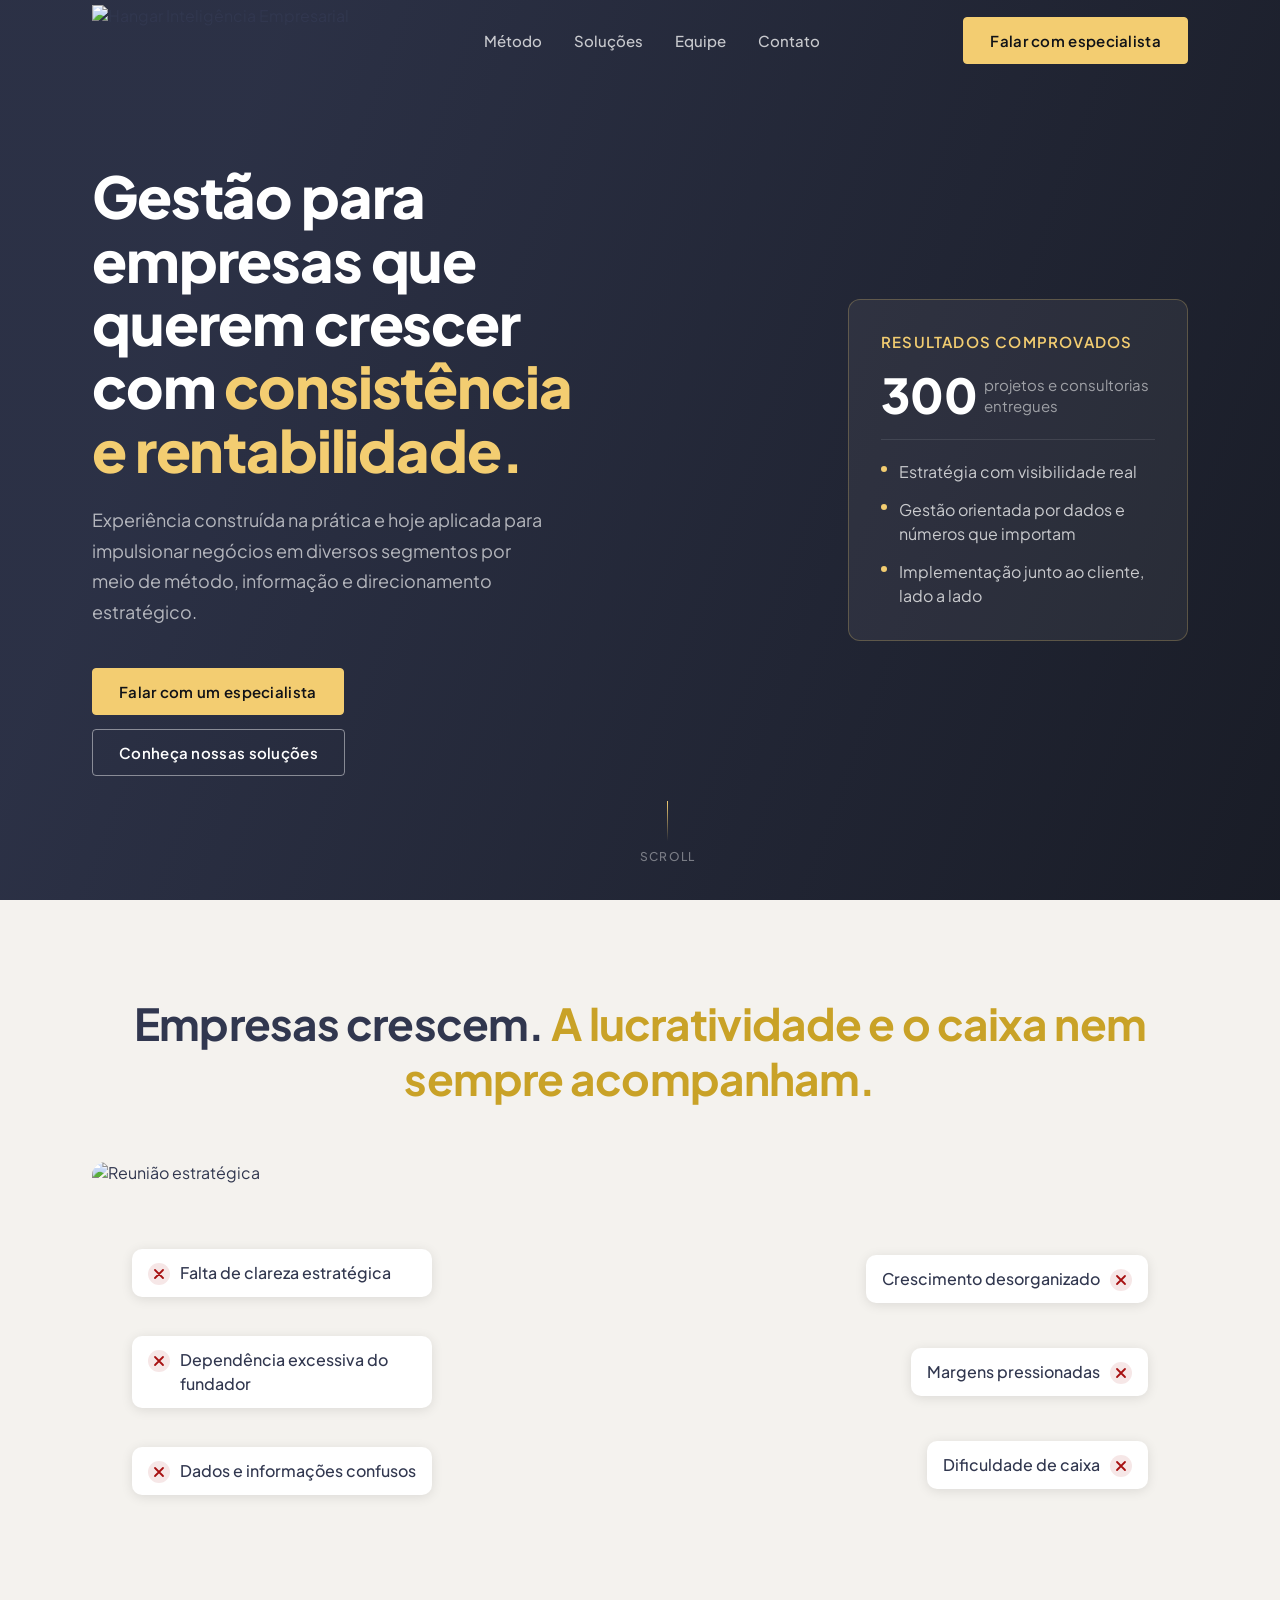
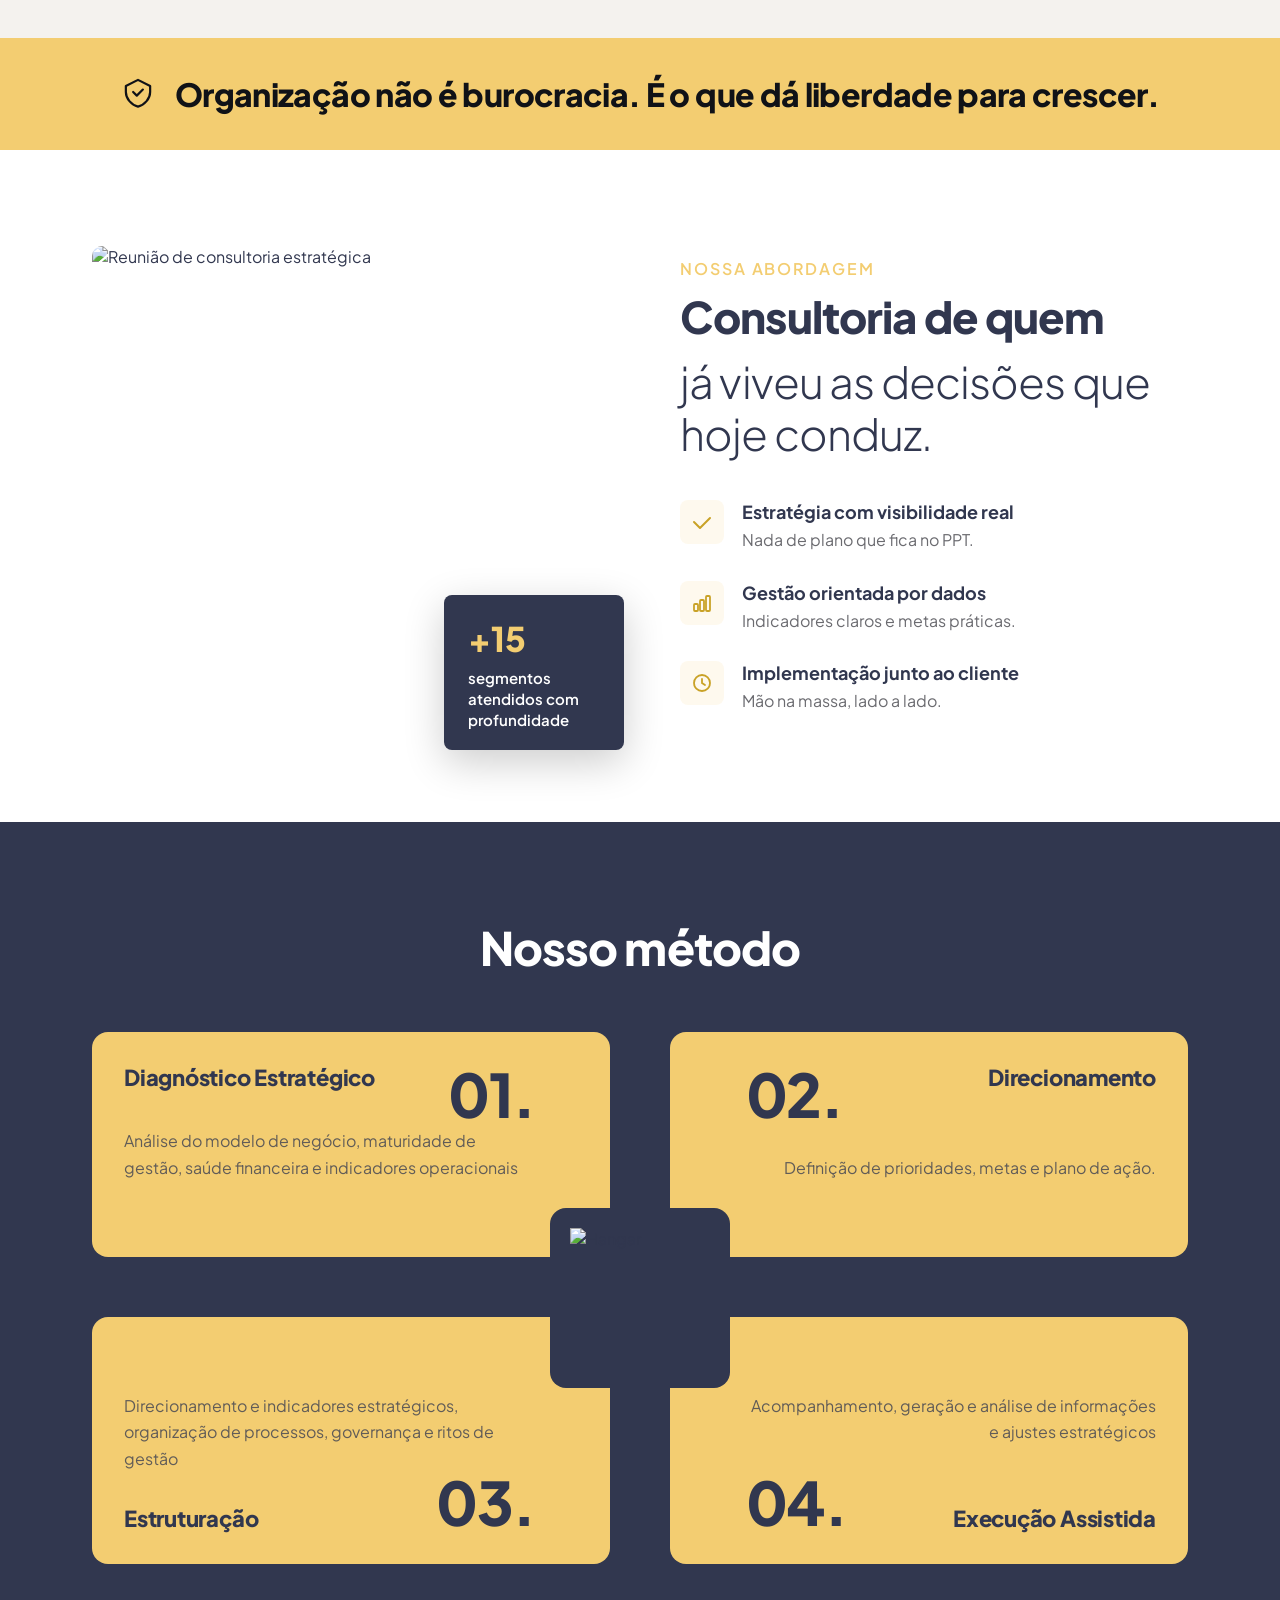
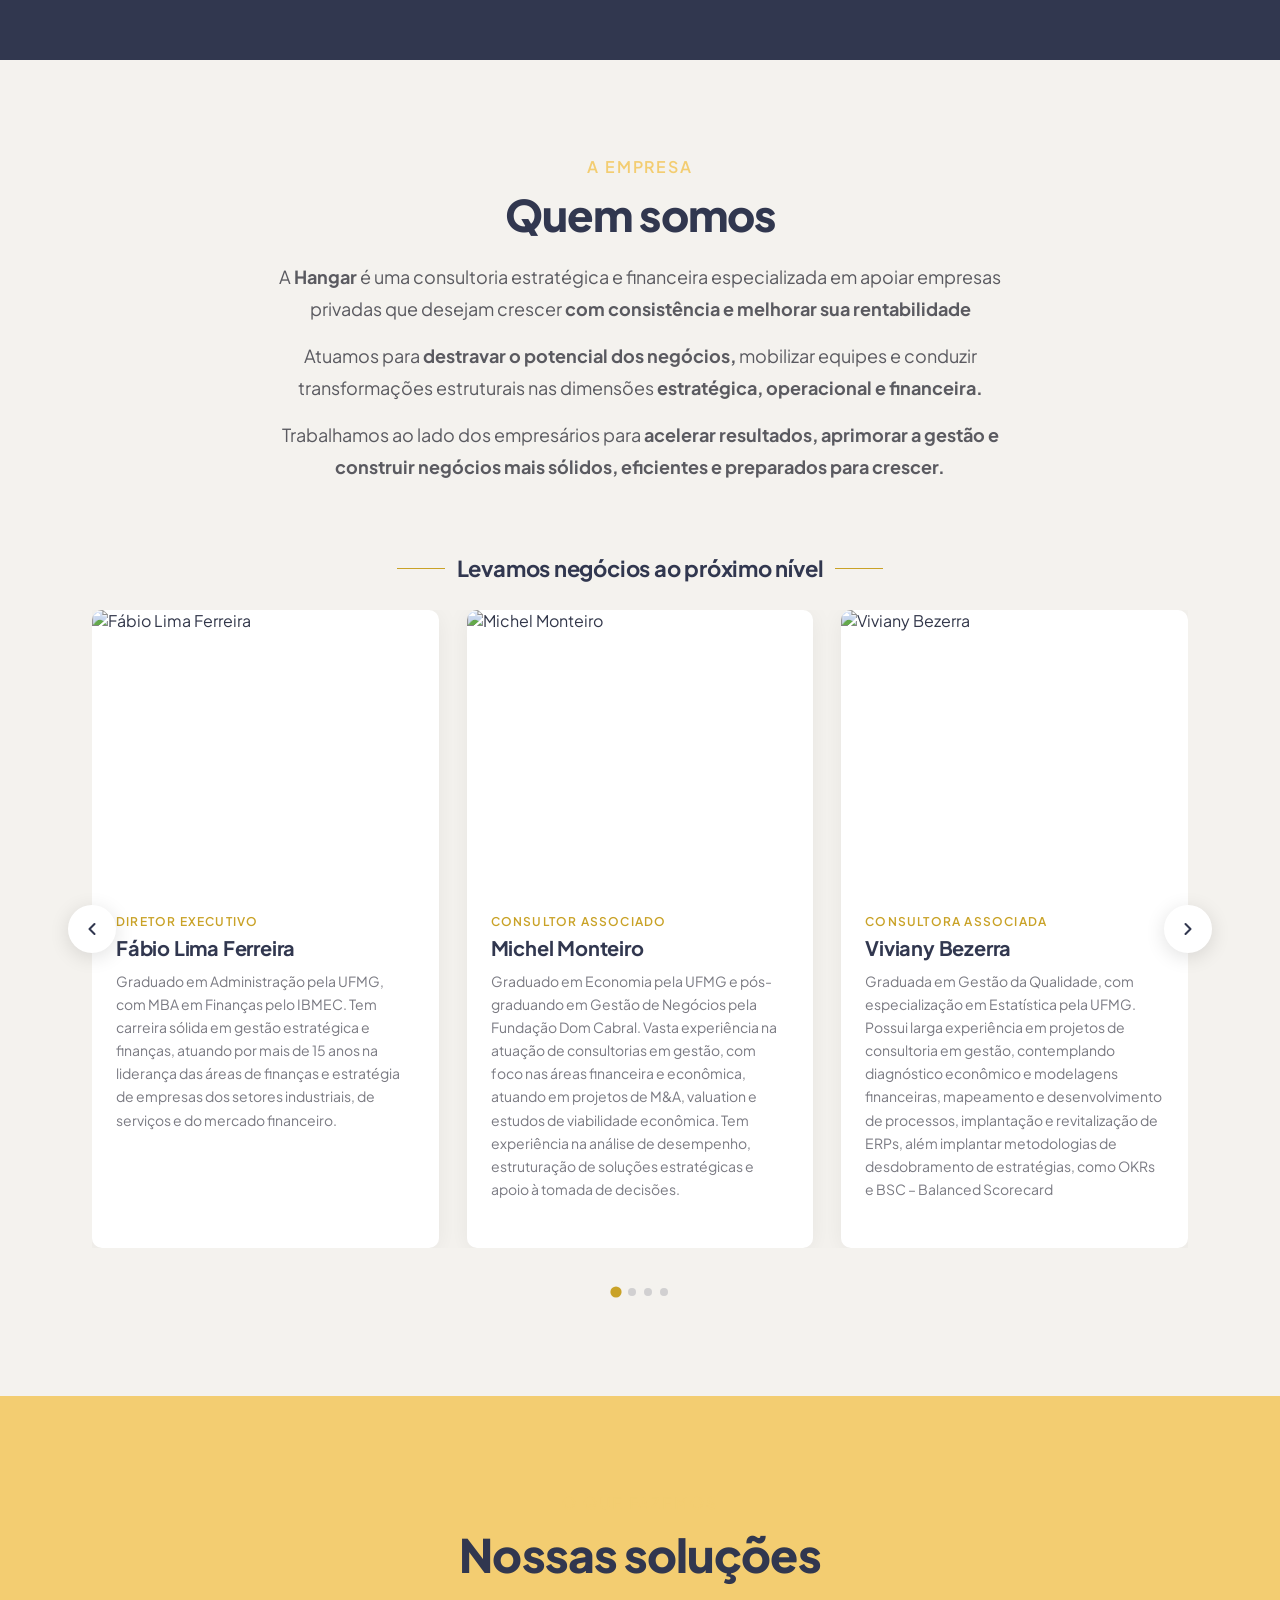
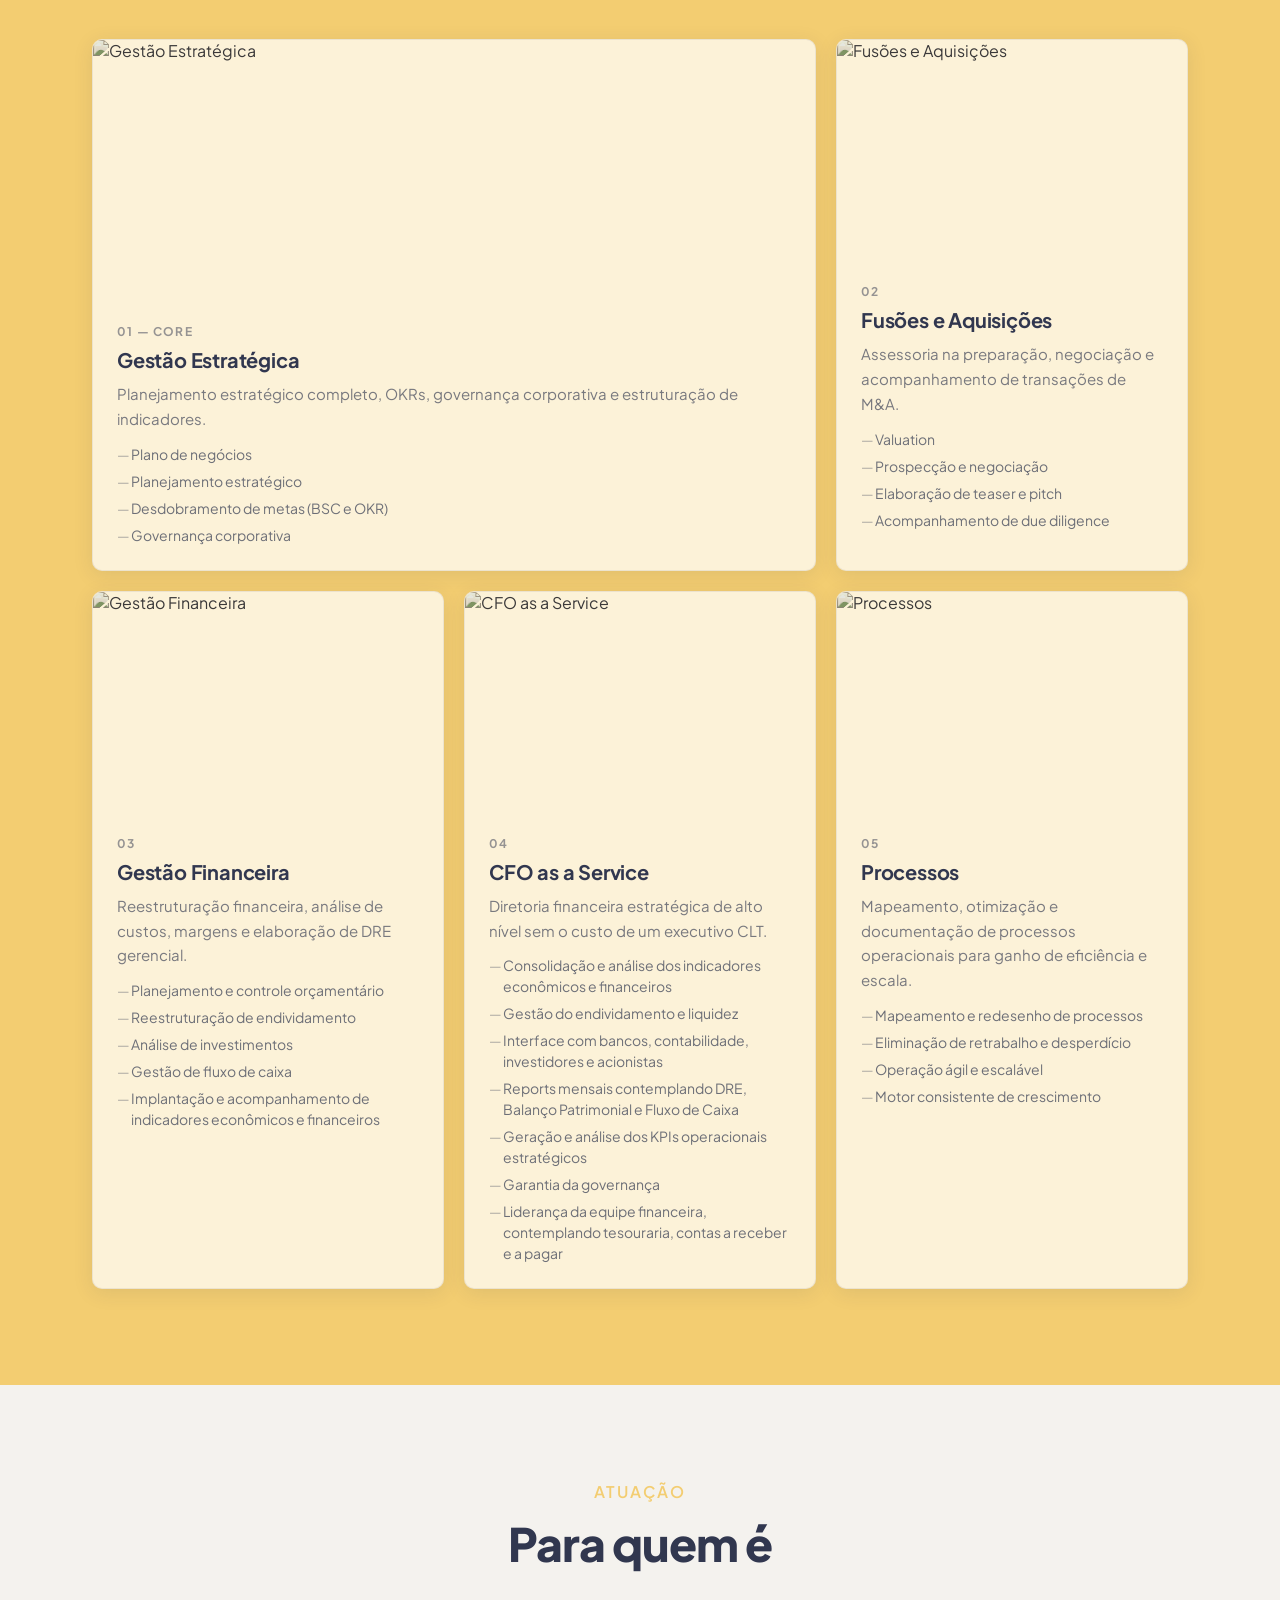
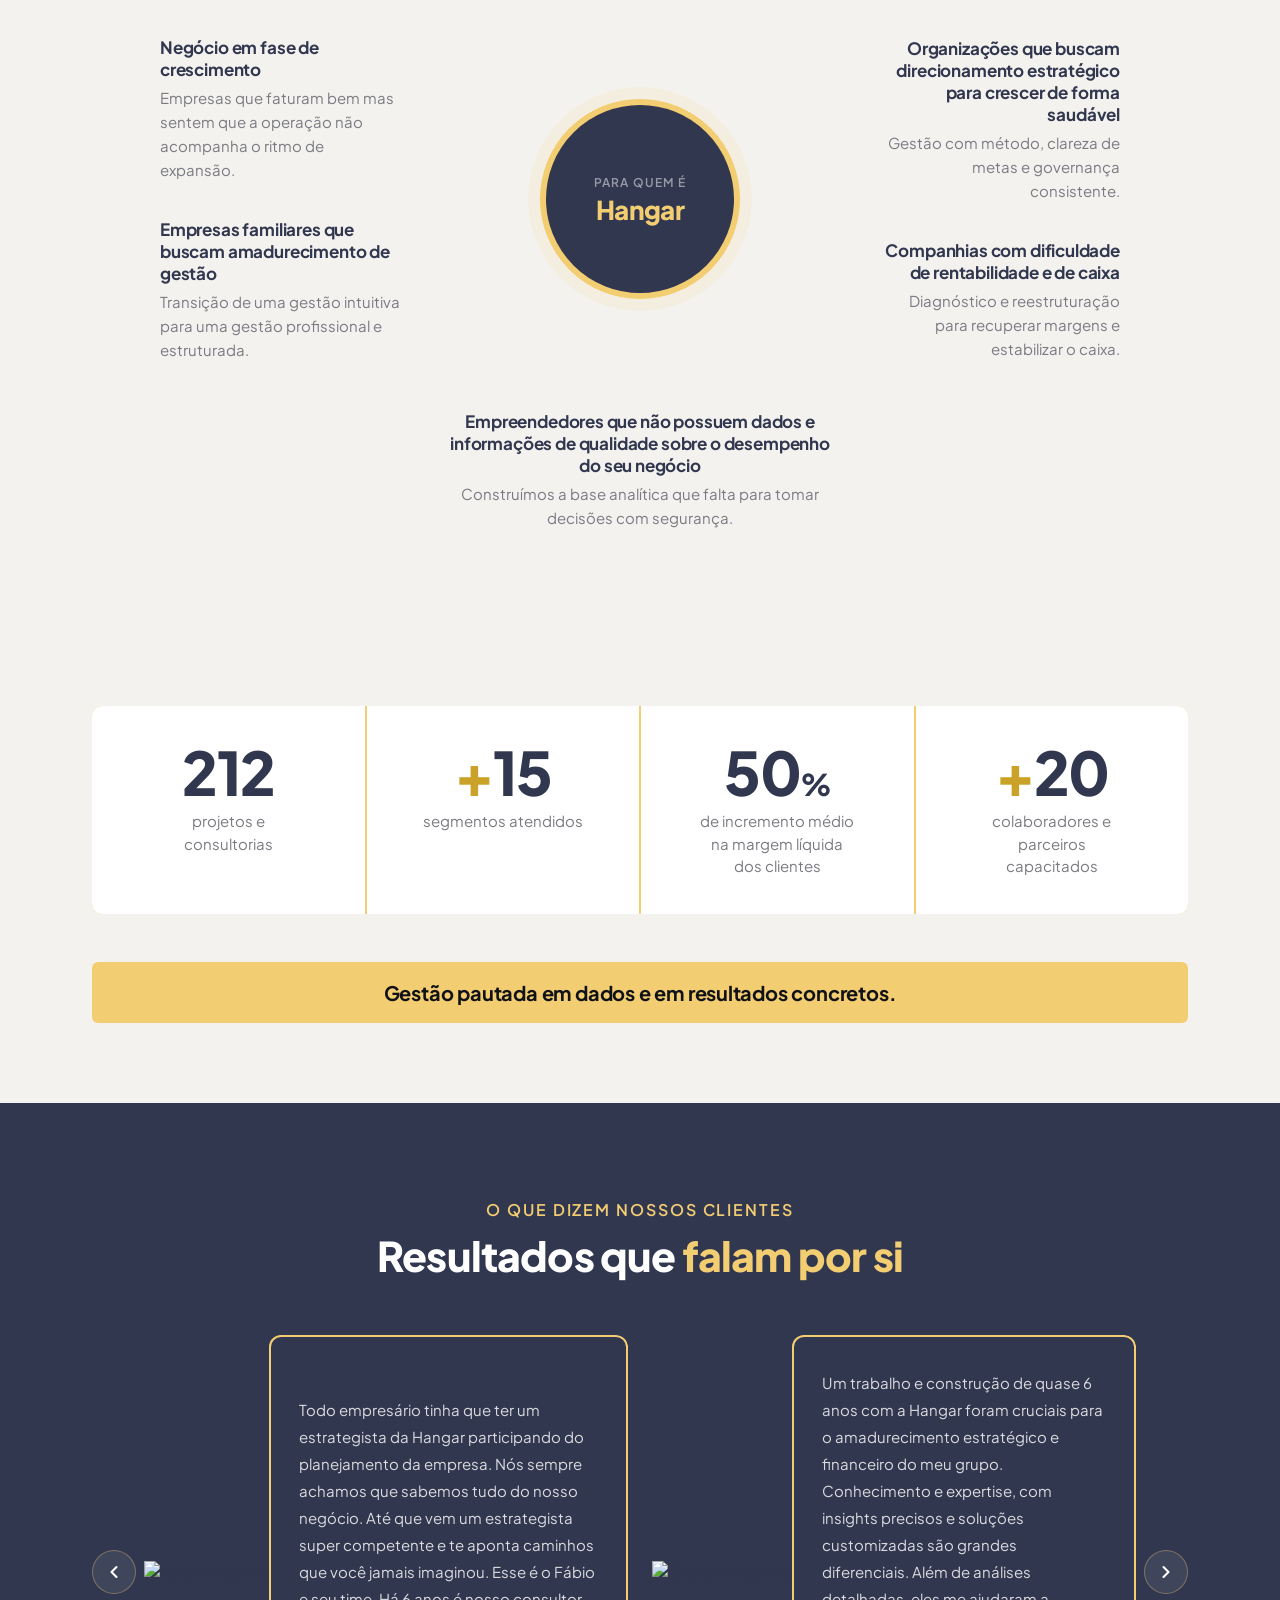
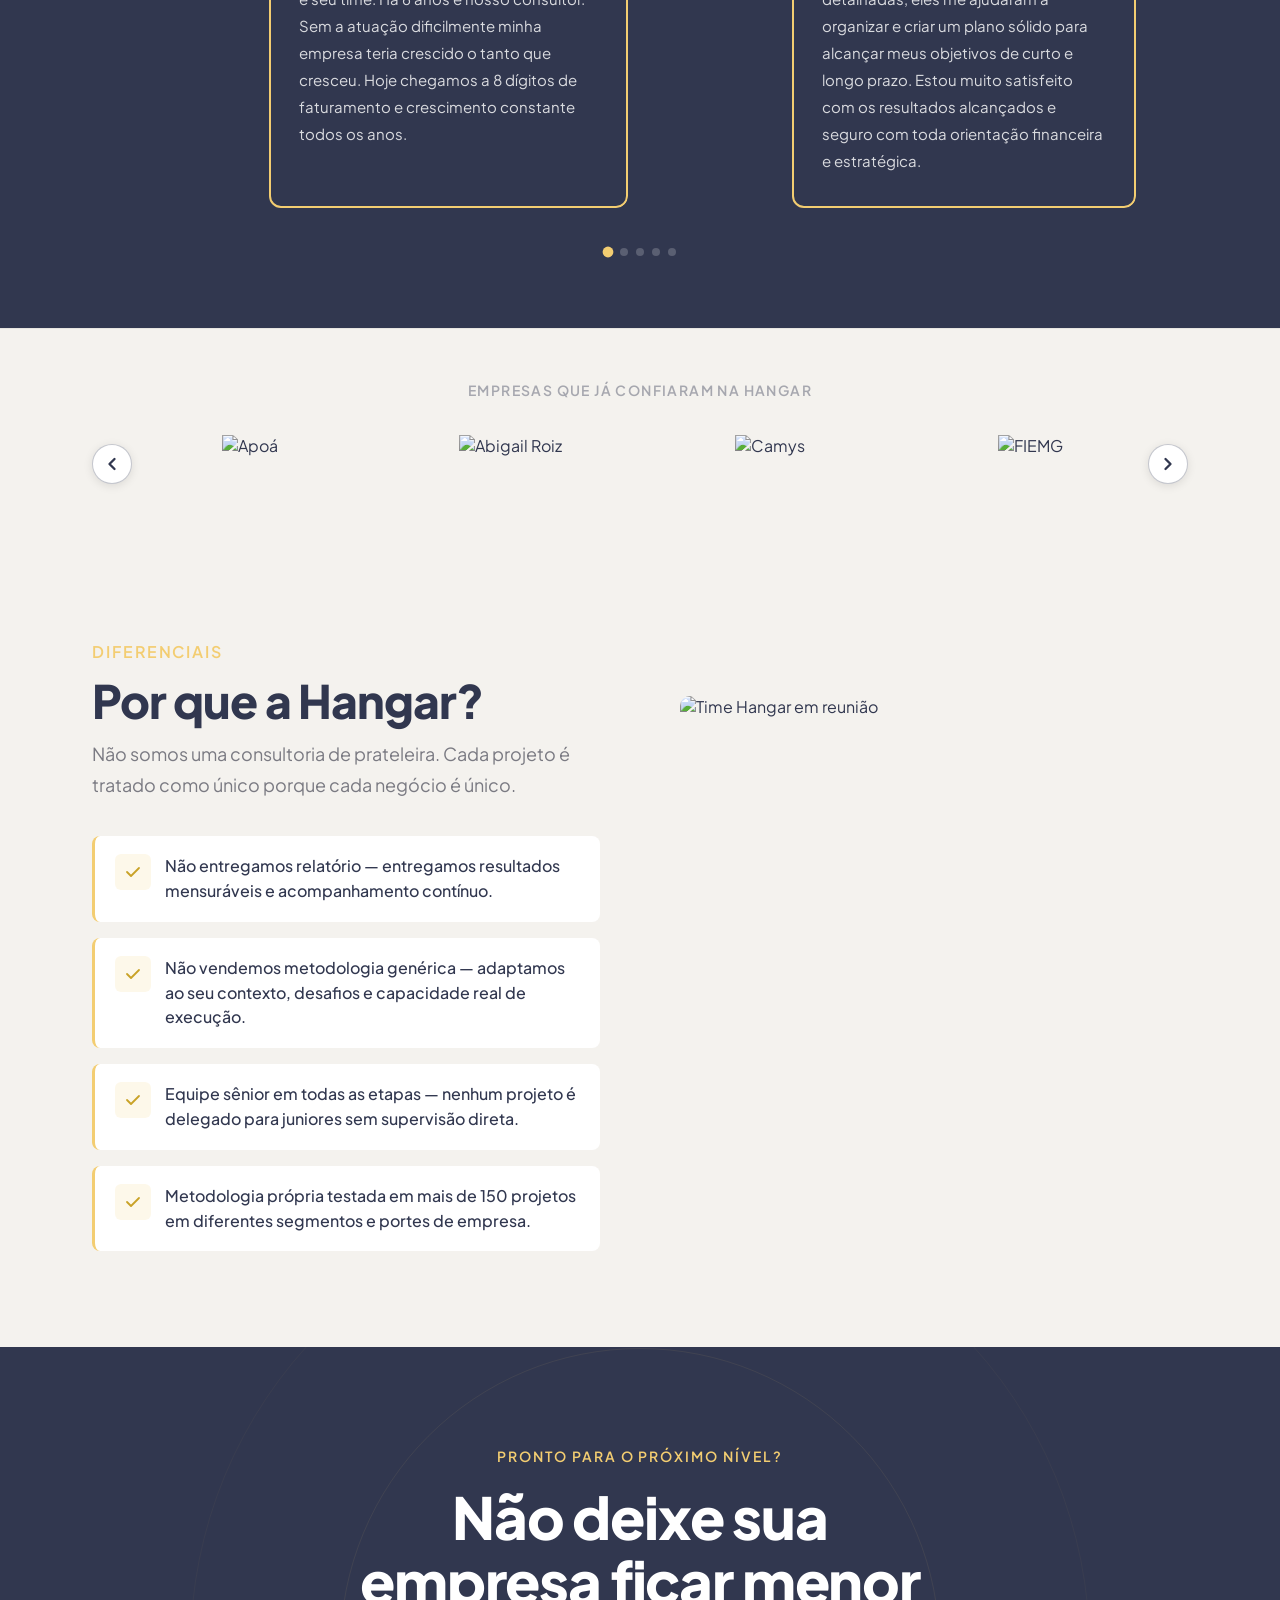
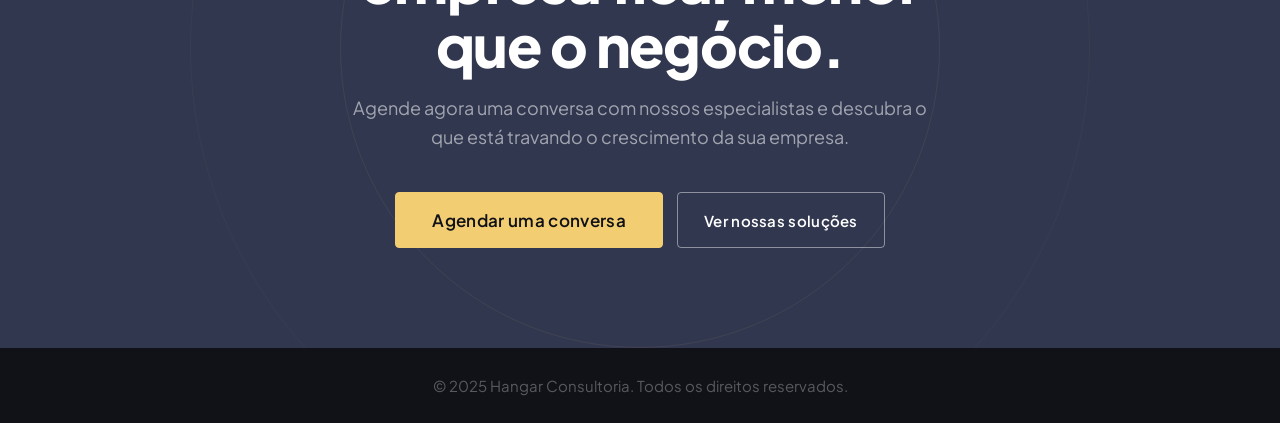
==== index.html @ 540a7f46 "navbar logo update + style tweaks - Swap logo to HANGAR_inteligenciaV3 (index + php) - Logo height 1" ====
<!DOCTYPE html>
<html lang="pt-BR">
<head>
<meta charset="UTF-8">
<meta name="viewport" content="width=device-width, initial-scale=1.0">
<title>Hangar — Gestão Estratégica</title>
<link rel="preconnect" href="https://fonts.googleapis.com">
<link rel="preconnect" href="https://fonts.gstatic.com" crossorigin>
<link href="https://fonts.googleapis.com/css2?family=Plus+Jakarta+Sans:ital,wght@0,300;0,400;0,500;0,600;0,700;0,800;1,400&display=swap" rel="stylesheet">
<link rel="stylesheet" href="assets/css/style.css">
<link rel="stylesheet" href="assets/css/responsive-a.css">
</head>
<body>

<!-- ─── NAVBAR ──────────────────────────────────────────── -->
<nav class="navbar" id="navbar">
  <div class="navbar__inner">
    <a href="#" class="navbar__logo">
      <img src="https://hangarinteligencia.com.br/wp-content/uploads/2026/05/HANGAR_inteligenciaV3-e1778284721662.png"
           alt="Hangar Inteligência Empresarial"
           class="navbar__logo-img">
    </a>
    <nav class="navbar__nav">
      <a href="#metodo">Método</a>
      <a href="#solucoes">Soluções</a>
      <a href="#equipe">Equipe</a>
      <a href="#contato">Contato</a>
    </nav>
    <a href="#contato" class="btn btn-gold navbar__cta">Falar com especialista</a>
    <button class="navbar__hamburger" id="navHamburger" aria-label="Abrir menu">
      <span></span><span></span><span></span>
    </button>
  </div>
</nav>

<!-- ─── HERO ────────────────────────────────────────────── -->
<section class="hero" id="inicio">
  <div class="hero__bg"></div>
  <div class="hero__overlay"></div>
  <div class="hero__content">
    <div class="hero__text">
      <h1 class="hero__h1">Gestão para empresas que querem crescer com <em>consistência e rentabilidade.</em></h1>
      <p class="hero__sub">Experiência construída na prática e hoje aplicada para impulsionar negócios em diversos segmentos por meio de método, informação e direcionamento estratégico.</p>
      <div class="hero__actions">
        <a href="#contato" class="btn btn-gold">Falar com um especialista</a>
        <a href="#solucoes" class="btn btn-outline">Conheça nossas soluções</a>
      </div>
    </div>
    <div class="hero__right">
      <div class="hero__card">
        <div class="hero__card-title">Resultados comprovados</div>
        <div class="hero__stat">
          <span class="hero__stat-num">300</span>
          <span class="hero__stat-label">projetos e consultorias entregues</span>
        </div>
        <div class="hero__divider"></div>
        <div class="hero__items">
          <div class="hero__item"><div class="hero__item-dot"></div>Estratégia com visibilidade real</div>
          <div class="hero__item"><div class="hero__item-dot"></div>Gestão orientada por dados e números que importam</div>
          <div class="hero__item"><div class="hero__item-dot"></div>Implementação junto ao cliente, lado a lado</div>
        </div>
      </div>
    </div>
  </div>
  <div class="hero__scroll" onclick="document.getElementById('problemas').scrollIntoView({behavior:'smooth'})">
    <div class="hero__scroll-line"></div>
    <span>Scroll</span>
  </div>
</section>

<!-- ─── PROBLEMAS ───────────────────────────────────────── -->
<section class="problemas" id="problemas">
  <div class="container">
    <div class="problemas__header reveal">
      <h2 class="problemas__title">Empresas crescem. <em>A lucratividade e o caixa nem sempre acompanham.</em></h2>
    </div>
    <div class="problemas__grid">
      <img class="problemas__bg-img" src="https://hangarinteligencia.com.br/wp-content/uploads/2026/05/Rectangle-23.png" alt="Reunião estratégica">
      <div class="problemas__col reveal reveal-left">
        <div class="problema-item">
          <div class="problema-icon"><svg viewBox="0 0 12 12" fill="none"><path d="M2 2L10 10M10 2L2 10" stroke="#A71011" stroke-width="1.8" stroke-linecap="round"/></svg></div>
          <span class="problema-text">Falta de clareza estratégica</span>
        </div>
        <div class="problema-item">
          <div class="problema-icon"><svg viewBox="0 0 12 12" fill="none"><path d="M2 2L10 10M10 2L2 10" stroke="#A71011" stroke-width="1.8" stroke-linecap="round"/></svg></div>
          <span class="problema-text">Dependência excessiva do fundador</span>
        </div>
        <div class="problema-item">
          <div class="problema-icon"><svg viewBox="0 0 12 12" fill="none"><path d="M2 2L10 10M10 2L2 10" stroke="#A71011" stroke-width="1.8" stroke-linecap="round"/></svg></div>
          <span class="problema-text">Dados e informações confusos</span>
        </div>
      </div>
      <div class="problemas__col problemas__col--right reveal reveal-right">
        <div class="problema-item problema-item--right">
          <div class="problema-icon"><svg viewBox="0 0 12 12" fill="none"><path d="M2 2L10 10M10 2L2 10" stroke="#A71011" stroke-width="1.8" stroke-linecap="round"/></svg></div>
          <span class="problema-text">Crescimento desorganizado</span>
        </div>
        <div class="problema-item problema-item--right">
          <div class="problema-icon"><svg viewBox="0 0 12 12" fill="none"><path d="M2 2L10 10M10 2L2 10" stroke="#A71011" stroke-width="1.8" stroke-linecap="round"/></svg></div>
          <span class="problema-text">Margens pressionadas</span>
        </div>
        <div class="problema-item problema-item--right">
          <div class="problema-icon"><svg viewBox="0 0 12 12" fill="none"><path d="M2 2L10 10M10 2L2 10" stroke="#A71011" stroke-width="1.8" stroke-linecap="round"/></svg></div>
          <span class="problema-text">Dificuldade de caixa</span>
        </div>
      </div>
    </div>
  </div>
  <div class="problemas__banner reveal">
    <div class="problemas__banner-icon">
      <svg viewBox="0 0 28 28" fill="none"><path d="M14 4L4 9V14C4 19.5 8.5 24.6 14 26C19.5 24.6 24 19.5 24 14V9L14 4Z" stroke="#101217" stroke-width="1.8" stroke-linejoin="round"/><path d="M10 14L13 17L18 12" stroke="#101217" stroke-width="1.8" stroke-linecap="round" stroke-linejoin="round"/></svg>
    </div>
    <span class="problemas__banner-text">Organização não é burocracia. É o que dá liberdade para crescer.</span>
  </div>
</section>

<!-- ─── CONSULTORIA ──────────────────────────────────────── -->
<section class="consultoria" id="consultoria">
  <div class="container">
    <div class="consultoria__inner">
      <div class="consultoria__img-wrap reveal reveal-left">
        <img class="consultoria__img" src="https://hangarinteligencia.com.br/wp-content/uploads/2026/05/imagem.png" alt="Reunião de consultoria estratégica">
        <div class="consultoria__img-badge">
          <strong>+15</strong>
          segmentos atendidos com profundidade
        </div>
      </div>
      <div class="consultoria__text reveal reveal-right">
        <span class="section-label">Nossa abordagem</span>
        <h2 class="consultoria__title">Consultoria de quem</h2>
        <p class="consultoria__subtitle">já viveu as decisões que hoje conduz.</p>
        <div class="diferenciais">
          <div class="diferencial delay-1 reveal">
            <div class="diferencial__icon">
              <svg viewBox="0 0 22 22" fill="none"><path d="M3 11L9 17L19 7" stroke="currentColor" stroke-width="2" stroke-linecap="round" stroke-linejoin="round"/></svg>
            </div>
            <div>
              <p class="diferencial__title">Estratégia com visibilidade real</p>
              <p class="diferencial__desc">Nada de plano que fica no PPT.</p>
            </div>
          </div>
          <div class="diferencial delay-2 reveal">
            <div class="diferencial__icon">
              <svg viewBox="0 0 22 22" fill="none"><rect x="3" y="12" width="4" height="7" stroke="currentColor" stroke-width="1.8" rx="1"/><rect x="9" y="8" width="4" height="11" stroke="currentColor" stroke-width="1.8" rx="1"/><rect x="15" y="4" width="4" height="15" stroke="currentColor" stroke-width="1.8" rx="1"/></svg>
            </div>
            <div>
              <p class="diferencial__title">Gestão orientada por dados</p>
              <p class="diferencial__desc">Indicadores claros e metas práticas.</p>
            </div>
          </div>
          <div class="diferencial delay-3 reveal">
            <div class="diferencial__icon">
              <svg viewBox="0 0 22 22" fill="none"><circle cx="11" cy="11" r="8" stroke="currentColor" stroke-width="1.8"/><path d="M11 7V11L14 13" stroke="currentColor" stroke-width="1.8" stroke-linecap="round"/></svg>
            </div>
            <div>
              <p class="diferencial__title">Implementação junto ao cliente</p>
              <p class="diferencial__desc">Mão na massa, lado a lado.</p>
            </div>
          </div>
        </div>
      </div>
    </div>
  </div>
</section>

<!-- ─── MÉTODO ───────────────────────────────────────────── -->
<section class="metodo" id="metodo">
  <div class="container">
    <div class="metodo__header reveal">
      <h2 class="metodo__title">Nosso método</h2>
    </div>
    <div class="metodo__grid">

      <!-- 01 — topo esquerdo: título esq · num dir · desc abaixo -->
      <div class="metodo-step reveal delay-1">
        <div class="metodo-step__row">
          <div class="metodo-step__title">Diagnóstico Estratégico</div>
          <div class="metodo-step__num">01.</div>
        </div>
        <div class="metodo-step__desc">Análise do modelo de negócio, maturidade de gestão, saúde financeira e indicadores operacionais</div>
      </div>

      <!-- 02 — topo direito: num esq · título dir · desc abaixo à direita -->
      <div class="metodo-step reveal delay-2">
        <div class="metodo-step__row">
          <div class="metodo-step__num">02.</div>
          <div class="metodo-step__title metodo-step__title--right">Direcionamento</div>
        </div>
        <div class="metodo-step__desc metodo-step__desc--right">Definição de prioridades, metas e plano de ação.</div>
      </div>

      <!-- 03 — baixo esquerdo: desc acima · título esq · num dir -->
      <div class="metodo-step reveal delay-3">
        <div class="metodo-step__desc">Direcionamento e indicadores estratégicos, organização de processos, governança e ritos de gestão</div>
        <div class="metodo-step__row" style="align-items: flex-end;">
          <div class="metodo-step__title">Estruturação</div>
          <div class="metodo-step__num">03.</div>
        </div>
      </div>

      <!-- 04 — baixo direito: desc acima à direita · num esq · título dir -->
      <div class="metodo-step reveal delay-4">
        <div class="metodo-step__desc metodo-step__desc--right">Acompanhamento, geração e análise de informações e ajustes estratégicos</div>
        <div class="metodo-step__row" style="align-items: flex-end;">
          <div class="metodo-step__num">04.</div>
          <div class="metodo-step__title metodo-step__title--right">Execução Assistida</div>
        </div>
      </div>

      <!-- ícone central Hangar -->
      <div class="metodo__logo-center">
        <img src="https://hangarinteligencia.com.br/wp-content/uploads/2026/05/Hangar-IE.png"
             alt="Hangar" class="metodo__logo-img">
      </div>

    </div>
  </div>
</section>

<!-- ─── QUEM SOMOS ───────────────────────────────────────── -->
<section class="quem-somos" id="equipe">
  <div class="container">
    <div class="quem-somos__intro reveal">
      <span class="section-label" style="text-align:center;display:block;">A empresa</span>
      <h2 class="quem-somos__title">Quem somos</h2>
      <p class="quem-somos__desc">A <strong>Hangar</strong> é uma consultoria estratégica e financeira especializada em apoiar empresas privadas que desejam crescer <strong>com consistência e melhorar sua rentabilidade</strong></p>
      <p class="quem-somos__desc">Atuamos para <strong>destravar o potencial dos negócios,</strong> mobilizar equipes e conduzir transformações estruturais nas dimensões <strong>estratégica, operacional e financeira.</strong></p>
      <p class="quem-somos__desc">Trabalhamos ao lado dos empresários para <strong>acelerar resultados, aprimorar a gestão e construir negócios mais sólidos, eficientes e preparados para crescer.</strong></p>
    </div>
    <div class="quem-somos__tagline reveal">Levamos negócios ao próximo nível</div>
    <div class="team-carousel" id="teamCarousel">
      <div class="team-carousel__track-wrapper">
        <div class="team-carousel__track">
          <div class="team-card">
            <img class="team-card__img" src="https://hangarinteligencia.com.br/wp-content/uploads/2026/05/time-hangar-3.jpg" alt="Fábio Lima Ferreira">
            <div class="team-card__body">
              <div class="team-card__role">DIRETOR EXECUTIVO</div>
              <div class="team-card__name">Fábio Lima Ferreira</div>
              <p class="team-card__bio">Graduado em Administração pela UFMG, com MBA em Finanças pelo IBMEC. Tem carreira sólida em gestão estratégica e finanças, atuando por mais de 15 anos na liderança das áreas de finanças e estratégia de empresas dos setores industriais, de serviços e do mercado financeiro.</p>
            </div>
          </div>
          <div class="team-card">
            <img class="team-card__img" src="https://hangarinteligencia.com.br/wp-content/uploads/2026/05/time-hangar-2-scaled.jpg" alt="Michel Monteiro">
            <div class="team-card__body">
              <div class="team-card__role">CONSULTOR ASSOCIADO</div>
              <div class="team-card__name">Michel Monteiro</div>
              <p class="team-card__bio">Graduado em Economia pela UFMG e pós-graduando em Gestão de Negócios pela Fundação Dom Cabral. Vasta experiência na atuação de consultorias em gestão, com foco nas áreas financeira e econômica, atuando em projetos de M&A, valuation e estudos de viabilidade econômica. Tem experiência na análise de desempenho, estruturação de soluções estratégicas e apoio à tomada de decisões.</p>
            </div>
          </div>
          <div class="team-card">
            <img class="team-card__img" src="https://hangarinteligencia.com.br/wp-content/uploads/2026/05/time-hangar-1.jpg" alt="Viviany Bezerra">
            <div class="team-card__body">
              <div class="team-card__role">CONSULTORA ASSOCIADA</div>
              <div class="team-card__name">Viviany Bezerra</div>
              <p class="team-card__bio">Graduada em Gestão da Qualidade, com especialização em Estatística pela UFMG. Possui larga experiência em projetos de consultoria em gestão, contemplando diagnóstico econômico e modelagens financeiras, mapeamento e desenvolvimento de processos, implantação e revitalização de ERPs, além implantar metodologias de desdobramento de estratégias, como OKRs e BSC – Balanced Scorecard</p>
            </div>
          </div>
          <div class="team-card">
            <img class="team-card__img" src="https://hangarinteligencia.com.br/wp-content/uploads/2026/05/time-hangar-4.jpg" alt="Julia Porto">
            <div class="team-card__body">
              <div class="team-card__role">HEAD COMERCIAL</div>
              <div class="team-card__name">Julia Porto</div>
              <p class="team-card__bio">Head Comercial no Grupo Hangar, Julia Porto é graduada em Administração pela UFMG e Relações Internacionais pela PUC-MG. Com perfil analítico e multidisciplinar, tem sólida experiência em análise de mercado, negociação e projeções econômicas. Especialista no desenho de jornadas de venda e processos Lead-to-Cash, foca na otimização do funil para garantir previsibilidade e alta performance comercial. Fluente em inglês e espanhol.</p>
            </div>
          </div>
        </div>
      </div>
      <button class="team-carousel__btn team-carousel__btn--prev" aria-label="Anterior">
        <svg width="20" height="20" viewBox="0 0 24 24" fill="none" stroke="currentColor" stroke-width="2.5" stroke-linecap="round" stroke-linejoin="round"><polyline points="15 18 9 12 15 6"/></svg>
      </button>
      <button class="team-carousel__btn team-carousel__btn--next" aria-label="Próximo">
        <svg width="20" height="20" viewBox="0 0 24 24" fill="none" stroke="currentColor" stroke-width="2.5" stroke-linecap="round" stroke-linejoin="round"><polyline points="9 18 15 12 9 6"/></svg>
      </button>
      <div class="team-carousel__dots" id="teamDots"></div>
    </div>
  </div>
</section>

<!-- ─── SOLUÇÕES ─────────────────────────────────────────── -->
<section class="solucoes" id="solucoes">
  <div class="container">
    <div class="solucoes__header reveal">
      <span class="section-label" style="text-align:center;display:block;">O que fazemos</span>
      <h2 class="solucoes__title">Nossas soluções</h2>
    </div>
    <div class="solucoes__grid">
      <div class="solucao-card solucao-card--large reveal delay-1">
        <img class="solucao-card__img" src="https://hangarinteligencia.com.br/wp-content/uploads/2026/05/hangar-solucoes-5.png" alt="Gestão Estratégica">
        <div class="solucao-card__body">
          <div class="solucao-card__tag">01 — Core</div>
          <div class="solucao-card__title">Gestão Estratégica</div>
          <div class="solucao-card__desc">Planejamento estratégico completo, OKRs, governança corporativa e estruturação de indicadores.</div>
          <ul class="solucao-card__list">
            <li>Plano de negócios</li>
            <li>Planejamento estratégico</li>
            <li>Desdobramento de metas (BSC e OKR)</li>
            <li>Governança corporativa</li>
          </ul>
        </div>
      </div>
      <div class="solucao-card reveal delay-2">
        <img class="solucao-card__img" src="https://hangarinteligencia.com.br/wp-content/uploads/2026/05/hangar-solucoes-2.png" alt="Fusões e Aquisições">
        <div class="solucao-card__body">
          <div class="solucao-card__tag">02</div>
          <div class="solucao-card__title">Fusões e Aquisições</div>
          <div class="solucao-card__desc">Assessoria na preparação, negociação e acompanhamento de transações de M&A.</div>
          <ul class="solucao-card__list">
            <li>Valuation</li>
            <li>Prospecção e negociação</li>
            <li>Elaboração de teaser e pitch</li>
            <li>Acompanhamento de due diligence</li>
          </ul>
        </div>
      </div>
      <div class="solucao-card reveal delay-3">
        <img class="solucao-card__img" src="https://hangarinteligencia.com.br/wp-content/uploads/2026/05/hangar-solucoes-1.png" alt="Gestão Financeira">
        <div class="solucao-card__body">
          <div class="solucao-card__tag">03</div>
          <div class="solucao-card__title">Gestão Financeira</div>
          <div class="solucao-card__desc">Reestruturação financeira, análise de custos, margens e elaboração de DRE gerencial.</div>
          <ul class="solucao-card__list">
            <li>Planejamento e controle orçamentário</li>
            <li>Reestruturação de endividamento</li>
            <li>Análise de investimentos</li>
            <li>Gestão de fluxo de caixa</li>
            <li>Implantação e acompanhamento de indicadores econômicos e financeiros</li>
          </ul>
        </div>
      </div>
      <div class="solucao-card reveal delay-2">
        <img class="solucao-card__img" src="https://hangarinteligencia.com.br/wp-content/uploads/2026/05/hangar-solucoes-3.png" alt="CFO as a Service">
        <div class="solucao-card__body">
          <div class="solucao-card__tag">04</div>
          <div class="solucao-card__title">CFO as a Service</div>
          <div class="solucao-card__desc">Diretoria financeira estratégica de alto nível sem o custo de um executivo CLT.</div>
          <ul class="solucao-card__list">
            <li>Consolidação e análise dos indicadores econômicos e financeiros</li>
            <li>Gestão do endividamento e liquidez</li>
            <li>Interface com bancos, contabilidade, investidores e acionistas</li>
            <li>Reports mensais contemplando DRE, Balanço Patrimonial e Fluxo de Caixa</li>
            <li>Geração e análise dos KPIs operacionais estratégicos</li>
            <li>Garantia da governança</li>
            <li>Liderança da equipe financeira, contemplando tesouraria, contas a receber e a pagar</li>
          </ul>
        </div>
      </div>
      <div class="solucao-card reveal delay-3">
        <img class="solucao-card__img" src="https://hangarinteligencia.com.br/wp-content/uploads/2026/05/hangar-solucoes-4.png" alt="Processos">
        <div class="solucao-card__body">
          <div class="solucao-card__tag">05</div>
          <div class="solucao-card__title">Processos</div>
          <div class="solucao-card__desc">Mapeamento, otimização e documentação de processos operacionais para ganho de eficiência e escala.</div>
          <ul class="solucao-card__list">
            <li>Mapeamento e redesenho de processos</li>
            <li>Eliminação de retrabalho e desperdício</li>
            <li>Operação ágil e escalável</li>
            <li>Motor consistente de crescimento</li>
          </ul>
        </div>
      </div>
    </div>
  </div>
</section>

<!-- ─── PARA QUEM ────────────────────────────────────────── -->
<section class="para-quem">
  <div class="container">
    <div class="para-quem__header reveal">
      <span class="section-label" style="text-align:center;display:block;">Atuação</span>
      <h2 class="para-quem__title">Para quem é</h2>
    </div>
    <div class="para-quem__layout">
      <div class="para-quem__col reveal reveal-left">
        <div class="publico-item">
          <div class="publico-item__title">Negócio em fase de crescimento</div>
          <p class="publico-item__desc">Empresas que faturam bem mas sentem que a operação não acompanha o ritmo de expansão.</p>
        </div>
        <div class="publico-item">
          <div class="publico-item__title">Empresas familiares que buscam amadurecimento de gestão</div>
          <p class="publico-item__desc">Transição de uma gestão intuitiva para uma gestão profissional e estruturada.</p>
        </div>
      </div>
      <div class="para-quem__center reveal">
        <div class="para-quem__circle">
          <span class="para-quem__circle-label">Para quem é</span>
          <span class="para-quem__circle-title">Hangar</span>
        </div>
      </div>
      <div class="para-quem__col para-quem__col--right reveal reveal-right">
        <div class="publico-item" style="text-align:right;">
          <div class="publico-item__title">Organizações que buscam direcionamento estratégico para crescer de forma saudável</div>
          <p class="publico-item__desc">Gestão com método, clareza de metas e governança consistente.</p>
        </div>
        <div class="publico-item" style="text-align:right;">
          <div class="publico-item__title">Companhias com dificuldade de rentabilidade e de caixa</div>
          <p class="publico-item__desc">Diagnóstico e reestruturação para recuperar margens e estabilizar o caixa.</p>
        </div>
      </div>
    </div>
    <div class="para-quem__bottom reveal">
      <div class="publico-item">
        <div class="publico-item__title">Empreendedores que não possuem dados e informações de qualidade sobre o desempenho do seu negócio</div>
        <p class="publico-item__desc">Construímos a base analítica que falta para tomar decisões com segurança.</p>
      </div>
    </div>
  </div>
</section>

<!-- ─── NÚMEROS ──────────────────────────────────────────── -->
<section class="numeros">
  <div class="container">
    <div class="numeros__grid reveal">
      <div class="numero-item">
        <div class="numero-item__num">300</div>
        <div class="numero-item__label">projetos e consultorias</div>
      </div>
      <div class="numero-item">
        <div class="numero-item__num"><span class="numero-item__plus">+</span>15</div>
        <div class="numero-item__label">segmentos atendidos</div>
      </div>
      <div class="numero-item">
        <div class="numero-item__num">50<span style="font-size:30px">%</span></div>
        <div class="numero-item__label">de incremento médio na margem líquida dos clientes</div>
      </div>
      <div class="numero-item">
        <div class="numero-item__num"><span class="numero-item__plus">+</span>20</div>
        <div class="numero-item__label">colaboradores e parceiros capacitados</div>
      </div>
    </div>
    <div class="numeros__banner reveal">Gestão pautada em dados e em resultados concretos.</div>
  </div>
</section>

<!-- ─── DEPOIMENTOS ──────────────────────────────────────── -->
<section class="depoimentos" id="depoimentos">
  <div class="container">
    <div class="depoimentos__header reveal">
      <span class="section-label">O que dizem nossos clientes</span>
      <h2 class="depoimentos__title">Resultados que <span class="gold">falam por si</span></h2>
    </div>
  </div>
  <div class="depo-carousel" id="depoCarousel">
    <div class="container">
      <div class="depo-carousel__inner">
        <div class="depo-carousel__track-wrapper">
          <div class="depo-carousel__track">

            <!-- Depoimento 1 -->
            <div class="depo-card">
              <div class="depo-card__left">
                <img class="depo-card__photo" src="https://hangarinteligencia.com.br/wp-content/uploads/2026/05/Rafael-Mayrink.png" alt="Rafael Mayrink">
              </div>
              <div class="depo-card__right">
                <p class="depo-card__text">Todo empresário tinha que ter um estrategista da Hangar participando do planejamento da empresa. Nós sempre achamos que sabemos tudo do nosso negócio. Até que vem um estrategista super competente e te aponta caminhos que você jamais imaginou. Esse é o Fábio e seu time. Há 6 anos é nosso consultor. Sem a atuação dificilmente minha empresa teria crescido o tanto que cresceu. Hoje chegamos a 8 dígitos de faturamento e crescimento constante todos os anos.</p>
              </div>
            </div>

            <!-- Depoimento 2 -->
            <div class="depo-card">
              <div class="depo-card__left">
                <img class="depo-card__photo" src="https://hangarinteligencia.com.br/wp-content/uploads/2026/05/gustavo-rabello.png" alt="Gustavo Rabello">
              </div>
              <div class="depo-card__right">
                <p class="depo-card__text">Um trabalho e construção de quase 6 anos com a Hangar foram cruciais para o amadurecimento estratégico e financeiro do meu grupo. Conhecimento e expertise, com insights precisos e soluções customizadas são grandes diferenciais. Além de análises detalhadas, eles me ajudaram a organizar e criar um plano sólido para alcançar meus objetivos de curto e longo prazo. Estou muito satisfeito com os resultados alcançados e seguro com toda orientação financeira e estratégica.</p>
              </div>
            </div>

            <!-- Depoimento 3 -->
            <div class="depo-card">
              <div class="depo-card__left">
                <img class="depo-card__photo" src="https://hangarinteligencia.com.br/wp-content/uploads/2026/05/Chris-Biagioni.png" alt="Chris Biagioni">
              </div>
              <div class="depo-card__right">
                <p class="depo-card__text">É com grande satisfação que compartilho minha experiência de parceria profissional com a Hangar. Essa relação se tornou um alicerce crucial para nossas decisões estratégicas e financeiras na empresa. Uma característica que merece destaque é o profundo engajamento da consultoria em relação a todas as nossas demandas, mesmo aquelas que estavam fora do escopo inicialmente estabelecido. Isso reflete o compromisso da Hangar em ir além, garantindo que todas as áreas sejam atendidas de forma integral.</p>
              </div>
            </div>

            <!-- Depoimento 4 -->
            <div class="depo-card">
              <div class="depo-card__left">
                <img class="depo-card__photo" src="https://hangarinteligencia.com.br/wp-content/uploads/2026/05/Andre-Albergaria.png" alt="André Albergaria">
              </div>
              <div class="depo-card__right">
                <p class="depo-card__text">O trabalho da Hangar fez toda a diferença para nós do Grupo Escalar. Nos ajudou a profissionalizar a parte financeira e criar seriedade na parte estratégica do negócio. Mentorados por eles, criamos um conselho consultivo que trouxe ótimas decisões para a empresa. Eles também nos apresentaram a metodologia OKRs, e outras métricas que realmente impulsionaram o nosso desempenho. Graças às orientações e mentorias semanais, seguimos um caminho claro e dobramos de tamanho em um curto intervalo de tempo.</p>
              </div>
            </div>

            <!-- Depoimento 5 -->
            <div class="depo-card">
              <div class="depo-card__left">
                <img class="depo-card__photo" src="https://hangarinteligencia.com.br/wp-content/uploads/2026/05/Getulio-Santos.png" alt="Getúlio Santos">
              </div>
              <div class="depo-card__right">
                <p class="depo-card__text">Desde nossa parceria com a Hangar, a ZapSign experimentou uma transformação na gestão financeira. Sua expertise em modelagem financeira e estratégia, aliada à implementação eficaz de OKRs, permitiu um acompanhamento correto do nosso desempenho, de acordo com as melhores práticas de mercado, e solidificou a nossa estrutura financeira. Com sua abordagem personalizada e orientações consistentes, a Hangar se tornou uma peça-chave em nossa trajetória de crescimento.</p>
              </div>
            </div>

          </div><!-- /.depo-carousel__track -->
        </div><!-- /.depo-carousel__track-wrapper -->

        <button class="depo-carousel__btn depo-carousel__btn--prev" aria-label="Anterior">
          <svg width="20" height="20" viewBox="0 0 24 24" fill="none" stroke="currentColor" stroke-width="2.5" stroke-linecap="round" stroke-linejoin="round"><polyline points="15 18 9 12 15 6"/></svg>
        </button>
        <button class="depo-carousel__btn depo-carousel__btn--next" aria-label="Próximo">
          <svg width="20" height="20" viewBox="0 0 24 24" fill="none" stroke="currentColor" stroke-width="2.5" stroke-linecap="round" stroke-linejoin="round"><polyline points="9 6 15 12 9 18"/></svg>
        </button>
      </div><!-- /.depo-carousel__inner -->
    </div><!-- /.container -->
    <div class="depo-carousel__dots"></div>
  </div><!-- /#depoCarousel -->
</section>

<!-- ─── LOGOS ────────────────────────────────────────────── -->
<section class="logos-section">
  <div class="container">
    <p class="logos-section__label">Empresas que já confiaram na Hangar</p>
    <div class="logos-carousel" id="logosCarousel">
      <div class="logos-carousel__track-wrapper">
        <div class="logos-carousel__track">
          <div class="logos-carousel__item"><img class="logo-item" src="https://hangarinteligencia.com.br/wp-content/uploads/2026/05/Alphorria.png" alt="Alphorria"></div>
          <div class="logos-carousel__item"><img class="logo-item" src="https://hangarinteligencia.com.br/wp-content/uploads/2026/05/Apoa.png" alt="Apoá"></div>
          <div class="logos-carousel__item"><img class="logo-item" src="https://hangarinteligencia.com.br/wp-content/uploads/2026/05/Abigail-Roiz.png" alt="Abigail Roiz"></div>
          <div class="logos-carousel__item"><img class="logo-item" src="https://hangarinteligencia.com.br/wp-content/uploads/2026/05/Camys.png" alt="Camys"></div>
          <div class="logos-carousel__item"><img class="logo-item" src="https://hangarinteligencia.com.br/wp-content/uploads/2026/05/FIEMG.png" alt="FIEMG"></div>
        </div>
      </div>
      <button class="logos-carousel__btn logos-carousel__btn--prev" aria-label="Anterior">
        <svg width="20" height="20" viewBox="0 0 24 24" fill="none" stroke="currentColor" stroke-width="2.8" stroke-linecap="round" stroke-linejoin="round"><polyline points="15 18 9 12 15 6"/></svg>
      </button>
      <button class="logos-carousel__btn logos-carousel__btn--next" aria-label="Próximo">
        <svg width="20" height="20" viewBox="0 0 24 24" fill="none" stroke="currentColor" stroke-width="2.8" stroke-linecap="round" stroke-linejoin="round"><polyline points="9 6 15 12 9 18"/></svg>
      </button>
    </div>
  </div>
</section>

<!-- ─── POR QUE HANGAR ───────────────────────────────────── -->
<section class="porque" id="sobre">
  <div class="container">
    <div class="porque__inner">
      <div class="reveal reveal-left">
        <span class="section-label">Diferenciais</span>
        <h2 class="porque__title">Por que a Hangar?</h2>
        <p class="porque__subtitle">Não somos uma consultoria de prateleira. Cada projeto é tratado como único porque cada negócio é único.</p>
        <div class="porque__items">
          <div class="porque-item reveal delay-1">
            <div class="porque-item__icon"><svg viewBox="0 0 18 18" fill="none"><path d="M3 9L7 13L15 5" stroke="currentColor" stroke-width="1.8" stroke-linecap="round" stroke-linejoin="round"/></svg></div>
            <span class="porque-item__text">Não entregamos relatório — entregamos resultados mensuráveis e acompanhamento contínuo.</span>
          </div>
          <div class="porque-item reveal delay-2">
            <div class="porque-item__icon"><svg viewBox="0 0 18 18" fill="none"><path d="M3 9L7 13L15 5" stroke="currentColor" stroke-width="1.8" stroke-linecap="round" stroke-linejoin="round"/></svg></div>
            <span class="porque-item__text">Não vendemos metodologia genérica — adaptamos ao seu contexto, desafios e capacidade real de execução.</span>
          </div>
          <div class="porque-item reveal delay-3">
            <div class="porque-item__icon"><svg viewBox="0 0 18 18" fill="none"><path d="M3 9L7 13L15 5" stroke="currentColor" stroke-width="1.8" stroke-linecap="round" stroke-linejoin="round"/></svg></div>
            <span class="porque-item__text">Equipe sênior em todas as etapas — nenhum projeto é delegado para juniores sem supervisão direta.</span>
          </div>
          <div class="porque-item reveal delay-4">
            <div class="porque-item__icon"><svg viewBox="0 0 18 18" fill="none"><path d="M3 9L7 13L15 5" stroke="currentColor" stroke-width="1.8" stroke-linecap="round" stroke-linejoin="round"/></svg></div>
            <span class="porque-item__text">Metodologia própria testada em mais de 150 projetos em diferentes segmentos e portes de empresa.</span>
          </div>
        </div>
      </div>
      <div class="reveal reveal-right">
        <img class="porque__img" src="https://images.unsplash.com/photo-1542744173-8e7e53415bb0?w=800&q=80" alt="Time Hangar em reunião">
      </div>
    </div>
  </div>
</section>

<!-- ─── CTA FINAL ────────────────────────────────────────── -->
<section class="cta-final" id="contato">
  <div class="cta-final__inner">
    <span class="cta-final__eyebrow">Pronto para o próximo nível?</span>
    <h2 class="cta-final__title">Não deixe sua empresa ficar menor que o negócio.</h2>
    <p class="cta-final__sub">Agende agora uma conversa com nossos especialistas e descubra o que está travando o crescimento da sua empresa.</p>
    <div class="cta-final__actions">
      <a href="#" class="btn btn-gold-lg">Agendar uma conversa</a>
      <a href="#" class="btn btn-outline">Ver nossas soluções</a>
    </div>
  </div>
</section>

<!-- ─── FOOTER ───────────────────────────────────────────── -->
<footer class="footer">
  <p class="footer__text">© 2025 Hangar Consultoria. Todos os direitos reservados.</p>
</footer>

<script src="assets/js/main.js"></script>
</body>
</html>
---- assets/css/style.css ----
/* ─── TOKENS ─────────────────────────────────────────────── */
:root {
  /* ── Paleta oficial Hangar (brand v1) ── */
  --preto-hero:   #101217;        /* hero background — mantido */
  --navy-dark:    #31374f;        /* azul brand: #31374f */
  --gold:         #f3cd71;        /* amarelo brand: #f3cd71 */
  --gold-dark:    #c9a227;        /* amarelo escuro para hover/accents */
  --off-white:    #f4f2ee;        /* off-white brand: #f4f2ee */
  --cream:        #f4f2ee;        /* unificado com off-white brand */
  --carvao:       #31374f;        /* texto escuro → usa o navy brand */
  --vermelho:     #A71011;        /* vermelho — seção problemas */
  --branco:       #FFFFFF;
  --font:         'Plus Jakarta Sans', sans-serif;
  --ease:         cubic-bezier(.22,.61,.36,1);
}

/* ─── RESET ───────────────────────────────────────────────── */
*, *::before, *::after { box-sizing: border-box; margin: 0; padding: 0; }
html { scroll-behavior: smooth; }
body { font-family: var(--font); color: var(--carvao); background: var(--branco); overflow-x: hidden; }
img { display: block; max-width: 100%; }
a { text-decoration: none; color: inherit; }

/* ─── UTILITY ─────────────────────────────────────────────── */
.container { max-width: 1160px; margin: 0 auto; padding: 0 32px; }
.gold { color: var(--gold); }
.section-label {
  font-size: 16px;
  font-weight: 600;
  letter-spacing: .12em;
  text-transform: uppercase;
  color: var(--gold);
  margin-bottom: 12px;
  display: block;
}

/* ─── SCROLL REVEAL ───────────────────────────────────────── */
.reveal {
  opacity: 0;
  transform: translateY(28px);
  transition: opacity .7s var(--ease), transform .7s var(--ease);
}
.reveal.visible { opacity: 1; transform: translateY(0); }
.reveal-left { opacity: 0; transform: translateX(-32px); transition: opacity .7s var(--ease), transform .7s var(--ease); }
.reveal-left.visible { opacity: 1; transform: translateX(0); }
.reveal-right { opacity: 0; transform: translateX(32px); transition: opacity .7s var(--ease), transform .7s var(--ease); }
.reveal-right.visible { opacity: 1; transform: translateX(0); }
.delay-1 { transition-delay: .1s; }
.delay-2 { transition-delay: .2s; }
.delay-3 { transition-delay: .3s; }
.delay-4 { transition-delay: .4s; }
.delay-5 { transition-delay: .5s; }

/* ─── BOTÕES ──────────────────────────────────────────────── */
.btn {
  display: inline-flex;
  align-items: center;
  gap: 8px;
  font-family: var(--font);
  font-size: 15px;
  font-weight: 600;
  padding: 13px 26px;
  border-radius: 4px;
  cursor: pointer;
  border: 1.5px solid transparent;
  transition: all .22s var(--ease);
  letter-spacing: .02em;
}
.btn-gold { background: var(--gold); color: var(--preto-hero); border-color: var(--gold); }
.btn-gold:hover { background: #e8be52; border-color: #e8be52; transform: translateY(-1px); box-shadow: 0 8px 24px rgba(241,205,113,.3); }
.btn-outline { background: transparent; color: var(--branco); border-color: rgba(255,255,255,.45); }
.btn-outline:hover { border-color: var(--gold); color: var(--gold); transform: translateY(-1px); }
.btn-outline-dark { background: transparent; color: var(--carvao); border-color: var(--carvao); }
.btn-outline-dark:hover { background: var(--carvao); color: var(--branco); }
.btn-gold-lg { background: var(--gold); color: var(--preto-hero); border-color: var(--gold); font-size: 17px; padding: 16px 36px; }
.btn-gold-lg:hover { background: #e8be52; transform: translateY(-2px); box-shadow: 0 12px 32px rgba(241,205,113,.35); }

/* ══════════════════════════════════════════════════════════ */
/*  01. NAVBAR                                               */
/* ══════════════════════════════════════════════════════════ */
.navbar {
  position: fixed;
  top: 0; left: 0; right: 0;
  z-index: 100;
  padding: 0;
  transition: background .3s, box-shadow .3s;
}
.navbar.scrolled {
  background: var(--navy-dark);
  backdrop-filter: blur(12px);
  box-shadow: 0 2px 24px rgba(0,0,0,.3);
}
.navbar__inner {
  display: flex;
  align-items: center;
  justify-content: space-between;
  height: 80px;
  max-width: 1160px;
  margin: 0 auto;
  padding: 0 32px;
}
.navbar__logo {
  display: flex;
  align-items: center;
}
.navbar__logo-img {
  height: 70px;
  width: auto;
  display: block;
  object-fit: contain;
}
.navbar__nav { display: flex; align-items: center; gap: 32px; }
.navbar__nav a { font-size: 15px; font-weight: 500; color: rgba(255,255,255,.75); transition: color .2s; }
.navbar__nav a:hover { color: var(--gold); }
.navbar__cta { margin-left: 8px; }

/* ══════════════════════════════════════════════════════════ */
/*  02. HERO                                                 */
/* ══════════════════════════════════════════════════════════ */
.hero {
  position: relative;
  min-height: 100vh;
  display: flex;
  align-items: center;
  background: var(--preto-hero);
  overflow: hidden;
}
.hero__bg {
  position: absolute;
  inset: 0;
  background-image: url('https://hangarinteligencia.com.br/wp-content/uploads/2026/05/hero-hangar.png');
  background-size: cover;
  background-position: center 30%;
  opacity: .18;
  transform: scale(1.04);
  animation: heroZoom 12s ease-out forwards;
}
@keyframes heroZoom { to { transform: scale(1); opacity: .22; } }
.hero__overlay {
  position: absolute;
  inset: 0;
    background: linear-gradient(110deg, #31374fd4 18%, #31374f47 100%);
}
.hero__content {
  position: relative;
  z-index: 2;
  max-width: 1160px;
  margin: 0 auto;
  padding: 120px 32px 80px;
  display: grid;
  grid-template-columns: 1fr 1fr;
  gap: 64px;
  align-items: center;
}
.hero__eyebrow {
  display: inline-flex;
  align-items: center;
  gap: 8px;
  font-size: 14px;
  font-weight: 600;
  letter-spacing: .14em;
  text-transform: uppercase;
  color: var(--gold);
  margin-bottom: 28px;
  opacity: 0;
  animation: fadeUp .7s var(--ease) .2s forwards;
}
.hero__eyebrow::before {
  content: '';
  width: 28px;
  height: 1.5px;
  background: var(--gold);
}
.hero__h1 {
  font-size: clamp(36px, 4.5vw, 58px);
  font-weight: 800;
  line-height: 1.1;
  color: var(--branco);
  letter-spacing: -.02em;
  margin-bottom: 24px;
  opacity: 0;
  animation: fadeUp .8s var(--ease) .4s forwards;
}
.hero__h1 em { font-style: normal; color: var(--gold); }
.hero__sub {
  font-size: 18px;
  line-height: 1.7;
  color: rgba(255,255,255,.65);
  max-width: 460px;
  margin-bottom: 40px;
  opacity: 0;
  animation: fadeUp .8s var(--ease) .6s forwards;
}
.hero__actions {
  display: flex;
  gap: 14px;
  flex-wrap: wrap;
  opacity: 0;
  animation: fadeUp .8s var(--ease) .8s forwards;
}
.hero__right {
  display: flex;
  justify-content: flex-end;
  opacity: 0;
  animation: fadeUp .9s var(--ease) .7s forwards;
}
.hero__card {
  background: rgba(255,255,255,.06);
  border: 1px solid rgba(241,205,113,.25);
  border-radius: 12px;
  padding: 32px;
  backdrop-filter: blur(8px);
  max-width: 340px;
  width: 100%;
}
.hero__card-title {
  font-size: 15px;
  font-weight: 600;
  letter-spacing: .08em;
  text-transform: uppercase;
  color: var(--gold);
  margin-bottom: 20px;
}
.hero__stat { display: flex;align-items: center;gap: 6px;margin-bottom: 20px; }
.hero__stat-num { font-size: 48px; font-weight: 800; color: var(--branco); line-height: 1; }
.hero__stat-label { font-size: 15px; color: rgba(255,255,255,.55);  line-height: 1.4; }
.hero__divider { height: 1px; background: rgba(255,255,255,.1); margin: 20px 0; }
.hero__items { display: flex; flex-direction: column; gap: 14px; }
.hero__item {
  display: flex;
  align-items: flex-start;
  gap: 12px;
  font-size: 16px;
  color: rgba(255,255,255,.75);
  line-height: 1.5;
}
.hero__item-dot {
  width: 6px; height: 6px; min-width: 6px;
  border-radius: 50%;
  background: var(--gold);
  margin-top: 6px;
}
.hero__scroll {
  position: absolute;
  bottom: 36px;
  left: 50%;
  transform: translateX(-50%);
  display: flex;
  flex-direction: column;
  align-items: center;
  gap: 8px;
  opacity: 0;
  animation: fadeUp .6s var(--ease) 1.2s forwards;
  cursor: pointer;
}
.hero__scroll span { font-size: 12px; font-weight: 500; letter-spacing: .1em; text-transform: uppercase; color: rgba(255,255,255,.4); }
.hero__scroll-line {
  width: 1.5px;
  height: 40px;
  background: linear-gradient(to bottom, var(--gold), transparent);
  animation: scrollLine 2s ease-in-out infinite;
}
@keyframes scrollLine {
  0%   { transform: scaleY(0); transform-origin: top; opacity: 1; }
  50%  { transform: scaleY(1); transform-origin: top; opacity: 1; }
  100% { transform: scaleY(1); transform-origin: bottom; opacity: 0; }
}
@keyframes fadeUp {
  from { opacity: 0; transform: translateY(20px); }
  to   { opacity: 1; transform: translateY(0); }
}

/* ══════════════════════════════════════════════════════════ */
/*  03. PROBLEMAS                                            */
/* ══════════════════════════════════════════════════════════ */
.problemas { background: var(--off-white); padding: 96px 0 0; }
.problemas__header { text-align: center; margin-bottom: 56px; }
.problemas__title { font-size: clamp(30px, 3.5vw, 44px); font-weight: 700; color: var(--carvao); line-height: 1.25; letter-spacing: -.02em; }
.problemas__title em { font-style: normal; color: var(--gold-dark); }
.problemas__grid { display: grid; grid-template-columns: 1fr 1fr; position: relative; margin-bottom: 56px; border-radius: 14px; overflow: hidden; min-height: 420px; }
.problemas__bg-img { position: absolute; inset: 0; width: 100%; height: 100%; object-fit: cover; object-position: center; }
.problemas__col { position: relative; z-index: 1; display: flex; flex-direction: column; justify-content: space-evenly; padding: 48px 40px; background: transparent; }
.problemas__col--right { align-items: flex-end; }
.problema-item { display: flex; align-items: flex-start; gap: 10px; max-width: 300px; background: var(--branco); border-radius: 10px; padding: 12px 16px; box-shadow: 0 2px 12px rgba(0,0,0,.1); }
.problema-item--right { flex-direction: row-reverse; text-align: right; }
.problema-icon { width: 22px; height: 22px; min-width: 22px; border-radius: 50%; background: rgba(167,16,17,.1); display: flex; align-items: center; justify-content: center; margin-top: 2px; }
.problema-icon svg { width: 12px; height: 12px; }
.problema-text { font-size: 16px; font-weight: 500; color: var(--carvao); line-height: 1.5; }
.problemas__banner { background: var(--gold); padding: 36px 48px; display: flex; align-items: center; justify-content: center; gap: 20px; position: relative; overflow: hidden; }
.problemas__banner::after { content: ''; position: absolute; top: 0; left: -60%; width: 50%; height: 100%; background: linear-gradient(90deg, transparent, rgba(255,255,255,.3), transparent); animation: bannerShine 3.5s ease-in-out infinite; pointer-events: none; }
@keyframes bannerShine { 0% { left: -60%; } 100% { left: 160%; } }
.problemas__banner-icon svg { width: 34px; height: 34px; color: var(--preto-hero); }
.problemas__banner-text { font-size: clamp(22px, 2.7vw, 32px); font-weight: 800; color: var(--preto-hero); letter-spacing: -.02em; }

/* ══════════════════════════════════════════════════════════ */
/*  04. CONSULTORIA                                          */
/* ══════════════════════════════════════════════════════════ */
.consultoria { padding: 96px 0; background: var(--branco); }
.consultoria__inner { display: grid; grid-template-columns: 1fr 1fr; gap: 80px; align-items: center; }
.consultoria__img-wrap { position: relative; }
.consultoria__img { width: 100%; height: 480px; object-fit: cover; border-radius: 10px; }
.consultoria__img-badge {
  position: absolute;
  bottom: -24px; right: -24px;
  background: var(--navy-dark);
  color: var(--branco);
  padding: 20px 24px;
  border-radius: 8px;
  font-size: 15px;
  font-weight: 600;
  line-height: 1.4;
  max-width: 180px;
  box-shadow: 0 12px 40px rgba(0,0,0,.2);
}
.consultoria__img-badge strong { display: block; font-size: 34px; font-weight: 800; color: var(--gold); margin-bottom: 4px; }
.consultoria__title { font-size: clamp(32px, 3.4vw, 46px); font-weight: 800; color: var(--carvao); line-height: 1.2; letter-spacing: -.02em; margin-bottom: 12px; }
.consultoria__subtitle { font-size: clamp(32px, 3.4vw, 46px); font-weight: 300; color: var(--carvao); line-height: 1.2; letter-spacing: -.02em; margin-bottom: 40px; }
.diferenciais { display: flex; flex-direction: column; gap: 28px; }
.diferencial { display: flex; gap: 18px; align-items: flex-start; }
.diferencial__icon { width: 44px; height: 44px; min-width: 44px; background: rgba(241,205,113,.12); border-radius: 8px; display: flex; align-items: center; justify-content: center; }
.diferencial__icon svg { width: 22px; height: 22px; color: var(--gold-dark); }
.diferencial__title { font-size: 18px; font-weight: 700; color: var(--carvao); margin-bottom: 4px; }
.diferencial__desc { font-size: 16px; color: #6b6b70; line-height: 1.6; }

/* ══════════════════════════════════════════════════════════ */
/*  05. MÉTODO                                               */
/* ══════════════════════════════════════════════════════════ */
.metodo { background: var(--navy-dark); padding: 96px 0; }
.metodo__header { text-align: center; margin-bottom: 56px; }
.metodo__title { font-size: clamp(34px, 3.6vw, 50px); font-weight: 800; color: var(--branco); letter-spacing: -.02em; }
.metodo__grid { display: grid; grid-template-columns: 1fr 1fr; gap: 60px; position: relative; }
.metodo__logo-center { position: absolute; top: 50%; left: 50%; transform: translate(-50%, -50%); width: 180px; height: 180px; background: var(--navy-dark); border-radius: 16px; z-index: 2; display: flex; align-items: center; justify-content: center; padding: 20px; }
.metodo__logo-img { width: 100%; height: 100%; object-fit: contain; display: block; }
.metodo-step { background: var(--gold); border-radius: 16px; padding: 32px; display: flex; flex-direction: column; justify-content: space-between; min-height: 225px; cursor: default; }
.metodo-step:nth-child(1) { padding-right: 76px; padding-bottom: 76px; }
.metodo-step:nth-child(2) { padding-left:  76px; padding-bottom: 76px; }
.metodo-step:nth-child(3) { padding-right: 76px; padding-top:    76px; }
.metodo-step:nth-child(4) { padding-left:  76px; padding-top:    76px; }
.metodo-step__row { display: flex; justify-content: space-between; align-items: flex-start; gap: 8px; }
.metodo-step__num { font-size: 60px; font-weight: 800; color: var(--navy-dark); line-height: 1; letter-spacing: -.03em; white-space: nowrap; }
.metodo-step__title { font-size: 22px; font-weight: 800; color: var(--navy-dark); line-height: 1.25; letter-spacing: -.01em; }
.metodo-step__title--right { text-align: right; }
.metodo-step__desc { font-size: 16px; color: var(--navy-dark); line-height: 1.65; opacity: .75; }
.metodo-step__desc--right { text-align: right; }

/* ══════════════════════════════════════════════════════════ */
/*  06. QUEM SOMOS                                           */
/* ══════════════════════════════════════════════════════════ */
.quem-somos { padding: 96px 0; background: var(--off-white); }
.quem-somos__intro { max-width: 760px; margin: 0 auto 72px; text-align: center; }
.quem-somos__title { font-size: clamp(32px, 3.4vw, 46px); font-weight: 800; color: var(--carvao); letter-spacing: -.02em; line-height: 1.2; margin-bottom: 20px; }
.quem-somos__desc { font-size: 18px; line-height: 1.75; color: #5a5a60; margin-bottom: 16px; }
.quem-somos__desc:last-of-type { margin-bottom: 0; }
.quem-somos__tagline { margin: 28px auto; text-align: center; font-size: 22px; font-weight: 700; color: var(--carvao); letter-spacing: -.01em; display: flex; align-items: center; justify-content: center; gap: 12px; }
.quem-somos__tagline::before, .quem-somos__tagline::after { content: ''; height: 1.5px; width: 48px; background: var(--gold-dark); }
/* ─── TEAM CAROUSEL ─────────────────────────────────────── */
.team-carousel { position: relative; padding-bottom: 52px; }
.team-carousel__track-wrapper { overflow: hidden; }
.team-carousel__track { display: flex; gap: 28px; will-change: transform; }

.team-carousel__btn {
  position: absolute;
  top: 50%;
  transform: translateY(calc(-50% - 26px));
  width: 48px !important; height: 48px !important;
  border-radius: 50% !important;
  background: #ffffff !important;
  border: none !important;
  box-shadow: 0 4px 20px rgba(0,0,0,.12);
  cursor: pointer;
  display: flex !important; align-items: center !important; justify-content: center !important;
  color: var(--carvao) !important;
  transition: background .2s var(--ease), box-shadow .2s var(--ease);
  z-index: 10;
  appearance: none; -webkit-appearance: none; -webkit-tap-highlight-color: transparent; outline: none !important;
  padding: 0 !important;
}
.team-carousel__btn:hover { background: var(--gold) !important; box-shadow: 0 8px 28px rgba(0,0,0,.18); }
.team-carousel__btn--prev { left: -24px; }
.team-carousel__btn--next { right: -24px; }

.team-carousel__dots { position: absolute; bottom: 0; left: 0; right: 0; display: flex; justify-content: center; gap: 8px; padding: 4px 0; }
.team-carousel__dot { width: 8px; height: 8px; border-radius: 50%; background: rgba(49,55,79,.18); border: none; cursor: pointer; padding: 0; transition: background .25s, transform .25s; }
.team-carousel__dot--active { background: var(--gold-dark); transform: scale(1.4); }
.team-card { background: var(--branco); border-radius: 10px; overflow: hidden; box-shadow: 0 4px 24px rgba(0,0,0,.06); transition: transform .3s var(--ease), box-shadow .3s var(--ease); }
.team-card:hover { transform: translateY(-6px); box-shadow: 0 16px 48px rgba(0,0,0,.12); }
.team-card__img { width: 100%; height: 280px; object-fit: cover; object-position: center top; filter: grayscale(20%); transition: filter .4s; }
.team-card:hover .team-card__img { filter: grayscale(0%); }
.team-card__body { padding: 24px; }
.team-card__role { font-size: 12px; font-weight: 600; letter-spacing: .1em; text-transform: uppercase; color: var(--gold-dark); margin-bottom: 6px; }
.team-card__name { font-size: 20px; font-weight: 700; color: var(--carvao); margin-bottom: 10px; letter-spacing: -.01em; }
.team-card__bio { font-size: 14px; color: #7a7a82; line-height: 1.65; }

/* ══════════════════════════════════════════════════════════ */
/*  07. SOLUÇÕES                                             */
/* ══════════════════════════════════════════════════════════ */
.solucoes { background: var(--gold); padding: 96px 0; }
.solucoes__header { text-align: center; margin-bottom: 56px; }
.solucoes__title { font-size: clamp(34px, 3.6vw, 50px); font-weight: 800; color: var(--navy-dark); letter-spacing: -.02em; }
.solucoes__grid { display: grid; grid-template-columns: repeat(3, 1fr); gap: 20px; }
.solucao-card { position: relative; border-radius: 10px; overflow: hidden;background: #ffffffba; border: 1px solid rgba(49,55,79,.08); box-shadow: 0 4px 20px rgba(49,55,79,.10); transition: box-shadow .3s, transform .3s var(--ease); cursor: default; }
.solucao-card:hover { box-shadow: 0 12px 40px rgba(49,55,79,.18); transform: translateY(-4px); }
.solucao-card--large { grid-column: span 2; }
.solucao-card__img { width: 100%; height: 220px; object-fit: cover; filter: sepia(60%) saturate(80%) hue-rotate(5deg) brightness(.9); transition: filter .4s; }
.solucao-card--large .solucao-card__img { height: 260px; }
.solucao-card:hover .solucao-card__img { filter: sepia(30%) saturate(90%) hue-rotate(5deg) brightness(.95); }
.solucao-card__body { padding: 24px; }
.solucao-card__tag { font-size: 12px; font-weight: 700; letter-spacing: .1em; text-transform: uppercase; color: var(--navy-dark); margin-bottom: 8px; opacity: .5; }
.solucao-card__title { font-size: 20px; font-weight: 700; color: var(--navy-dark); margin-bottom: 10px; letter-spacing: -.01em; }
.solucao-card__desc { font-size: 15px; color: rgba(49,55,79,.65); line-height: 1.65; }
.solucao-card__list { list-style: none; margin-top: 12px; display: flex; flex-direction: column; gap: 6px; }
.solucao-card__list li { font-size: 14px; color: rgba(49,55,79,.70); padding-left: 14px; position: relative; line-height: 1.5; }
.solucao-card__list li::before { content: '—'; position: absolute; left: 0; color: var(--navy-dark); opacity: .4; }

/* ══════════════════════════════════════════════════════════ */
/*  08. PARA QUEM É                                          */
/* ══════════════════════════════════════════════════════════ */
.para-quem { background: var(--cream); padding: 96px 0; }
.para-quem__header { text-align: center; margin-bottom: 64px; }
.para-quem__title { font-size: clamp(34px, 3.6vw, 50px); font-weight: 800; color: var(--carvao); letter-spacing: -.02em; }
.para-quem__layout { display: grid; grid-template-columns: 1fr auto 1fr; gap: 0 48px; align-items: center; max-width: 960px; margin: 0 auto; }
.para-quem__col { display: flex; flex-direction: column; gap: 36px; }
.para-quem__col--right { align-items: flex-end; text-align: right; }
.publico-item { max-width: 240px; }
.publico-item__title { font-size: 17px; font-weight: 700; color: var(--carvao); margin-bottom: 6px; letter-spacing: -.01em; }
.publico-item__desc { font-size: 15px; color: #7a7a82; line-height: 1.6; }
.para-quem__center { display: flex; flex-direction: column; align-items: center; }
.para-quem__circle {
  width: 200px; height: 200px;
  border-radius: 50%;
  background: var(--navy-dark);
  display: flex; flex-direction: column; align-items: center; justify-content: center;
  border: 6px solid var(--gold);
  box-shadow: 0 0 0 12px rgba(241,205,113,.1);
  text-align: center; padding: 20px;
  position: relative;
  animation: circlePulse 3s ease-in-out infinite;
  cursor: default;
}

/* Anel externo que expande e some */
.para-quem__circle::before,
.para-quem__circle::after {
  content: '';
  position: absolute;
  inset: -6px;
  border-radius: 50%;
  border: 2px solid var(--gold);
  opacity: 0;
  animation: ringExpand 3s ease-out infinite;
}
.para-quem__circle::after {
  animation-delay: 1.5s;
}

@keyframes circlePulse {
  0%, 100% { box-shadow: 0 0 0 12px rgba(241,205,113,.10); }
  50%       { box-shadow: 0 0 0 20px rgba(241,205,113,.18), 0 8px 32px rgba(49,55,79,.25); }
}

@keyframes ringExpand {
  0%   { transform: scale(1);    opacity: .6; }
  100% { transform: scale(1.55); opacity: 0;  }
}
.para-quem__circle-label { font-size: 12px; font-weight: 600; letter-spacing: .1em; text-transform: uppercase; color: rgba(255,255,255,.5); margin-bottom: 6px; }
.para-quem__circle-title { font-size: 26px; font-weight: 800; color: var(--gold); line-height: 1.1; letter-spacing: -.02em; }

/* 5º item — abaixo do círculo, centralizado */
.para-quem__bottom {
  display: flex;
  justify-content: center;
  margin-top: 48px;
}
.para-quem__bottom .publico-item {
  max-width: 380px;
  text-align: center;
}

/* ══════════════════════════════════════════════════════════ */
/*  09. NÚMEROS                                              */
/* ══════════════════════════════════════════════════════════ */
.numeros { background: var(--off-white); padding: 80px 0; }
.numeros__grid { display: grid; grid-template-columns: repeat(4, 1fr); gap: 2px; background: var(--gold); border-radius: 10px; overflow: hidden; margin-bottom: 48px; }
.numero-item { background: var(--branco); padding: 36px 28px; text-align: center; transition: background .25s; }
.numero-item:hover { background: rgba(241,205,113,.06); }
.numero-item__num { font-size: 60px; font-weight: 800; color: var(--navy-dark); letter-spacing: -.03em; line-height: 1; margin-bottom: 8px; }
.numero-item__plus { color: var(--gold-dark); }
.numero-item__label { font-size: 15px; color: #7a7a82; line-height: 1.5; max-width: 160px; margin: 0 auto; }
.numeros__banner {
  padding: 18px 40px;
  border-radius: 6px;
  text-align: center;
  font-size: 20px;
  font-weight: 700;
  letter-spacing: -.01em;
  background: var(--gold);
  color: var(--preto-hero);
  transition: background .6s ease, color .6s ease;
}

.numeros__banner:hover {
  background: var(--navy-dark);
  color: var(--gold);
}

/* ══════════════════════════════════════════════════════════ */
/*  DEPOIMENTOS                                              */
/* ══════════════════════════════════════════════════════════ */
.depoimentos { background: var(--navy-dark); padding: 96px 0 72px; }

.depoimentos__header { text-align: center; margin-bottom: 56px; }
.depoimentos__title  { font-size: clamp(32px, 3.2vw, 48px); font-weight: 800; color: var(--branco); letter-spacing: -.02em; line-height: 1.15; }

/* ── Carousel ── */
.depo-carousel__inner {
  position: relative;
  padding: 0 52px;
}
.depo-carousel__track-wrapper { overflow: hidden; }
.depo-carousel__track { display: flex; gap: 24px; }

/* ── Card (dois painéis lado a lado) ── */
.depo-card {
  display: flex;
  gap: 0;
  flex-shrink: 0;
  align-items: stretch;
  border-radius: 12px;
  overflow: hidden;
}

/* Painel esquerdo — só a foto */
.depo-card__left {
  display: flex;
  flex-direction: row;
  height: auto;
  align-items: center;
  border-radius: 12px;
  overflow: hidden;
}
.depo-card__photo {
  width: 100%;
  object-position: top center;
  display: block;
}

/* Painel direito — texto */
.depo-card__right {
  flex: 1;
  border: 2px solid var(--gold);
  border-radius: 12px;
  padding: 32px 28px;
  display: flex;
  align-items: center;
}
.depo-card__text {
  font-size: 15px;
  line-height: 1.8;
  color: rgba(255,255,255,.82);
}

/* ── Botões nav ── */
.depo-carousel__btn {
  position: absolute;
  top: 50%;
  transform: translateY(-50%);
  width: 44px !important; height: 44px !important;
  border-radius: 50% !important;
  border: 1px solid rgba(241,205,113,.35) !important;
  background: rgba(255,255,255,.07) !important;
  color: #ffffff !important;
  display: flex !important; align-items: center !important; justify-content: center !important;
  cursor: pointer;
  transition: background .25s, border-color .25s, color .25s;
  z-index: 10;
  appearance: none; -webkit-appearance: none; -webkit-tap-highlight-color: transparent; outline: none !important;
  padding: 0 !important;
}
.depo-carousel__btn:hover { background: var(--gold) !important; border-color: var(--gold) !important; color: var(--navy-dark) !important; }
.depo-carousel__btn--prev { left: 0; }
.depo-carousel__btn--next { right: 0; }

/* ── Dots ── */
.depo-carousel__dots { display: flex; justify-content: center; gap: 8px; margin-top: 40px; }
.depo-carousel__dot {
  width: 8px; height: 8px;
  border-radius: 50%;
  border: none;
  background: rgba(255,255,255,.2);
  cursor: pointer;
  transition: background .25s, transform .25s;
}
.depo-carousel__dot--active { background: var(--gold); transform: scale(1.35); }

/* ─── LOGOS ──────────────────────────────────────────────── */
.logos-section { padding: 52px 0; background: var(--off-white); border-top: 1px solid rgba(0,0,0,.06); }
.logos-section__label { text-align: center; font-size: 14px; font-weight: 600; letter-spacing: .1em; text-transform: uppercase; color: rgba(49,55,79,.4); margin-bottom: 36px; }

/* Carousel */
.logos-carousel { position: relative; padding: 0 44px; }
.logos-carousel__track-wrapper { overflow: hidden; }
.logos-carousel__track { display: flex; gap: 32px; align-items: center; }
.logos-carousel__item { flex-shrink: 0; display: flex; align-items: center; justify-content: center; }

/* Logo */
.logo-item {
  height: 58px;
  width: auto;
  max-width: 168px;
  object-fit: contain;
  transition: transform .3s var(--ease);
}
.logo-item:hover { transform: scale(1.1); }

/* Botões — !important necessário para sobrescrever reset global do WP/Elementor
   que define button { color:#c36; border:1px solid #c36; background:transparent } */
.logos-carousel__btn {
  position: absolute;
  top: 50%;
  transform: translateY(-50%);
  width: 40px !important; height: 40px !important;
  border-radius: 50% !important;
  border: 1.5px solid rgba(49,55,79,.28) !important;
  background: #ffffff !important;
  color: var(--navy-dark) !important;
  display: flex !important; align-items: center !important; justify-content: center !important;
  cursor: pointer;
  box-shadow: 0 2px 10px rgba(0,0,0,.1);
  transition: background .2s, border-color .2s, color .2s, box-shadow .2s;
  z-index: 5;
  appearance: none;
  -webkit-appearance: none;
  -webkit-tap-highlight-color: transparent;
  outline: none !important;
  padding: 0 !important;
  font-size: inherit;
  line-height: 1;
}
.logos-carousel__btn:focus-visible { outline: 2px solid var(--gold) !important; outline-offset: 3px; }
.logos-carousel__btn:hover {
  background: var(--navy-dark) !important;
  border-color: var(--navy-dark) !important;
  color: #ffffff !important;
  box-shadow: 0 4px 16px rgba(49,55,79,.25);
}
.logos-carousel__btn--prev { left: 0; }
.logos-carousel__btn--next { right: 0; }
.logos-carousel__btn svg { display: block; flex-shrink: 0; }

/* ══════════════════════════════════════════════════════════ */
/*  10. POR QUE HANGAR                                       */
/* ══════════════════════════════════════════════════════════ */
.porque { background: var(--cream); padding: 96px 0; }
.porque__inner { display: grid; grid-template-columns: 1fr 1fr; gap: 80px; align-items: center; }
.porque__title { font-size: clamp(34px, 3.6vw, 52px); font-weight: 800; color: var(--carvao); letter-spacing: -.02em; margin-bottom: 12px; line-height: 1.15; }
.porque__subtitle { font-size: 18px; color: #7a7a82; line-height: 1.7; margin-bottom: 36px; }
.porque__items { display: flex; flex-direction: column; gap: 16px; }
.porque-item { display: flex; gap: 14px; align-items: flex-start; padding: 18px 20px; background: var(--branco); border-radius: 8px; border-left: 3px solid var(--gold); transition: box-shadow .25s, transform .25s; }
.porque-item:hover { box-shadow: 0 8px 28px rgba(0,0,0,.08); transform: translateX(4px); }
.porque-item__icon { width: 36px; height: 36px; min-width: 36px; background: rgba(241,205,113,.15); border-radius: 6px; display: flex; align-items: center; justify-content: center; }
.porque-item__icon svg { width: 18px; height: 18px; color: var(--gold-dark); }
.porque-item__text { font-size: 16px; font-weight: 500; color: var(--carvao); line-height: 1.55; }
.porque__img-wrap { position: relative; }
.porque__img { width: 100%; height: 500px; object-fit: cover; border-radius: 10px; }

/* ══════════════════════════════════════════════════════════ */
/*  11. CTA FINAL                                            */
/* ══════════════════════════════════════════════════════════ */
.cta-final { background: var(--navy-dark); padding: 100px 32px; text-align: center; position: relative; overflow: hidden; }
.cta-final::before { content: ''; position: absolute; top: 50%; left: 50%; transform: translate(-50%, -50%); width: 600px; height: 600px; border-radius: 50%; border: 1px solid rgba(241,205,113,.08); }
.cta-final::after  { content: ''; position: absolute; top: 50%; left: 50%; transform: translate(-50%, -50%); width: 900px; height: 900px; border-radius: 50%; border: 1px solid rgba(241,205,113,.04); }
.cta-final__inner { position: relative; z-index: 1; max-width: 600px; margin: 0 auto; }
.cta-final__eyebrow { font-size: 14px; font-weight: 600; letter-spacing: .14em; text-transform: uppercase; color: var(--gold); margin-bottom: 20px; display: block; }
.cta-final__title { font-size: clamp(36px, 4.8vw, 58px); font-weight: 800; color: var(--branco); letter-spacing: -.02em; line-height: 1.1; margin-bottom: 16px; }
.cta-final__sub { font-size: 18px; color: rgba(255,255,255,.55); line-height: 1.65; margin-bottom: 40px; }
.cta-final__actions { display: flex; gap: 14px; justify-content: center; flex-wrap: wrap; }

/* ══════════════════════════════════════════════════════════ */
/*  FOOTER                                                   */
/* ══════════════════════════════════════════════════════════ */
.footer { background: var(--preto-hero); padding: 28px 32px; text-align: center; }
.footer__text { font-size: 15px; color: rgba(255,255,255,.3); }
.footer__text a { color: var(--gold); }

/* ══════════════════════════════════════════════════════════ */
/*  FORMULÁRIO ELEMENTOR — CTA FINAL (dark navy)             */
/* ══════════════════════════════════════════════════════════ */

/* Wrapper do form: texto alinhado ao centro */
.cta-final .elementor-form { text-align: left; }

/* Labels */
.cta-final .e-form-label-base,
.cta-final .elementor-field-label {
  color: rgba(255,255,255,.75) !important;
  font-family: var(--font) !important;
  font-size: 13px !important;
  font-weight: 600 !important;
  letter-spacing: .05em !important;
  text-transform: uppercase !important;
  margin-bottom: 6px !important;
}

/* Inputs e Textarea */
.cta-final .e-form-input-base,
.cta-final .e-form-textarea-base,
.cta-final .elementor-field-textual,
.cta-final input[type="text"],
.cta-final input[type="email"],
.cta-final input[type="tel"],
.cta-final textarea {
  background: rgba(255,255,255,.07) !important;
  border: 1px solid rgba(241,205,113,.35) !important;
  border-radius: 6px !important;
  color: #ffffff !important;
  font-family: var(--font) !important;
  font-size: 15px !important;
  padding: 13px 16px !important;
  width: 100% !important;
  transition: border-color .25s, background .25s !important;
  outline: none !important;
}

.cta-final .e-form-input-base::placeholder,
.cta-final .elementor-field-textual::placeholder,
.cta-final input[type="text"]::placeholder,
.cta-final input[type="email"]::placeholder,
.cta-final input[type="tel"]::placeholder,
.cta-final textarea::placeholder {
  color: rgba(255,255,255,.35) !important;
}

.cta-final .e-form-input-base:focus,
.cta-final .elementor-field-textual:focus,
.cta-final input[type="text"]:focus,
.cta-final input[type="email"]:focus,
.cta-final input[type="tel"]:focus,
.cta-final textarea:focus {
  border-color: var(--gold) !important;
  background: rgba(255,255,255,.10) !important;
}

/* Checkbox */
.cta-final .e-form-checkbox-row,
.cta-final .elementor-field-type-checkbox {
  color: rgba(255,255,255,.65) !important;
  font-size: 14px !important;
}

.cta-final input[type="checkbox"] {
  accent-color: var(--gold) !important;
  width: 16px !important;
  height: 16px !important;
}

/* Botão de envio */
.cta-final .e-form-submit-button-base,
.cta-final .elementor-button,
.cta-final button[type="submit"] {
  background: var(--gold) !important;
  color: var(--preto-hero) !important;
  font-family: var(--font) !important;
  font-size: 15px !important;
  font-weight: 700 !important;
  letter-spacing: .03em !important;
  border: none !important;
  border-radius: 6px !important;
  padding: 15px 32px !important;
  width: 100% !important;
  cursor: pointer !important;
  transition: background .25s, transform .2s !important;
  margin-top: 8px !important;
}

.cta-final .e-form-submit-button-base:hover,
.cta-final .elementor-button:hover,
.cta-final button[type="submit"]:hover {
  background: var(--gold-dark) !important;
  transform: translateY(-2px) !important;
}
---- assets/css/responsive-a.css ----
/* ═══════════════════════════════════════════════════════════
   VERSÃO A — Responsividade Conservadora
   Mantém todos os elementos, adapta layout para mobile.
   Mobile: ≤ 768px  |  Tablet: ≤ 1024px
   ═══════════════════════════════════════════════════════════ */

/* ─── HAMBURGER BUTTON ────────────────────────────────────── */
.navbar__hamburger {
  display: none;
  flex-direction: column;
  gap: 5px;
  background: none;
  border: none;
  cursor: pointer;
  padding: 8px;
  z-index: 200;
  position: relative;
}
.navbar__hamburger span {
  display: block;
  width: 24px;
  height: 2px;
  background: #ffffff;
  border-radius: 2px;
  transition: all .3s cubic-bezier(.22,.61,.36,1);
  transform-origin: center;
}

/* ─── OVERLAY quando menu aberto ─────────────────────────── */
body.nav-open { overflow: hidden; }
body.nav-open::after {
  content: '';
  position: fixed;
  inset: 0;
  background: rgba(0,0,0,.55);
  z-index: 140;
}

/* ══════════════════════════════════════════════════════════ */
/*  TABLET — ≤ 1024px                                        */
/* ══════════════════════════════════════════════════════════ */
@media (max-width: 1024px) {
  .container { padding: 0 24px; }

  /* Hero */
  .hero__content { gap: 40px; padding: 110px 24px 70px; }

  /* Consultoria */
  .consultoria__inner { gap: 48px; }
  .consultoria__img { height: 380px; }

  /* Método */
  .metodo__grid { gap: 40px; }
  .metodo-step:nth-child(1) { padding-right: 56px; padding-bottom: 56px; }
  .metodo-step:nth-child(2) { padding-left:  56px; padding-bottom: 56px; }
  .metodo-step:nth-child(3) { padding-right: 56px; padding-top:    56px; }
  .metodo-step:nth-child(4) { padding-left:  56px; padding-top:    56px; }
  .metodo__logo-center { width: 140px; height: 140px; }

  /* Team carousel — tablet mostra 2 cards (controlado via JS) */
  .team-carousel__btn--prev { left: -16px; }
  .team-carousel__btn--next { right: -16px; }

  /* Depo carousel — tablet mostra 2 cards */
  .depo-carousel__btn--prev { left: -16px; }
  .depo-carousel__btn--next { right: -16px; }

  /* Soluções */
  .solucoes__grid { grid-template-columns: repeat(2, 1fr); }
  .solucao-card--large { grid-column: span 2; }

  /* Para Quem */
  .para-quem__circle { width: 160px; height: 160px; }
  .para-quem__circle-title { font-size: 18px; }

  /* Porque */
  .porque__inner { gap: 48px; }
  .porque__img { height: 420px; }
}

/* ══════════════════════════════════════════════════════════ */
/*  MOBILE — ≤ 768px                                         */
/* ══════════════════════════════════════════════════════════ */
@media (max-width: 768px) {

  /* ─── GLOBAL ────────────────────────────────────────────── */
  .container { padding: 0 20px; }

  /* ─── NAVBAR ────────────────────────────────────────────── */
  .navbar__hamburger { display: flex; }
  .navbar__cta { display: none; }

  .navbar__nav {
    position: fixed;
    top: 0;
    right: -100%;
    width: min(300px, 82vw);
    height: 100vh;
    background: #101217;
    flex-direction: column;
    align-items: flex-start;
    padding: 80px 28px 40px;
    gap: 0;
    transition: right .35s cubic-bezier(.22,.61,.36,1);
    z-index: 150;
    border-left: 1px solid rgba(255,255,255,.08);
    box-shadow: -12px 0 40px rgba(0,0,0,.3);
  }
  .navbar__nav a {
    font-size: 18px;
    font-weight: 600;
    padding: 16px 0;
    border-bottom: 1px solid rgba(255,255,255,.07);
    width: 100%;
    color: rgba(255,255,255,.85);
    display: block;
    letter-spacing: -.01em;
  }
  .navbar__nav a:hover { color: #F1CD71; }

  /* CTA no menu mobile */
  .navbar__nav::after {
    content: 'Falar com especialista';
    display: block;
    margin-top: 28px;
    background: #F1CD71;
    color: #101217;
    font-size: 14px;
    font-weight: 700;
    padding: 13px 20px;
    border-radius: 4px;
    text-align: center;
    width: 100%;
    letter-spacing: .02em;
  }

  /* Menu aberto */
  .navbar--open .navbar__nav { right: 0; }

  /* Hamburger → X */
  .navbar--open .navbar__hamburger span:nth-child(1) {
    transform: translateY(7px) rotate(45deg);
  }
  .navbar--open .navbar__hamburger span:nth-child(2) {
    opacity: 0;
    transform: scaleX(0);
  }
  .navbar--open .navbar__hamburger span:nth-child(3) {
    transform: translateY(-7px) rotate(-45deg);
  }

  /* ─── HERO ──────────────────────────────────────────────── */
  .hero { min-height: auto; }
  .hero__content {
    grid-template-columns: 1fr;
    padding: 96px 20px 56px;
    gap: 32px;
  }
  .hero__overlay {
    background: linear-gradient(180deg, rgba(16,18,23,.94) 50%, rgba(16,18,23,.78) 100%);
  }
  .hero__h1 { font-size: clamp(30px, 8vw, 40px); }
  .hero__sub { max-width: 100%; font-size: 15px; }
  .hero__right { justify-content: stretch; }
  .hero__card { max-width: 100%; }
  .hero__actions { flex-direction: column; gap: 10px; }
  .hero__actions .btn { width: 100%; justify-content: center; text-align: center; }
  .hero__scroll { display: none; }

  /* ─── PROBLEMAS ─────────────────────────────────────────── */
  .problemas { padding: 56px 0 0; }
  .problemas__header { margin-bottom: 36px; }

  .problemas__grid {
    grid-template-columns: 1fr;
    min-height: auto;
    margin-bottom: 0;
    border-radius: 12px;
    margin: 0 20px 0;
    overflow: hidden;
  }

  /* Imagem vira header visual da seção */
  .problemas__bg-img {
    position: static;
    width: 100%;
    height: 160px;
    object-fit: cover;
    object-position: center 40%;
    border-radius: 0;
  }

  .problemas__col {
    padding: 20px 20px;
    justify-content: flex-start;
    gap: 10px;
    background: rgba(244,245,250,.97);
  }
  .problemas__col--right { align-items: flex-start; }

  .problema-item {
    max-width: 100%;
    flex-direction: row;
    text-align: left;
  }
  .problema-item--right {
    flex-direction: row;
    text-align: left;
  }

  .problemas__banner {
    padding: 24px 20px;
    flex-direction: column;
    text-align: center;
    gap: 10px;
    margin-top: 20px;
  }
  .problemas__banner-text {
    font-size: clamp(16px, 4.5vw, 22px);
    text-align: center;
  }

  /* ─── CONSULTORIA ───────────────────────────────────────── */
  .consultoria { padding: 56px 0; }
  .consultoria__inner {
    grid-template-columns: 1fr;
    gap: 56px;
  }
  .consultoria__img { height: 260px; }
  .consultoria__img-badge {
    bottom: -18px;
    right: 16px;
    max-width: 152px;
    padding: 12px 16px;
  }
  .consultoria__img-badge strong { font-size: 20px; }

  /* ─── MÉTODO ────────────────────────────────────────────── */
  .metodo { padding: 56px 0; }

  .metodo__grid {
    grid-template-columns: 1fr;
    gap: 14px;
    position: static;
  }

  /* Logo central — oculto em mobile (não cabe no layout de coluna única) */
  .metodo__logo-center { display: none; }

  .metodo-step {
    min-height: auto;
  }
  .metodo-step:nth-child(1),
  .metodo-step:nth-child(2),
  .metodo-step:nth-child(3),
  .metodo-step:nth-child(4) {
    padding: 24px 24px;
  }

  /* Reordenar cards 03 e 04: título/número ANTES da descrição */
  .metodo-step:nth-child(3) .metodo-step__row,
  .metodo-step:nth-child(4) .metodo-step__row {
    order: -1;
    margin-bottom: 12px;
  }
  .metodo-step:nth-child(3) .metodo-step__desc,
  .metodo-step:nth-child(4) .metodo-step__desc { text-align: left; }
  .metodo-step:nth-child(4) .metodo-step__title--right { text-align: left; }
  .metodo-step:nth-child(4) .metodo-step__desc--right { text-align: left; }

  /* ─── QUEM SOMOS ────────────────────────────────────────── */
  .quem-somos { padding: 56px 0; }
  .quem-somos__intro { margin-bottom: 36px; }
  .quem-somos__desc { font-size: 15px; }

  /* Carousel mobile: 1 card visível, botões ocultos → usar swipe + dots */
  .team-carousel__btn { display: none; }
  .team-card__img { height: 220px; }
  .team-card__body { padding: 18px; }
  .team-card__name { font-size: 15px; }

  /* ─── DEPOIMENTOS ───────────────────────────────────────── */
  .depoimentos { padding: 56px 0 48px; }
  .depoimentos__header { margin-bottom: 36px; }
  .depo-carousel__inner { padding: 0 0; }
  .depo-carousel__btn { display: none; }
  .depo-card { padding: 24px 20px 20px; min-height: auto; }
  .depo-card__text { font-size: 14px; }

  /* ─── SOLUÇÕES ──────────────────────────────────────────── */
  .solucoes { padding: 56px 0; }
  .solucoes__grid { grid-template-columns: 1fr; gap: 14px; }
  .solucao-card--large { grid-column: span 1; }
  .solucao-card__img { height: 160px; }
  .solucao-card--large .solucao-card__img { height: 180px; }

  /* ─── PARA QUEM ─────────────────────────────────────────── */
  .para-quem { padding: 56px 0; }
  .para-quem__header { margin-bottom: 40px; }

  .para-quem__layout {
    grid-template-columns: 1fr;
    gap: 32px;
    max-width: 100%;
  }

  /* Círculo aparece primeiro */
  .para-quem__center { order: -1; }

  .para-quem__circle {
    width: 120px;
    height: 120px;
    border-width: 4px;
    box-shadow: 0 0 0 8px rgba(241,205,113,.1);
    padding: 12px;
  }
  .para-quem__circle-label { font-size: 9px; }
  .para-quem__circle-title { font-size: 16px; }

  .para-quem__col--right { align-items: flex-start; }
  .publico-item { max-width: 100%; text-align: left !important; }

  /* ─── NÚMEROS ───────────────────────────────────────────── */
  .numeros { padding: 56px 0; }
  .numeros__grid {
    grid-template-columns: repeat(2, 1fr);
    margin-bottom: 28px;
  }
  .numero-item { padding: 28px 16px; }
  .numero-item__num { font-size: 38px; }
  .numeros__banner { padding: 14px 20px; font-size: 14px; }

  /* ─── LOGOS ─────────────────────────────────────────────── */
  .logos-section { padding: 36px 0; }
  .logos-row { gap: 20px; }
  .logo-item { font-size: 14px; }

  /* ─── POR QUE HANGAR ────────────────────────────────────── */
  .porque { padding: 56px 0; }
  .porque__inner {
    grid-template-columns: 1fr;
    gap: 40px;
  }
  .porque__img { height: 260px; }
  .porque-item:hover { transform: none; }

  /* ─── CTA FINAL ─────────────────────────────────────────── */
  .cta-final { padding: 64px 20px; }
  .cta-final__title { font-size: clamp(26px, 7vw, 42px); }
  .cta-final__sub { font-size: 15px; }
  .cta-final__actions { flex-direction: column; align-items: stretch; gap: 10px; }
  .cta-final__actions .btn,
  .cta-final__actions .btn-gold-lg {
    width: 100%;
    justify-content: center;
    text-align: center;
  }

  /* ─── FOOTER ─────────────────────────────────────────────── */
  .footer { padding: 24px 20px; }
}

/* ─── SMALL MOBILE — ≤ 480px ─────────────────────────────── */
@media (max-width: 480px) {
  .hero__stat-num { font-size: 38px; }
  .metodo-step__num { font-size: 38px; }
}
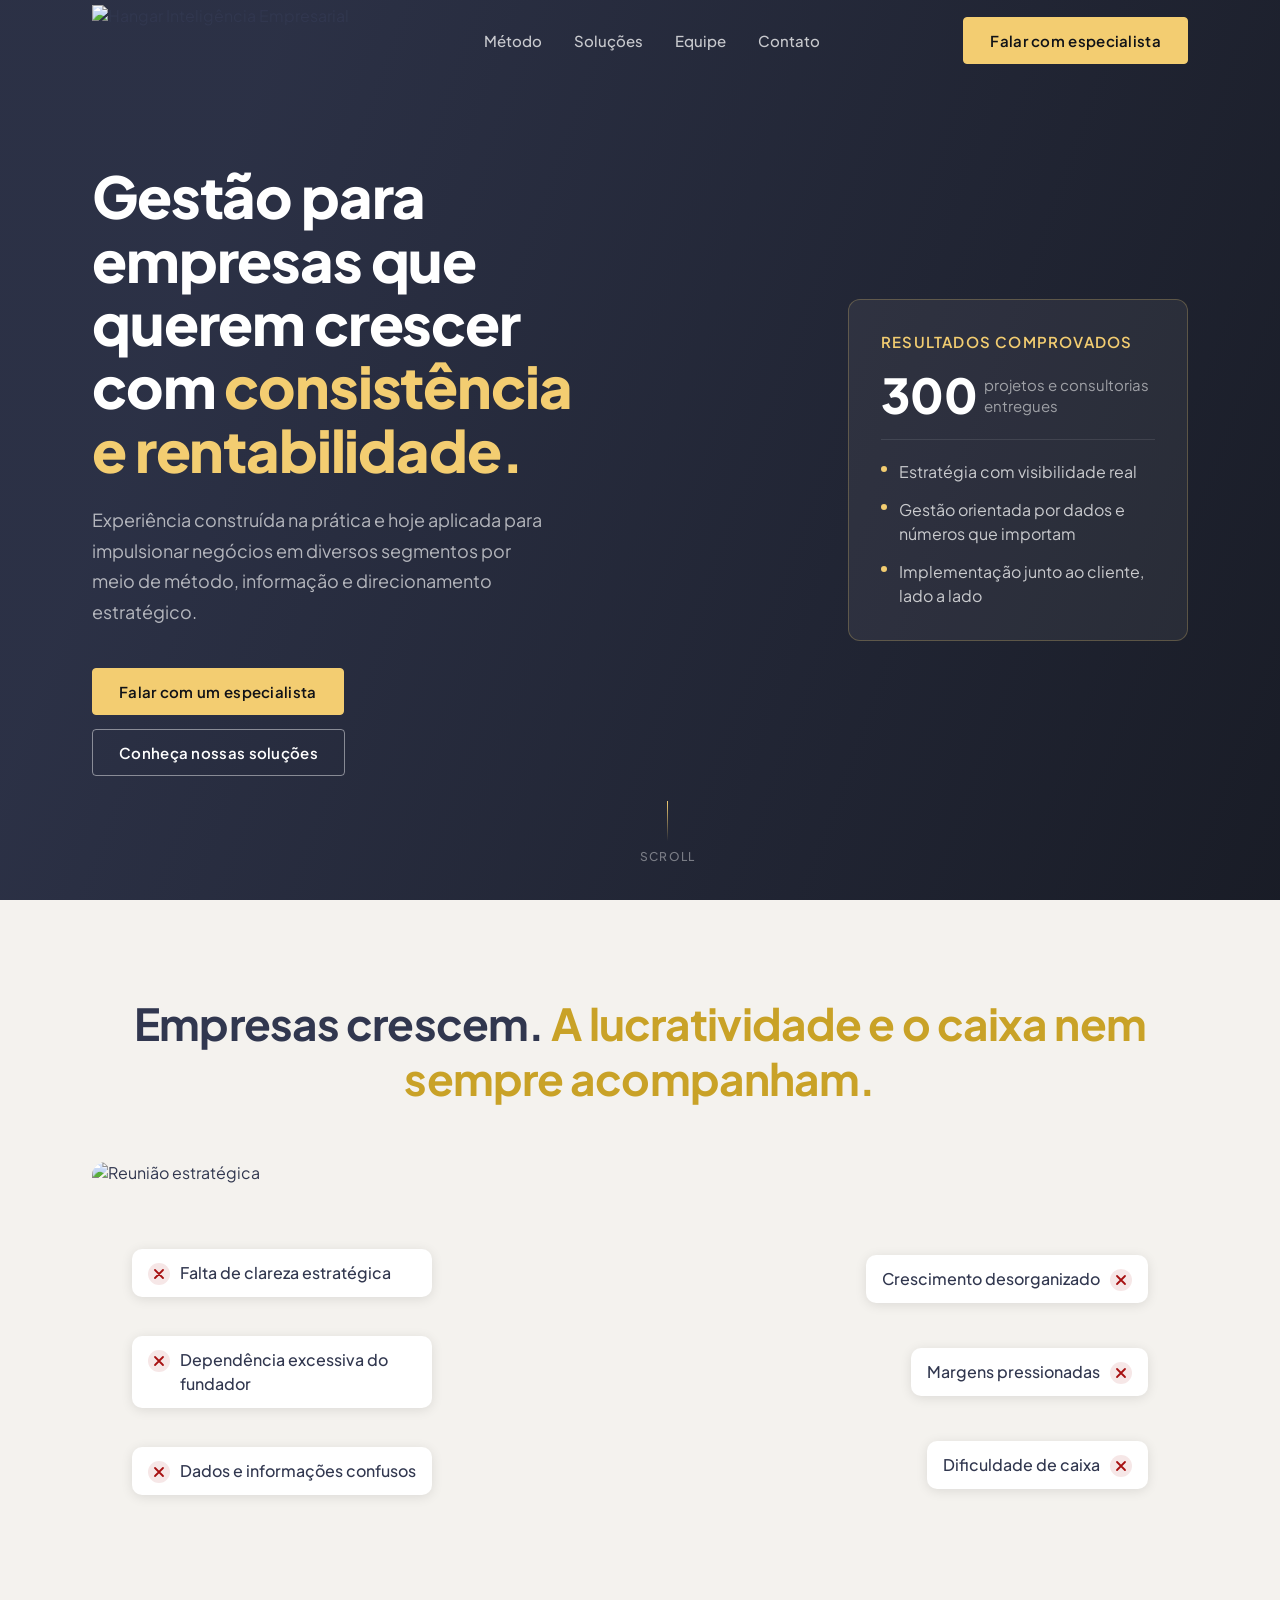
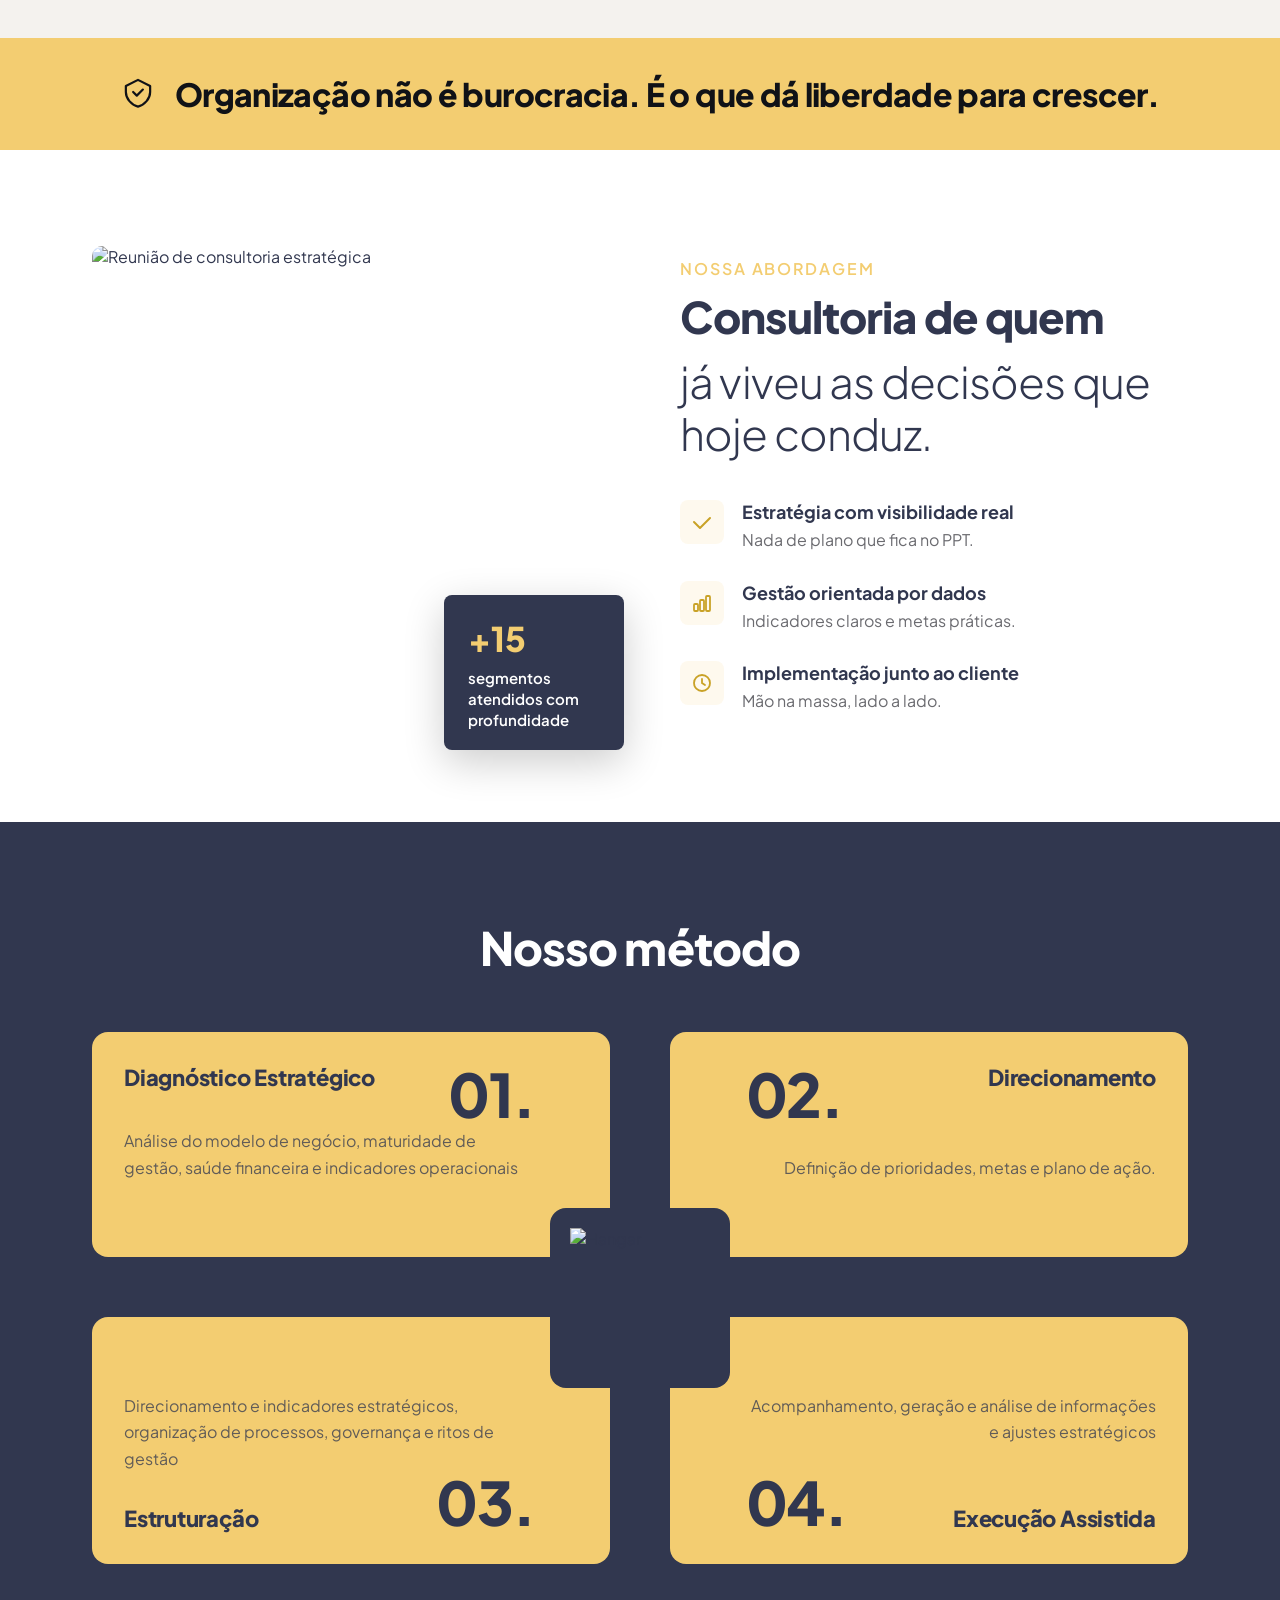
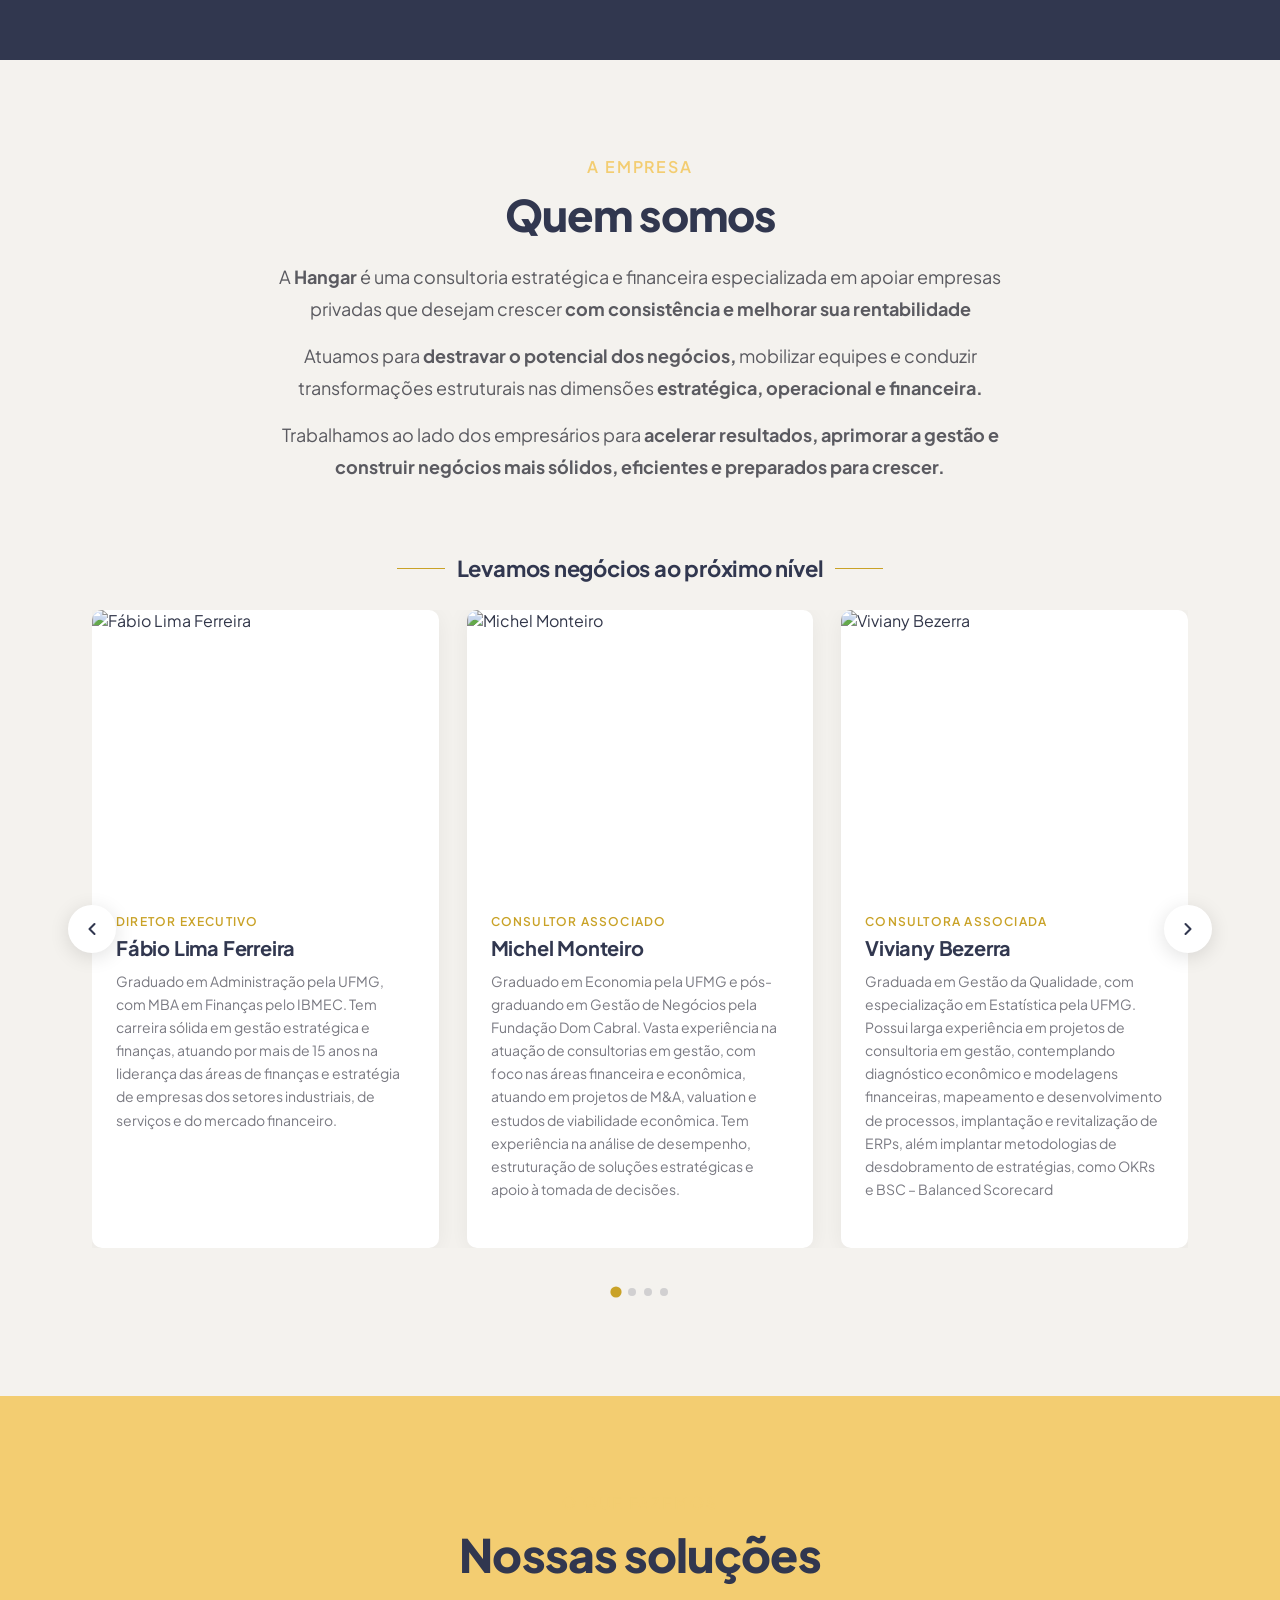
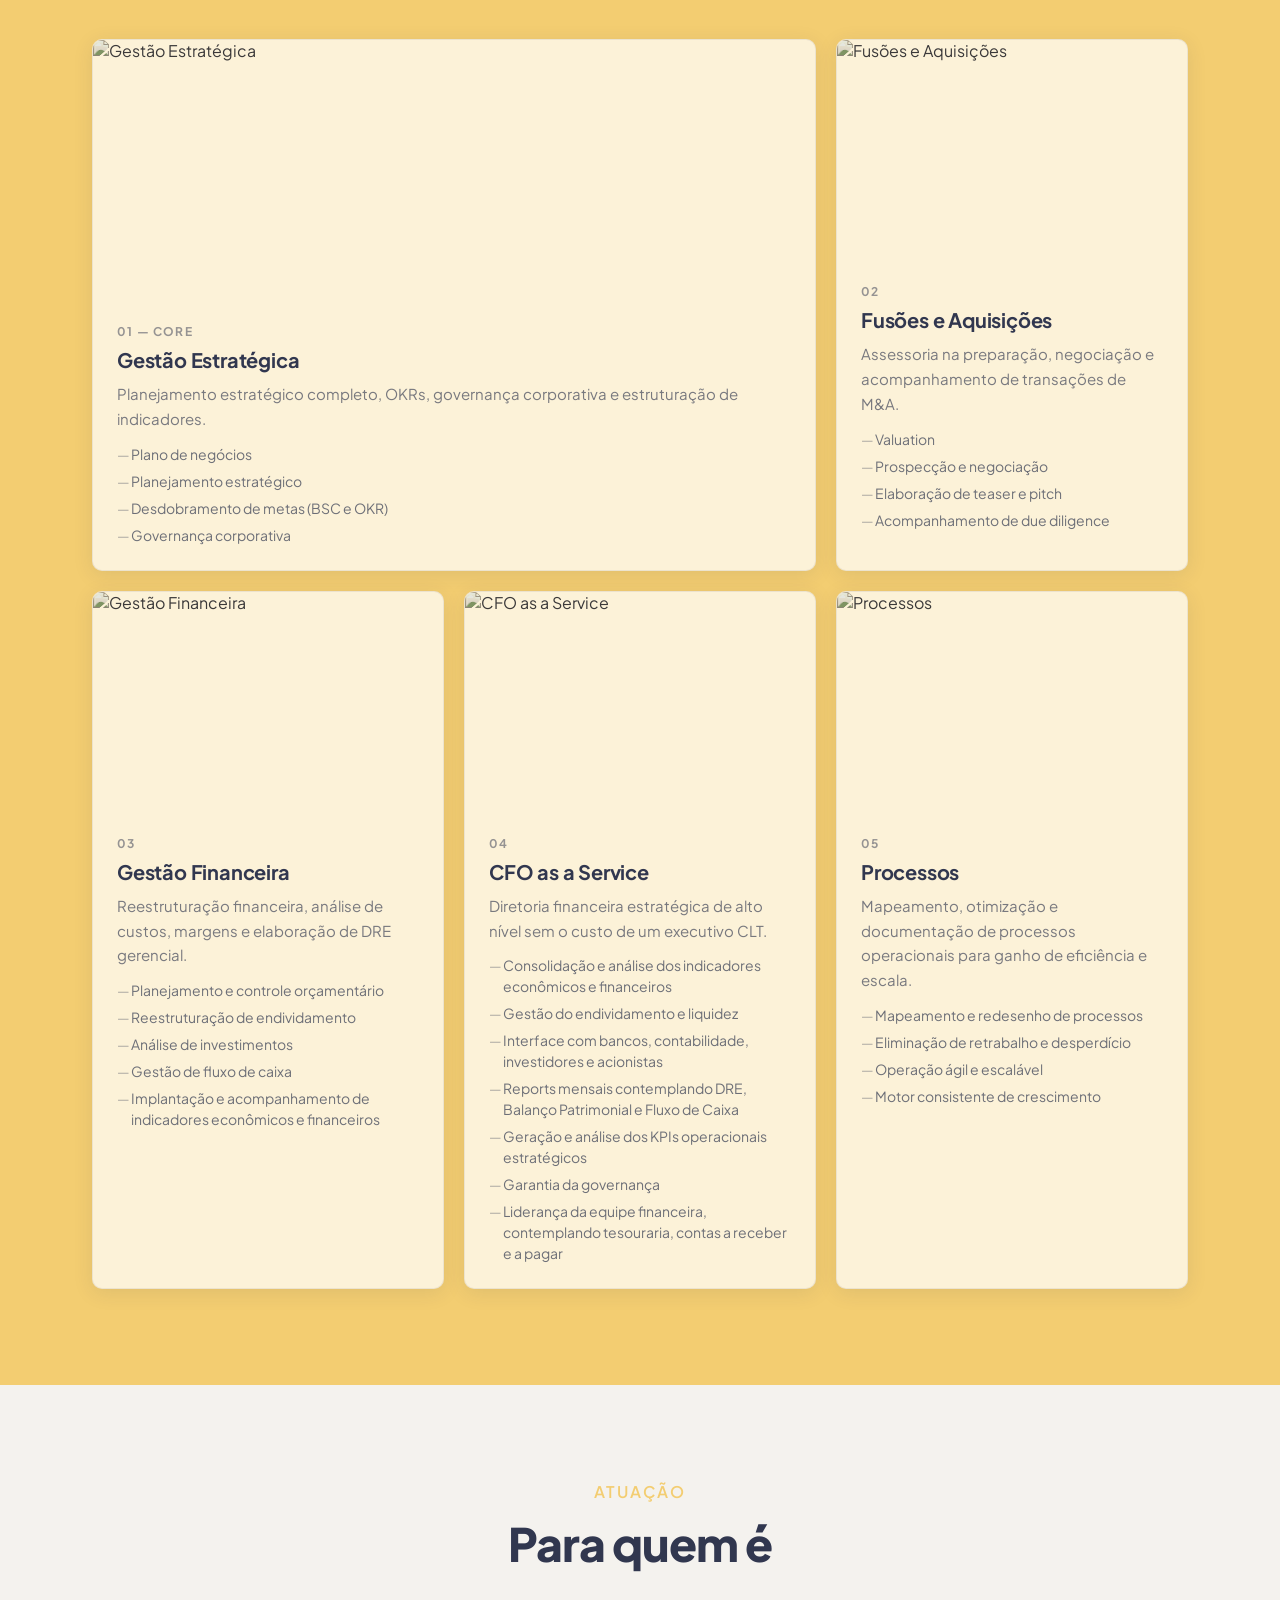
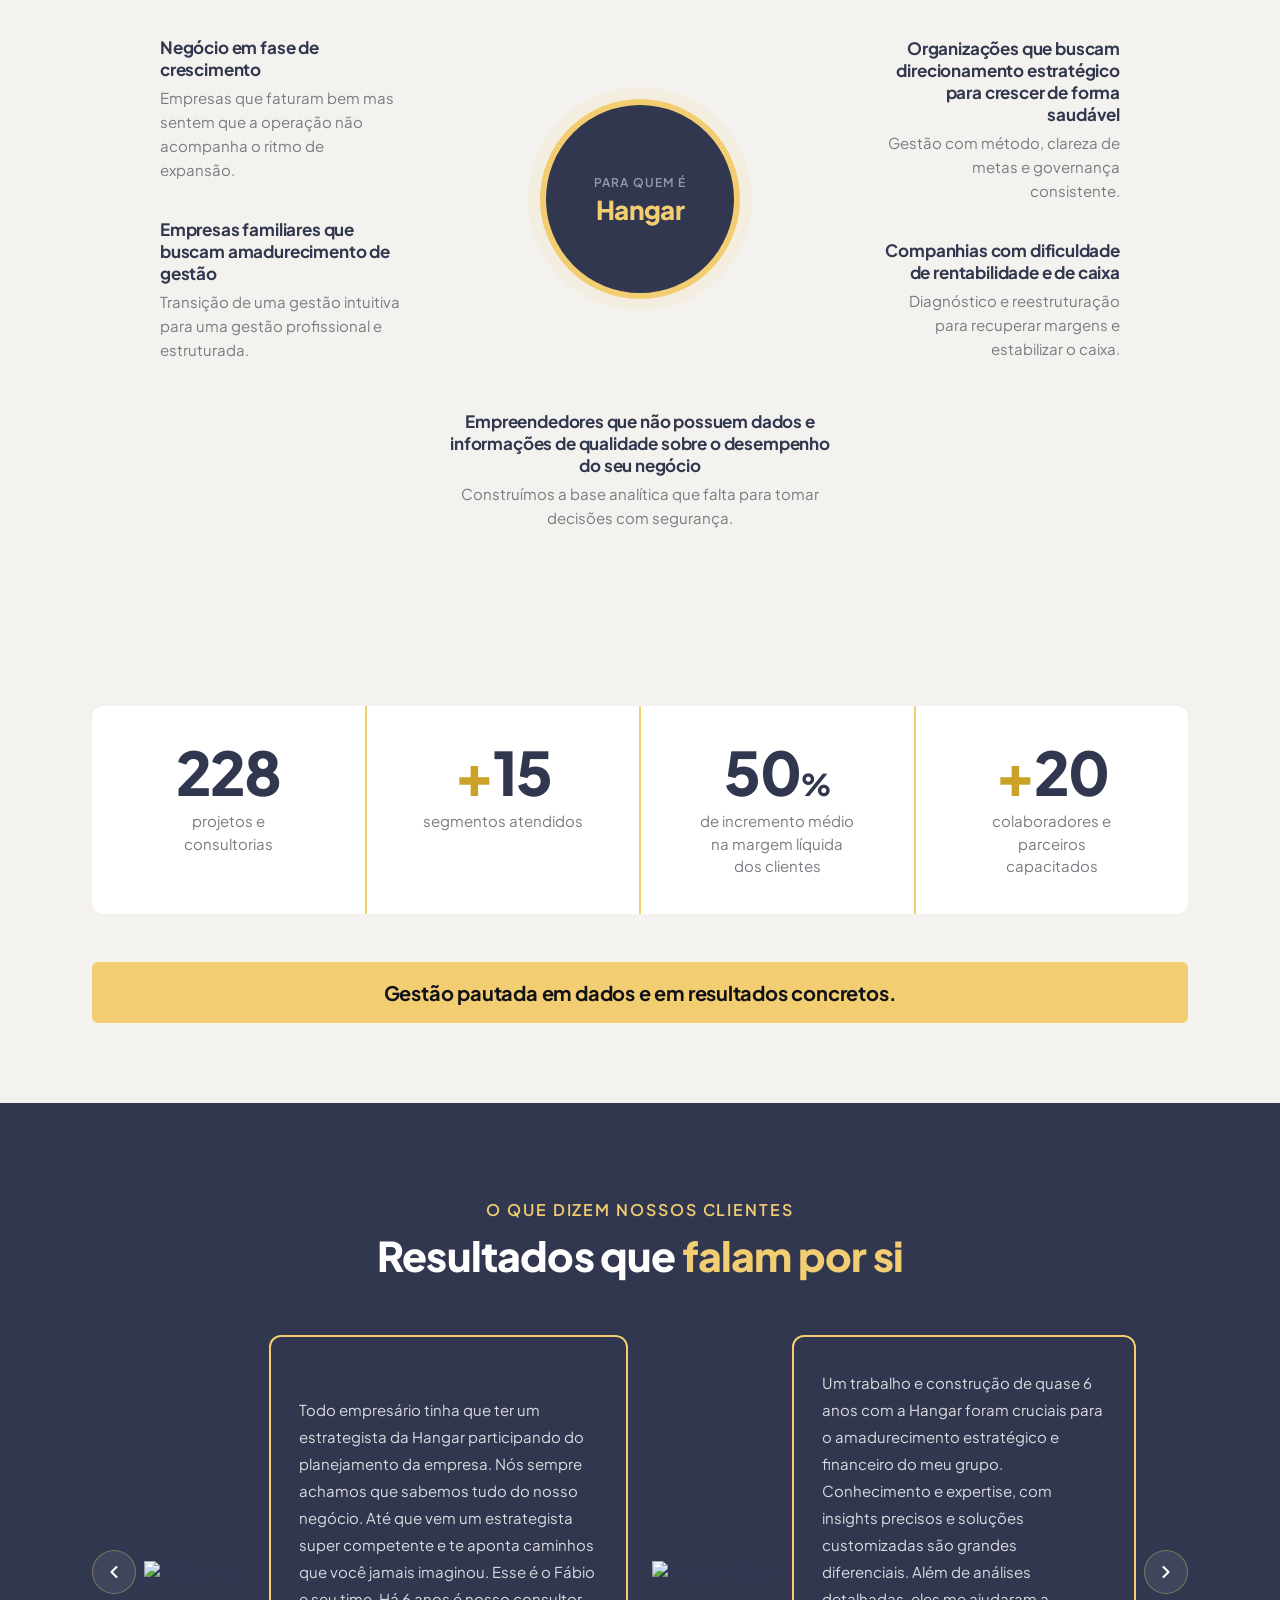
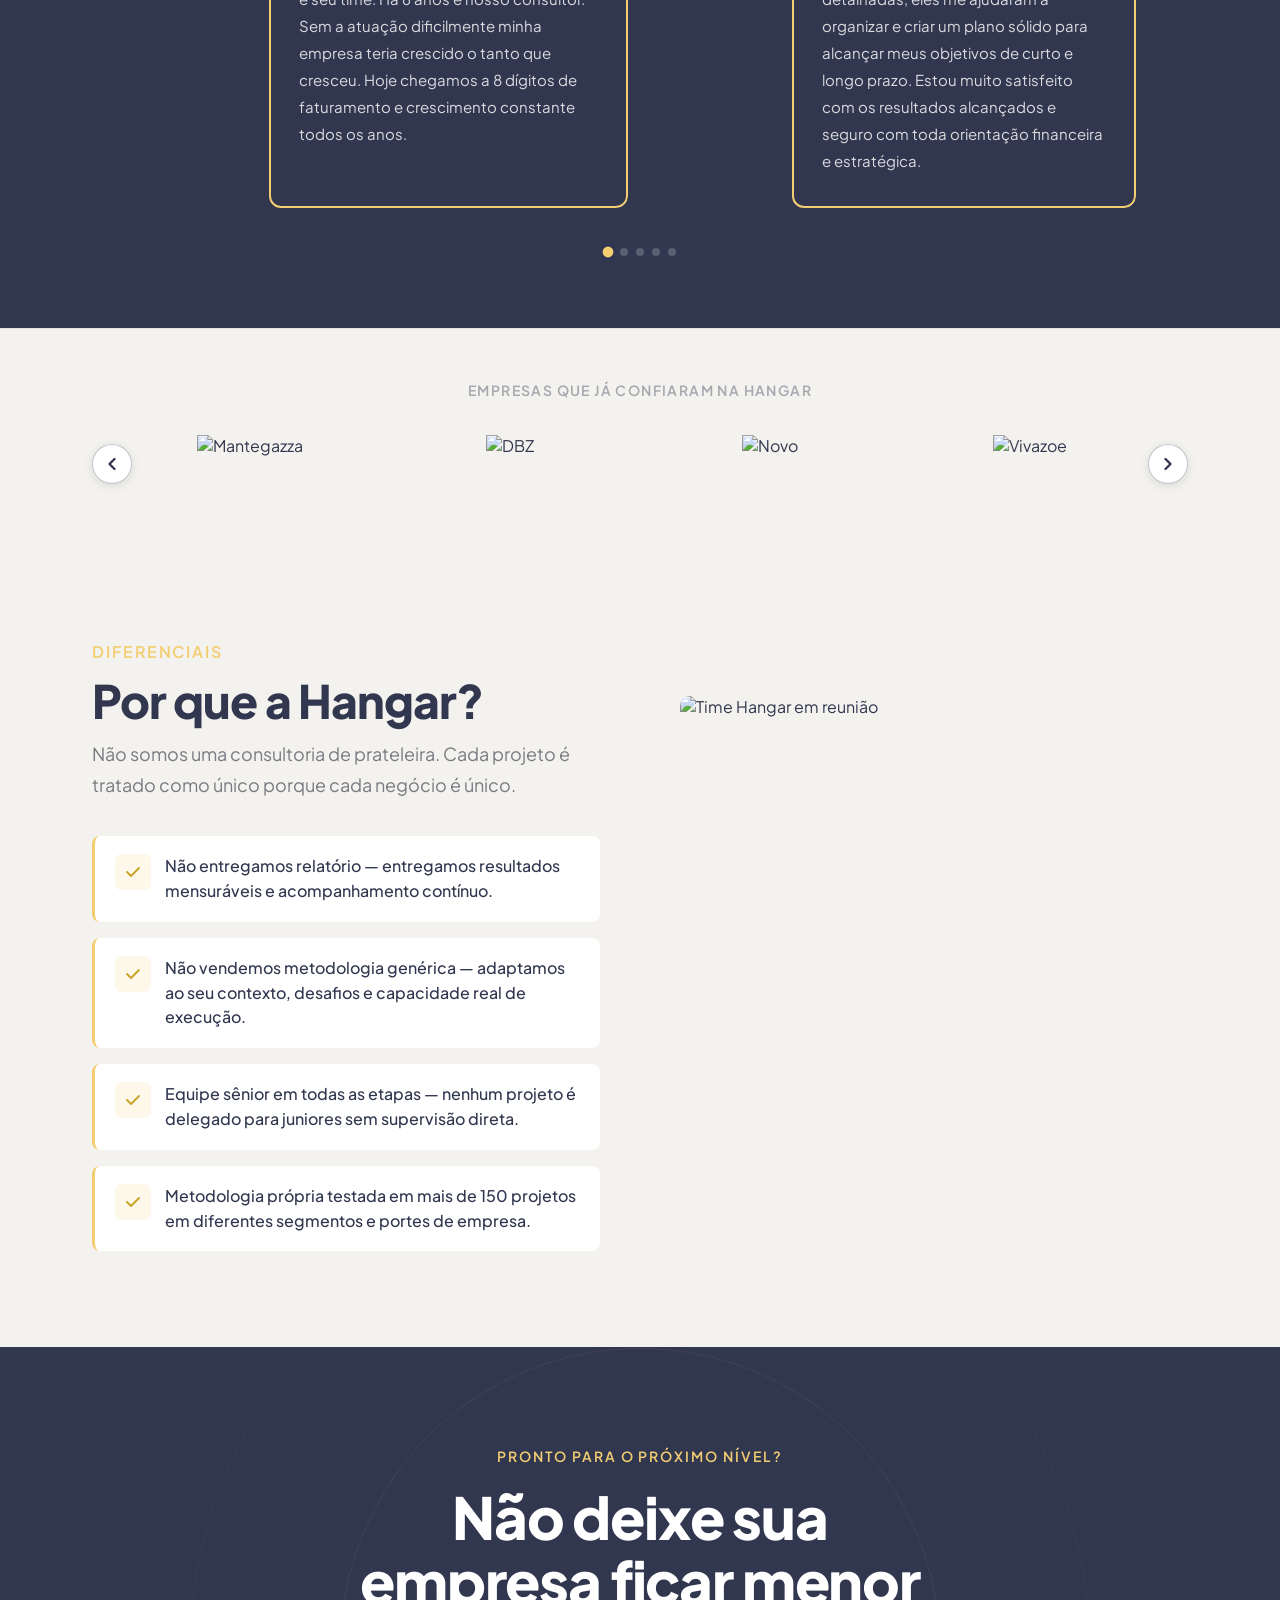
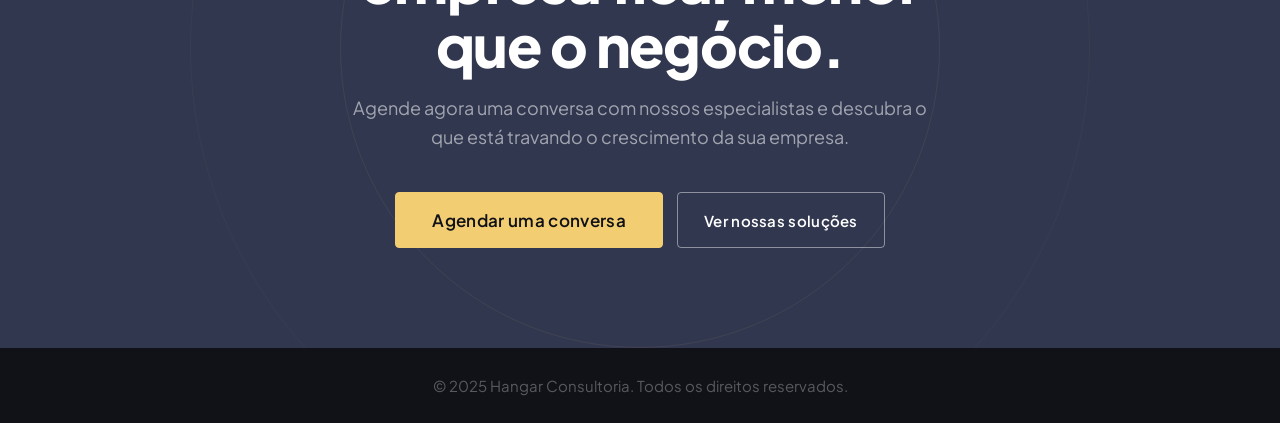
==== commit 47d077b5: "replace logos carousel with all 43 client logos Add complete set of client logos (01-43) from WP upl" ====
--- a/index.html
+++ b/index.html
@@ -517,11 +517,49 @@
     <div class="logos-carousel" id="logosCarousel">
       <div class="logos-carousel__track-wrapper">
         <div class="logos-carousel__track">
-          <div class="logos-carousel__item"><img class="logo-item" src="https://hangarinteligencia.com.br/wp-content/uploads/2026/05/Alphorria.png" alt="Alphorria"></div>
-          <div class="logos-carousel__item"><img class="logo-item" src="https://hangarinteligencia.com.br/wp-content/uploads/2026/05/Apoa.png" alt="Apoá"></div>
-          <div class="logos-carousel__item"><img class="logo-item" src="https://hangarinteligencia.com.br/wp-content/uploads/2026/05/Abigail-Roiz.png" alt="Abigail Roiz"></div>
-          <div class="logos-carousel__item"><img class="logo-item" src="https://hangarinteligencia.com.br/wp-content/uploads/2026/05/Camys.png" alt="Camys"></div>
-          <div class="logos-carousel__item"><img class="logo-item" src="https://hangarinteligencia.com.br/wp-content/uploads/2026/05/FIEMG.png" alt="FIEMG"></div>
+          <div class="logos-carousel__item"><img class="logo-item" src="https://hangarinteligencia.com.br/wp-content/uploads/2026/05/01_Pastel_ndia.png" alt="Pastel Índia"></div>
+          <div class="logos-carousel__item"><img class="logo-item" src="https://hangarinteligencia.com.br/wp-content/uploads/2026/05/02_Mantegazza.png" alt="Mantegazza"></div>
+          <div class="logos-carousel__item"><img class="logo-item" src="https://hangarinteligencia.com.br/wp-content/uploads/2026/05/03_DBZ.png" alt="DBZ"></div>
+          <div class="logos-carousel__item"><img class="logo-item" src="https://hangarinteligencia.com.br/wp-content/uploads/2026/05/04_Novo.png" alt="Novo"></div>
+          <div class="logos-carousel__item"><img class="logo-item" src="https://hangarinteligencia.com.br/wp-content/uploads/2026/05/05_Vivazoe.png" alt="Vivazoe"></div>
+          <div class="logos-carousel__item"><img class="logo-item" src="https://hangarinteligencia.com.br/wp-content/uploads/2026/05/06_Viaz.png" alt="Viaz"></div>
+          <div class="logos-carousel__item"><img class="logo-item" src="https://hangarinteligencia.com.br/wp-content/uploads/2026/05/07_One_Up.png" alt="One Up"></div>
+          <div class="logos-carousel__item"><img class="logo-item" src="https://hangarinteligencia.com.br/wp-content/uploads/2026/05/08_Nexus.png" alt="Nexus"></div>
+          <div class="logos-carousel__item"><img class="logo-item" src="https://hangarinteligencia.com.br/wp-content/uploads/2026/05/09_Taste_the_World.png" alt="Taste the World"></div>
+          <div class="logos-carousel__item"><img class="logo-item" src="https://hangarinteligencia.com.br/wp-content/uploads/2026/05/10_Total.png" alt="Total"></div>
+          <div class="logos-carousel__item"><img class="logo-item" src="https://hangarinteligencia.com.br/wp-content/uploads/2026/05/11_RS.png" alt="RS"></div>
+          <div class="logos-carousel__item"><img class="logo-item" src="https://hangarinteligencia.com.br/wp-content/uploads/2026/05/12_Sacol_o_Sa_de.png" alt="Sacolão Saúde"></div>
+          <div class="logos-carousel__item"><img class="logo-item" src="https://hangarinteligencia.com.br/wp-content/uploads/2026/05/13_Vinx.png" alt="Vinx"></div>
+          <div class="logos-carousel__item"><img class="logo-item" src="https://hangarinteligencia.com.br/wp-content/uploads/2026/05/14_Yukio.png" alt="Yukio"></div>
+          <div class="logos-carousel__item"><img class="logo-item" src="https://hangarinteligencia.com.br/wp-content/uploads/2026/05/15_Motriz.png" alt="Motriz"></div>
+          <div class="logos-carousel__item"><img class="logo-item" src="https://hangarinteligencia.com.br/wp-content/uploads/2026/05/16_NP_Digital.png" alt="NP Digital"></div>
+          <div class="logos-carousel__item"><img class="logo-item" src="https://hangarinteligencia.com.br/wp-content/uploads/2026/05/17_K9.png" alt="K9"></div>
+          <div class="logos-carousel__item"><img class="logo-item" src="https://hangarinteligencia.com.br/wp-content/uploads/2026/05/18_Rise.png" alt="Rise"></div>
+          <div class="logos-carousel__item"><img class="logo-item" src="https://hangarinteligencia.com.br/wp-content/uploads/2026/05/19_Grupo_NK.png" alt="Grupo NK"></div>
+          <div class="logos-carousel__item"><img class="logo-item" src="https://hangarinteligencia.com.br/wp-content/uploads/2026/05/20_M.png" alt="M"></div>
+          <div class="logos-carousel__item"><img class="logo-item" src="https://hangarinteligencia.com.br/wp-content/uploads/2026/05/21_Alphorria.png" alt="Alphorria"></div>
+          <div class="logos-carousel__item"><img class="logo-item" src="https://hangarinteligencia.com.br/wp-content/uploads/2026/05/22_Clinica_de_olhos.png" alt="Clínica de Olhos"></div>
+          <div class="logos-carousel__item"><img class="logo-item" src="https://hangarinteligencia.com.br/wp-content/uploads/2026/05/23_abigail_roiz.png" alt="Abigail Roiz"></div>
+          <div class="logos-carousel__item"><img class="logo-item" src="https://hangarinteligencia.com.br/wp-content/uploads/2026/05/24_Apo.png" alt="Apoá"></div>
+          <div class="logos-carousel__item"><img class="logo-item" src="https://hangarinteligencia.com.br/wp-content/uploads/2026/05/25_Escola_Carneiro_Artes_Visuais.png" alt="Escola Carneiro Artes Visuais"></div>
+          <div class="logos-carousel__item"><img class="logo-item" src="https://hangarinteligencia.com.br/wp-content/uploads/2026/05/26_Viastre.png" alt="Viastre"></div>
+          <div class="logos-carousel__item"><img class="logo-item" src="https://hangarinteligencia.com.br/wp-content/uploads/2026/05/27_Chris_Biagioni.png" alt="Chris Biagioni"></div>
+          <div class="logos-carousel__item"><img class="logo-item" src="https://hangarinteligencia.com.br/wp-content/uploads/2026/05/28_Isa_Paes.png" alt="Isa Paes"></div>
+          <div class="logos-carousel__item"><img class="logo-item" src="https://hangarinteligencia.com.br/wp-content/uploads/2026/05/29_CMM_Embalagens.png" alt="CMM Embalagens"></div>
+          <div class="logos-carousel__item"><img class="logo-item" src="https://hangarinteligencia.com.br/wp-content/uploads/2026/05/30_FIEMG.png" alt="FIEMG"></div>
+          <div class="logos-carousel__item"><img class="logo-item" src="https://hangarinteligencia.com.br/wp-content/uploads/2026/05/31_Claudia_Rabelo.png" alt="Claudia Rabelo"></div>
+          <div class="logos-carousel__item"><img class="logo-item" src="https://hangarinteligencia.com.br/wp-content/uploads/2026/05/32_RFA.png" alt="RFA"></div>
+          <div class="logos-carousel__item"><img class="logo-item" src="https://hangarinteligencia.com.br/wp-content/uploads/2026/05/33_613.png" alt="613"></div>
+          <div class="logos-carousel__item"><img class="logo-item" src="https://hangarinteligencia.com.br/wp-content/uploads/2026/05/34_Iorane.png" alt="Iorane"></div>
+          <div class="logos-carousel__item"><img class="logo-item" src="https://hangarinteligencia.com.br/wp-content/uploads/2026/05/35_Isabel_Oliveira.png" alt="Isabel Oliveira"></div>
+          <div class="logos-carousel__item"><img class="logo-item" src="https://hangarinteligencia.com.br/wp-content/uploads/2026/05/36_emme.png" alt="emme"></div>
+          <div class="logos-carousel__item"><img class="logo-item" src="https://hangarinteligencia.com.br/wp-content/uploads/2026/05/37_Maracuj.png" alt="Maracujá"></div>
+          <div class="logos-carousel__item"><img class="logo-item" src="https://hangarinteligencia.com.br/wp-content/uploads/2026/05/38_Sonia_Boaventura.png" alt="Sonia Boaventura"></div>
+          <div class="logos-carousel__item"><img class="logo-item" src="https://hangarinteligencia.com.br/wp-content/uploads/2026/05/39_ZapSign.png" alt="ZapSign"></div>
+          <div class="logos-carousel__item"><img class="logo-item" src="https://hangarinteligencia.com.br/wp-content/uploads/2026/05/40_Manie.png" alt="Manie"></div>
+          <div class="logos-carousel__item"><img class="logo-item" src="https://hangarinteligencia.com.br/wp-content/uploads/2026/05/41_Shot_Me.png" alt="Shot Me"></div>
+          <div class="logos-carousel__item"><img class="logo-item" src="https://hangarinteligencia.com.br/wp-content/uploads/2026/05/42_Tamborine.png" alt="Tamborine"></div>
+          <div class="logos-carousel__item"><img class="logo-item" src="https://hangarinteligencia.com.br/wp-content/uploads/2026/05/43_Fleche_Dor.png" alt="Flèche d'Or"></div>
         </div>
       </div>
       <button class="logos-carousel__btn logos-carousel__btn--prev" aria-label="Anterior">
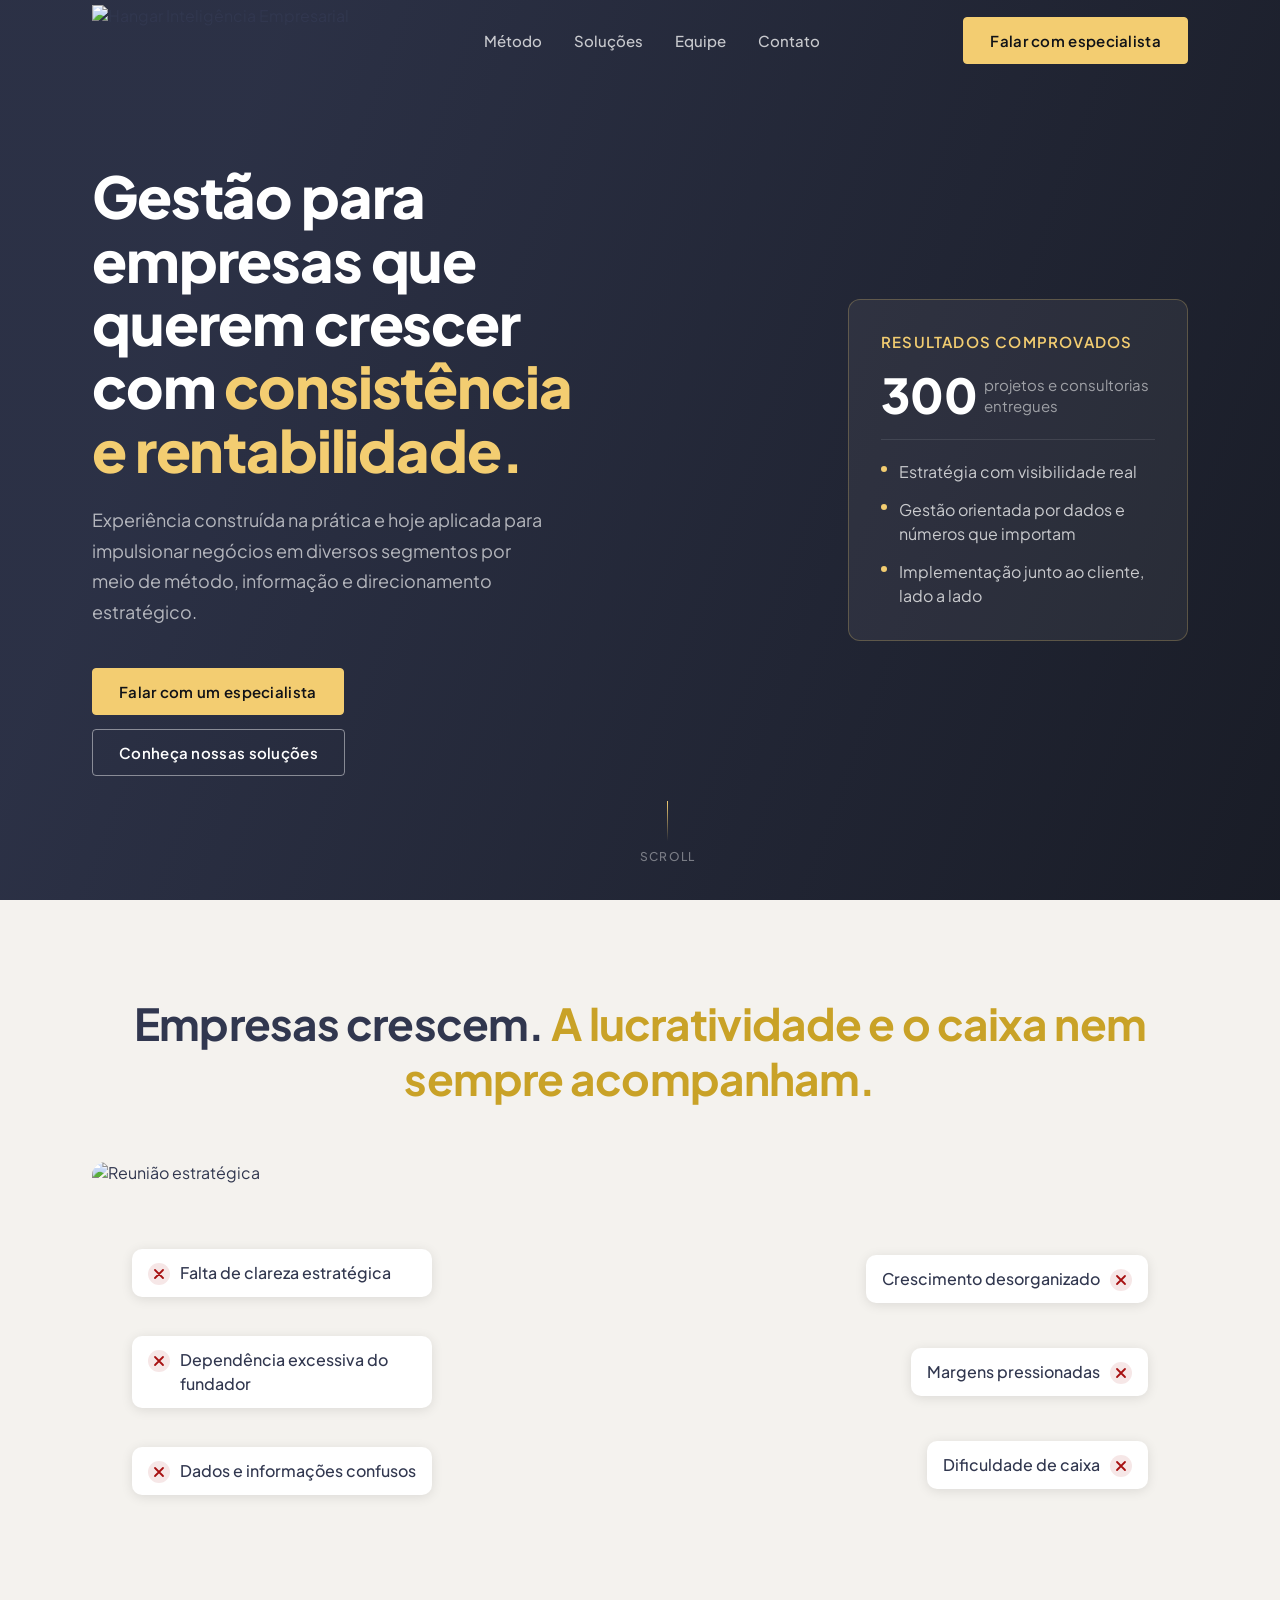
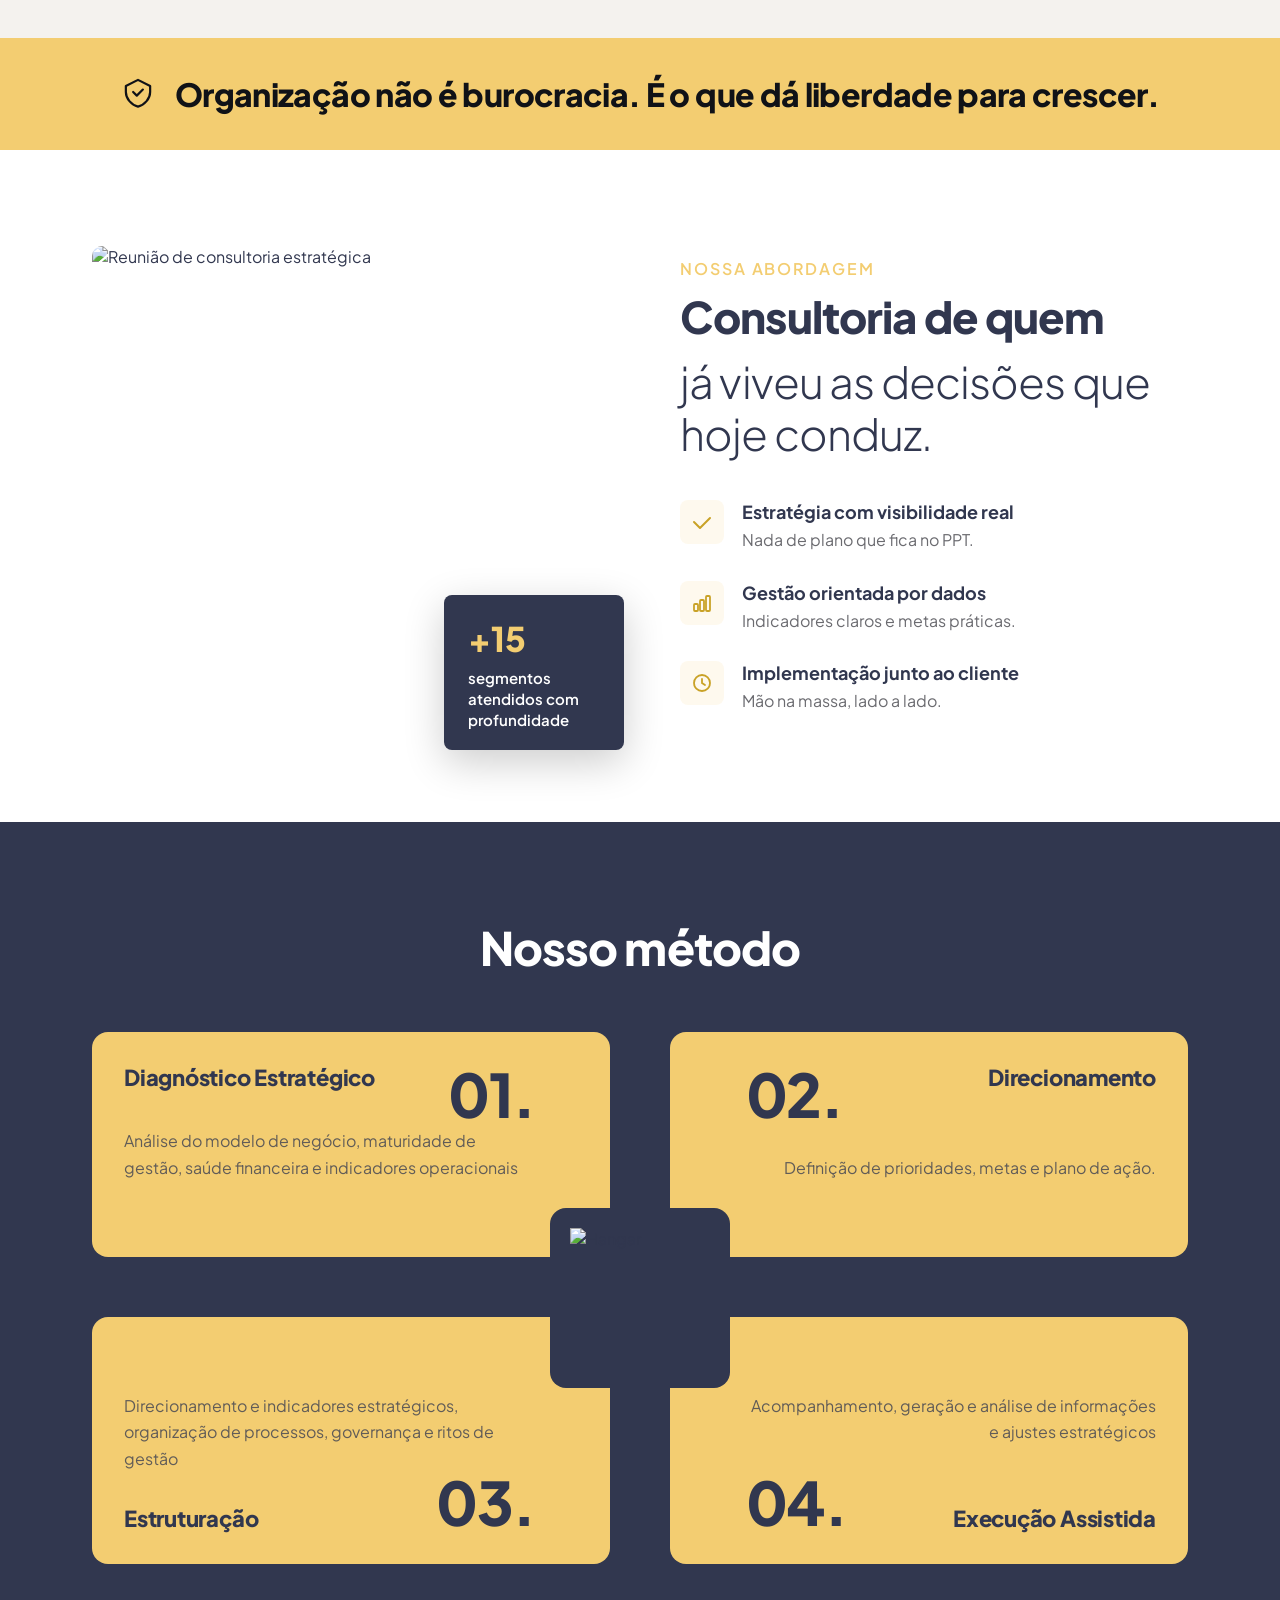
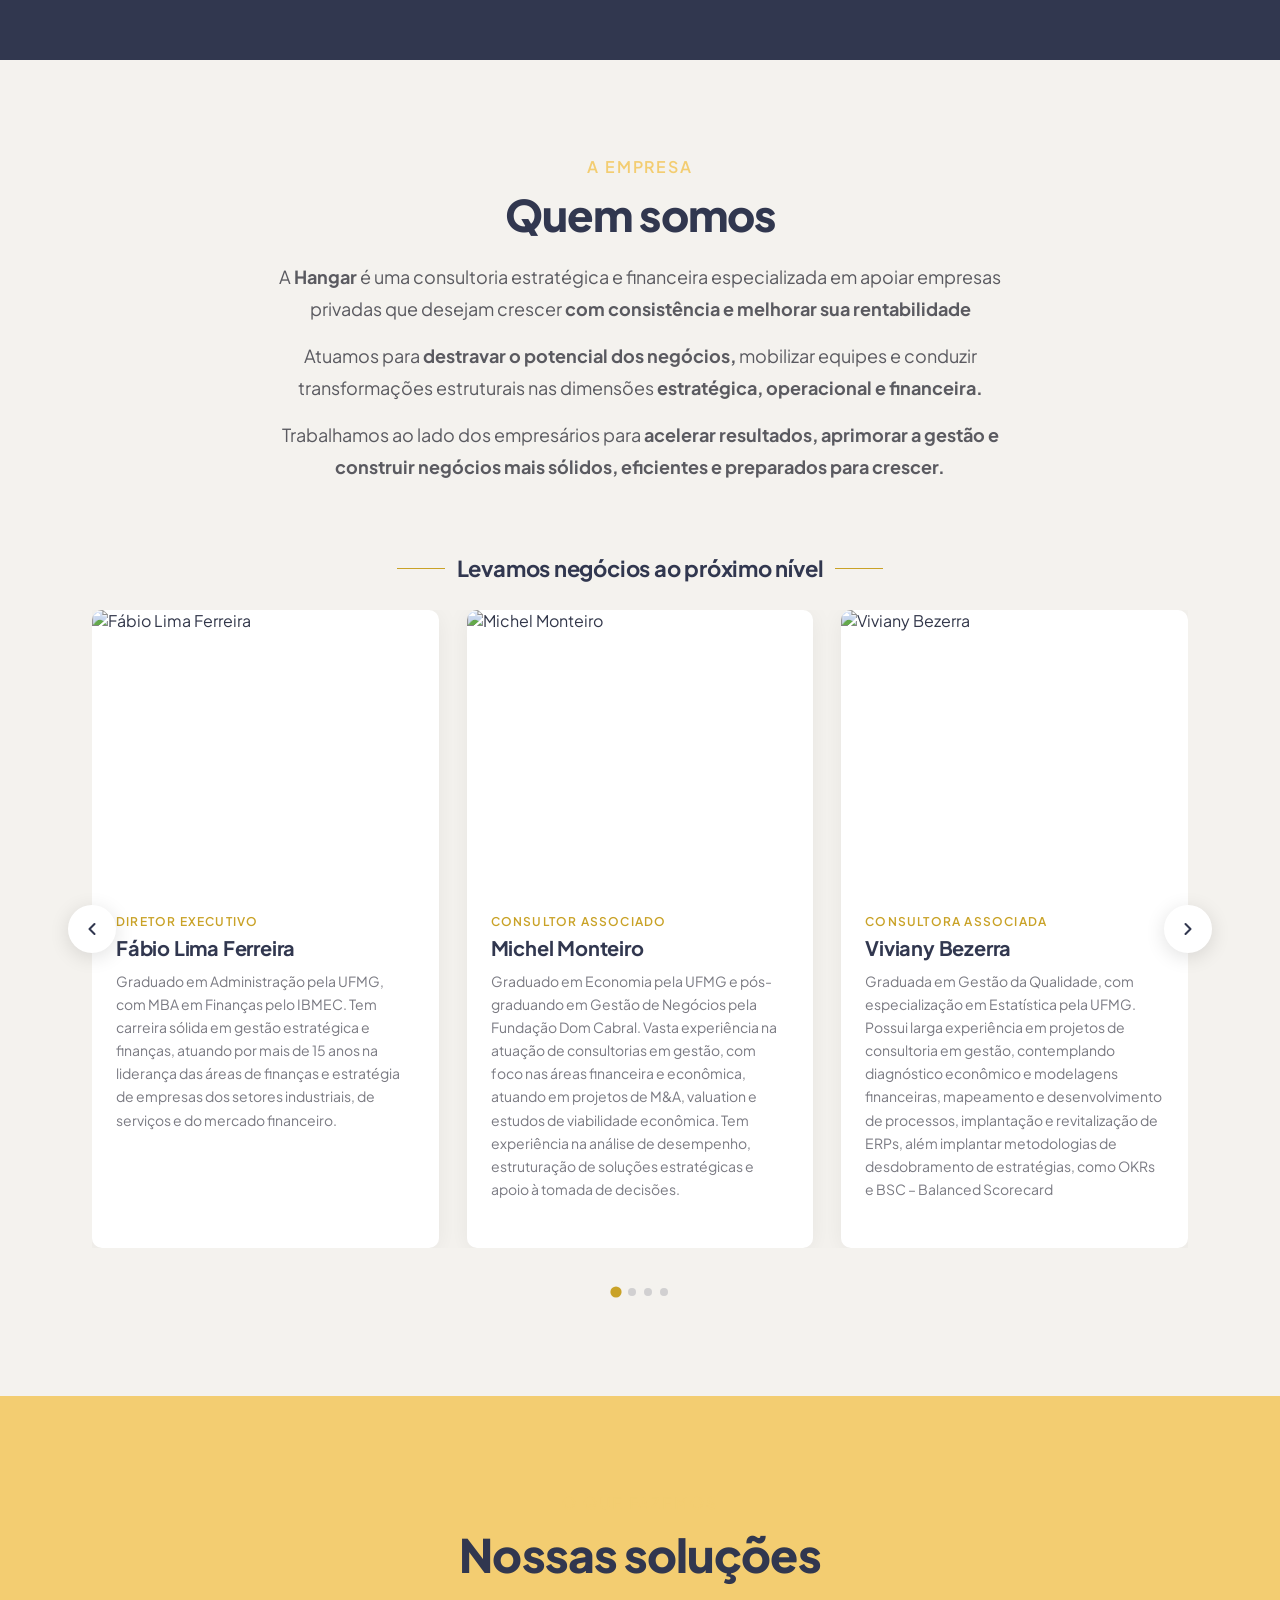
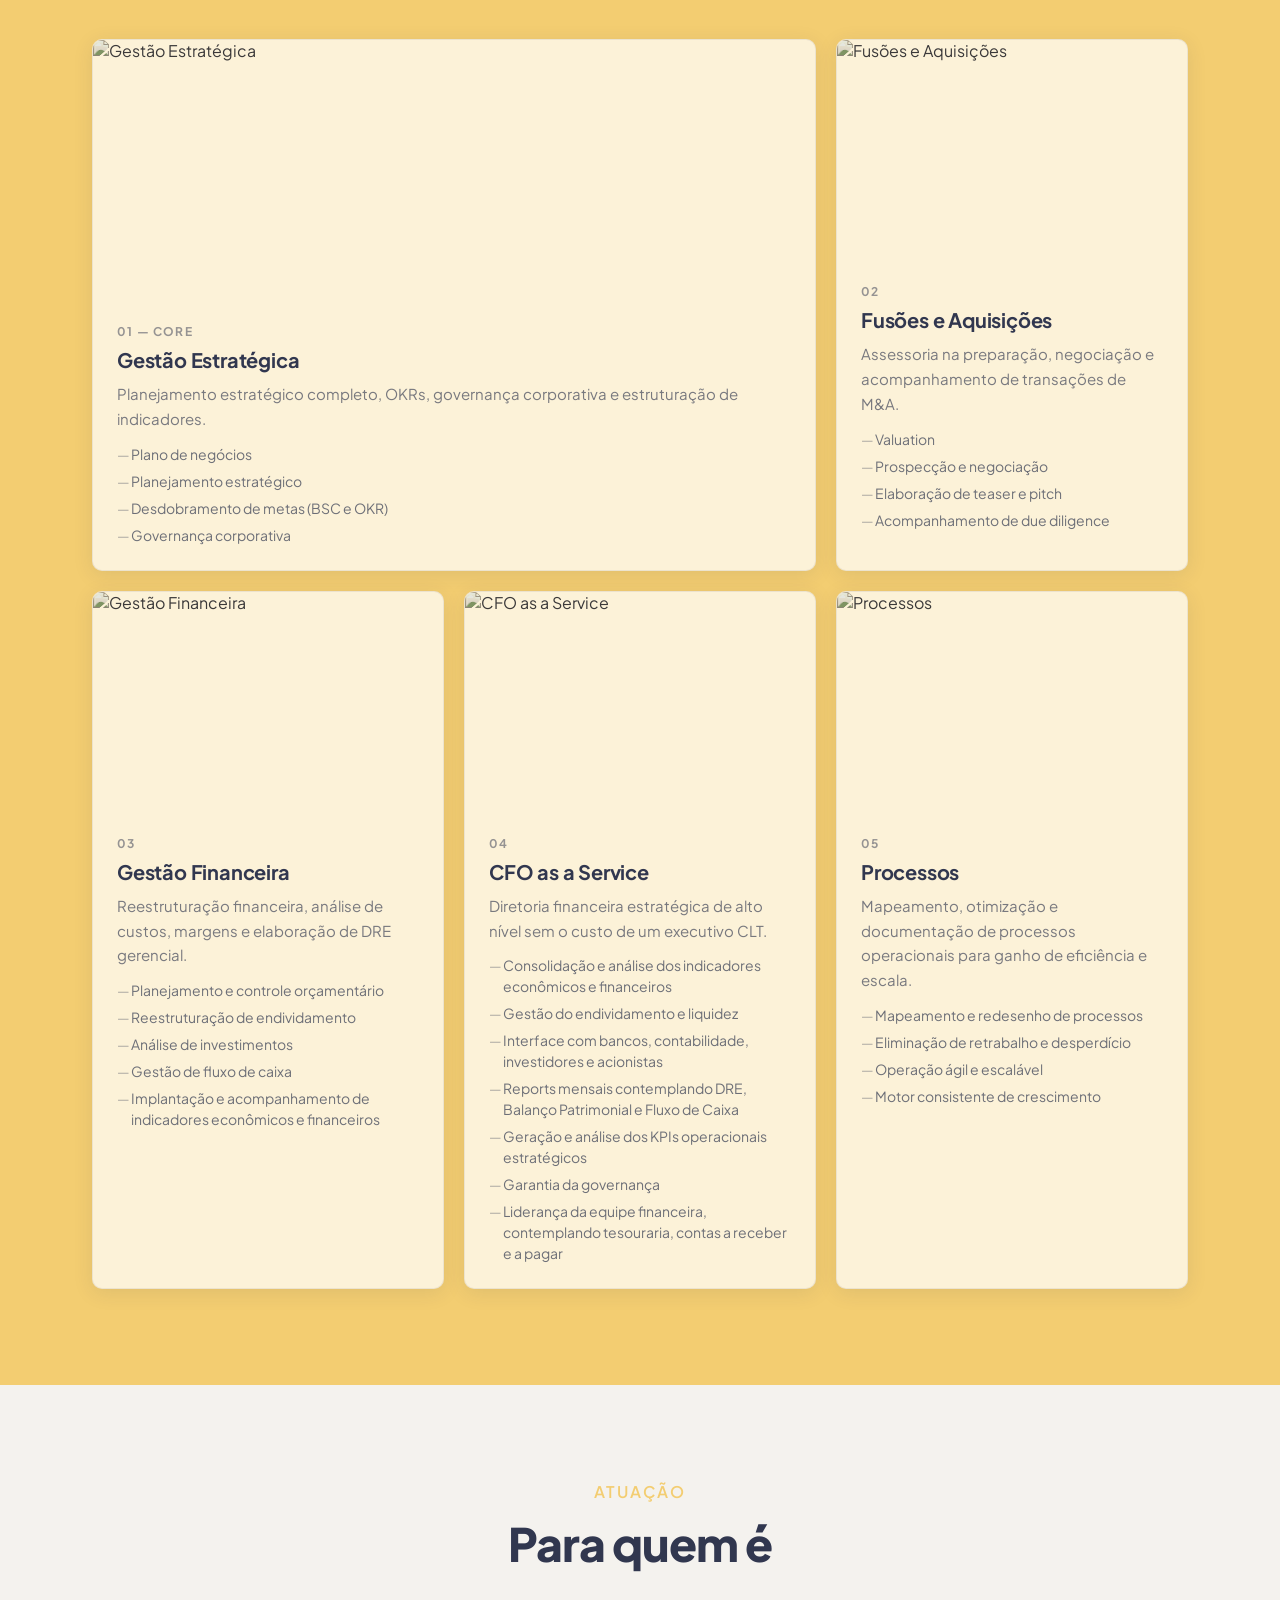
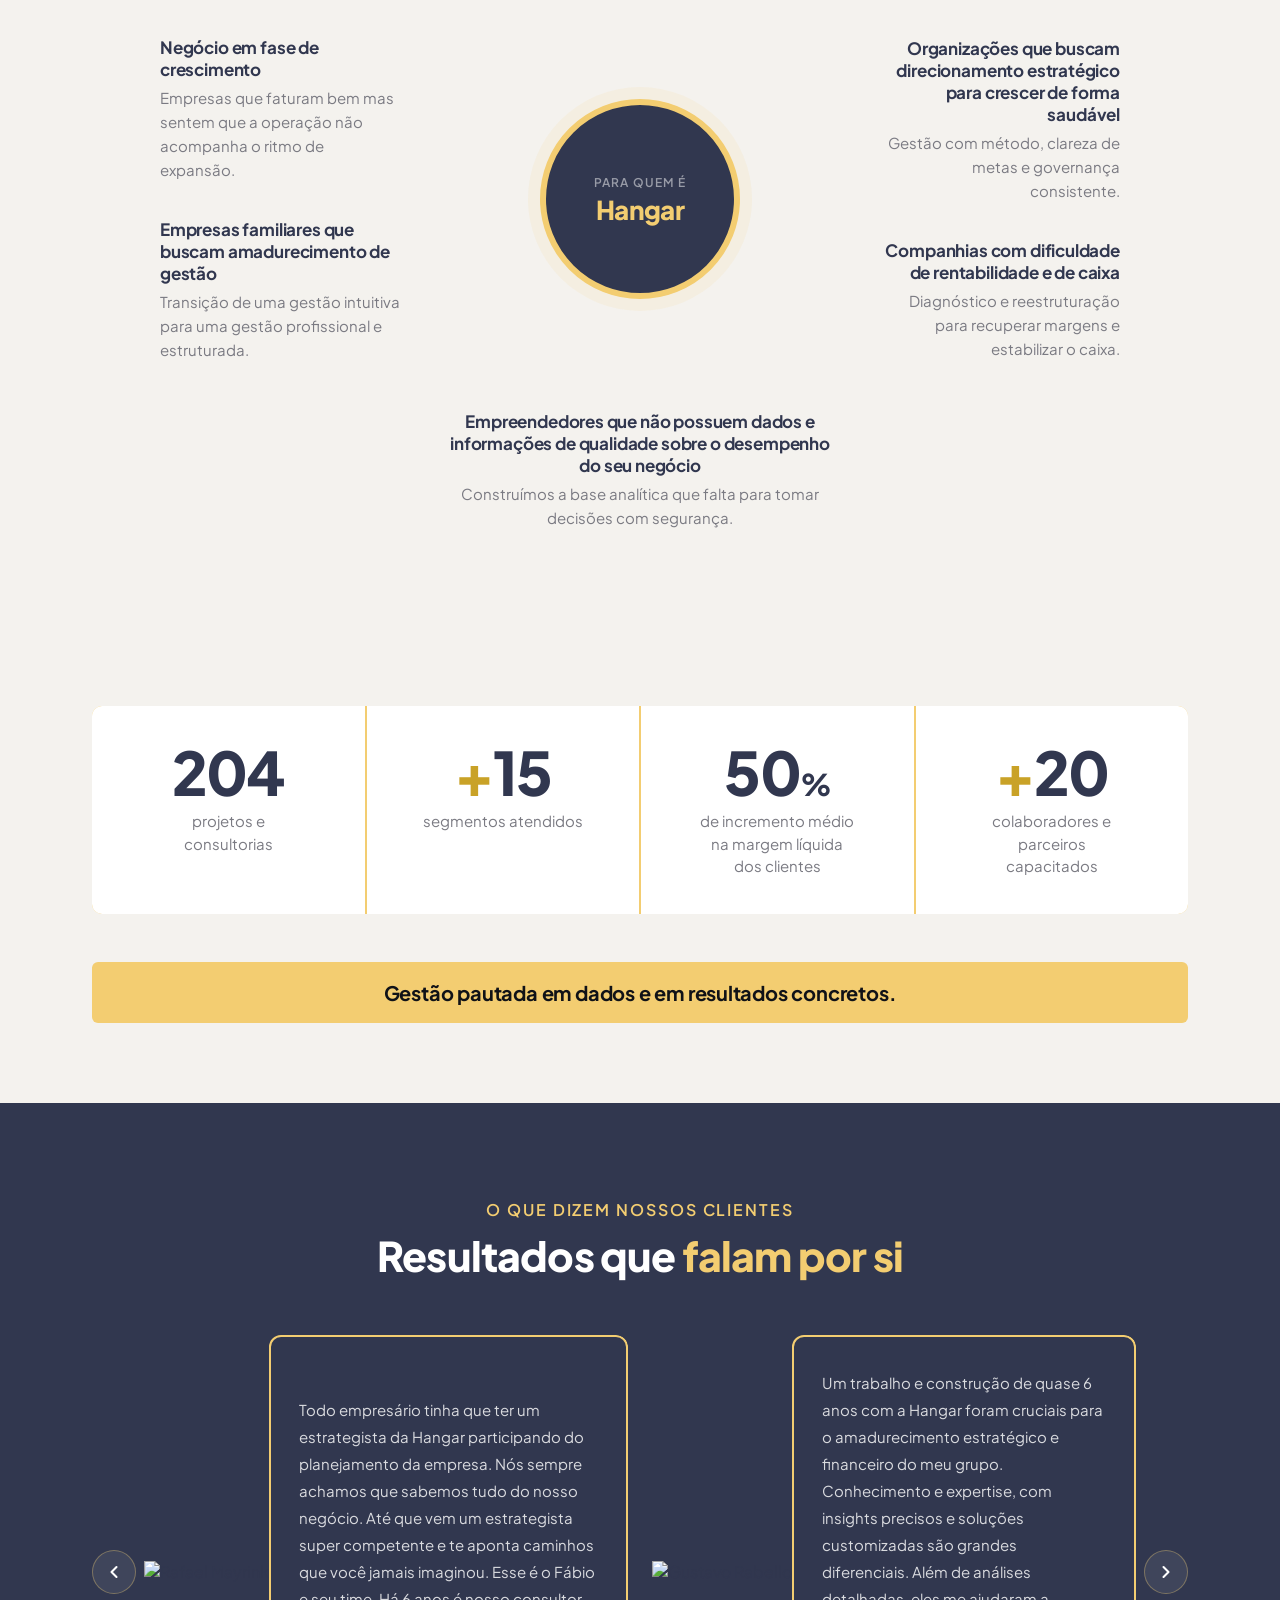
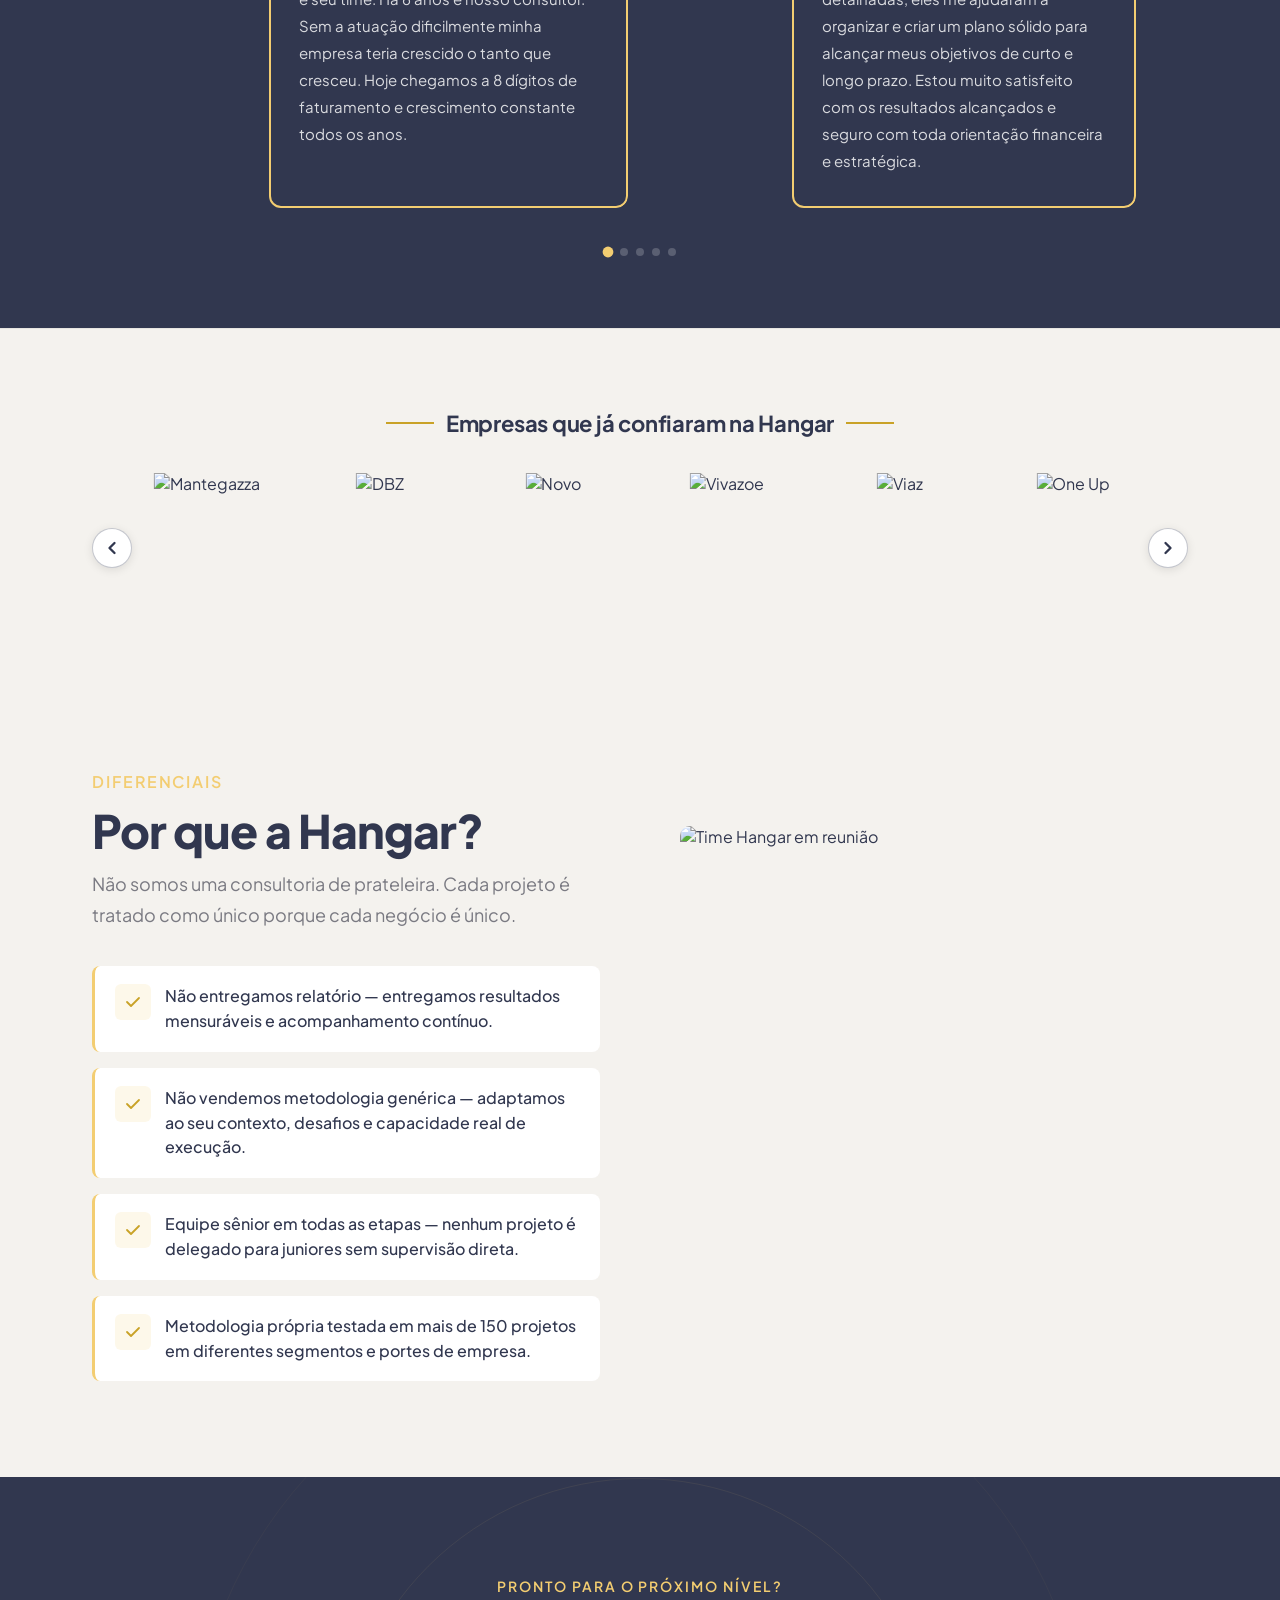
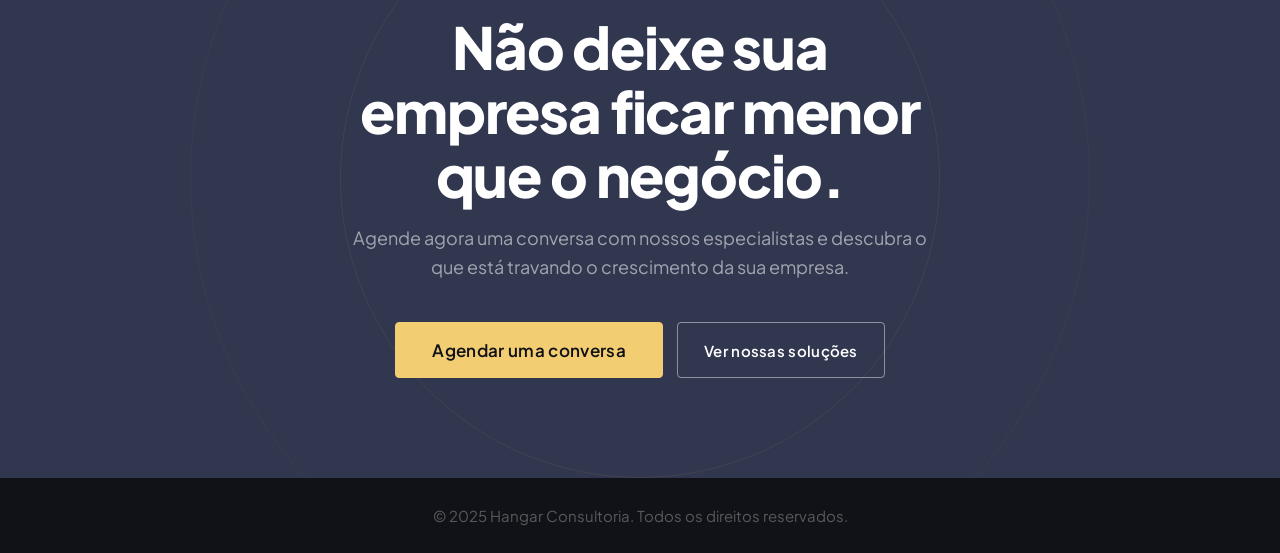
==== commit 636d660e: "logos label: reuse quem-somos__tagline class for exact style match Add quem-somos__tagline class to " ====
--- a/index.html
+++ b/index.html
@@ -513,7 +513,7 @@
 <!-- ─── LOGOS ────────────────────────────────────────────── -->
 <section class="logos-section">
   <div class="container">
-    <p class="logos-section__label">Empresas que já confiaram na Hangar</p>
+    <p class="logos-section__label quem-somos__tagline">Empresas que já confiaram na Hangar</p>
     <div class="logos-carousel" id="logosCarousel">
       <div class="logos-carousel__track-wrapper">
         <div class="logos-carousel__track">
--- a/assets/css/style.css
+++ b/assets/css/style.css
@@ -594,7 +594,7 @@
 
 /* ─── LOGOS ──────────────────────────────────────────────── */
 .logos-section { padding: 52px 0; background: var(--off-white); border-top: 1px solid rgba(0,0,0,.06); }
-.logos-section__label { text-align: center; font-size: 14px; font-weight: 600; letter-spacing: .1em; text-transform: uppercase; color: rgba(49,55,79,.4); margin-bottom: 36px; }
+.logos-section__label { margin-bottom: 36px; }
 
 /* Carousel */
 .logos-carousel { position: relative; padding: 0 44px; }
@@ -604,7 +604,7 @@
 
 /* Logo */
 .logo-item {
-  height: 58px;
+  height: 150px;
   width: auto;
   max-width: 168px;
   object-fit: contain;
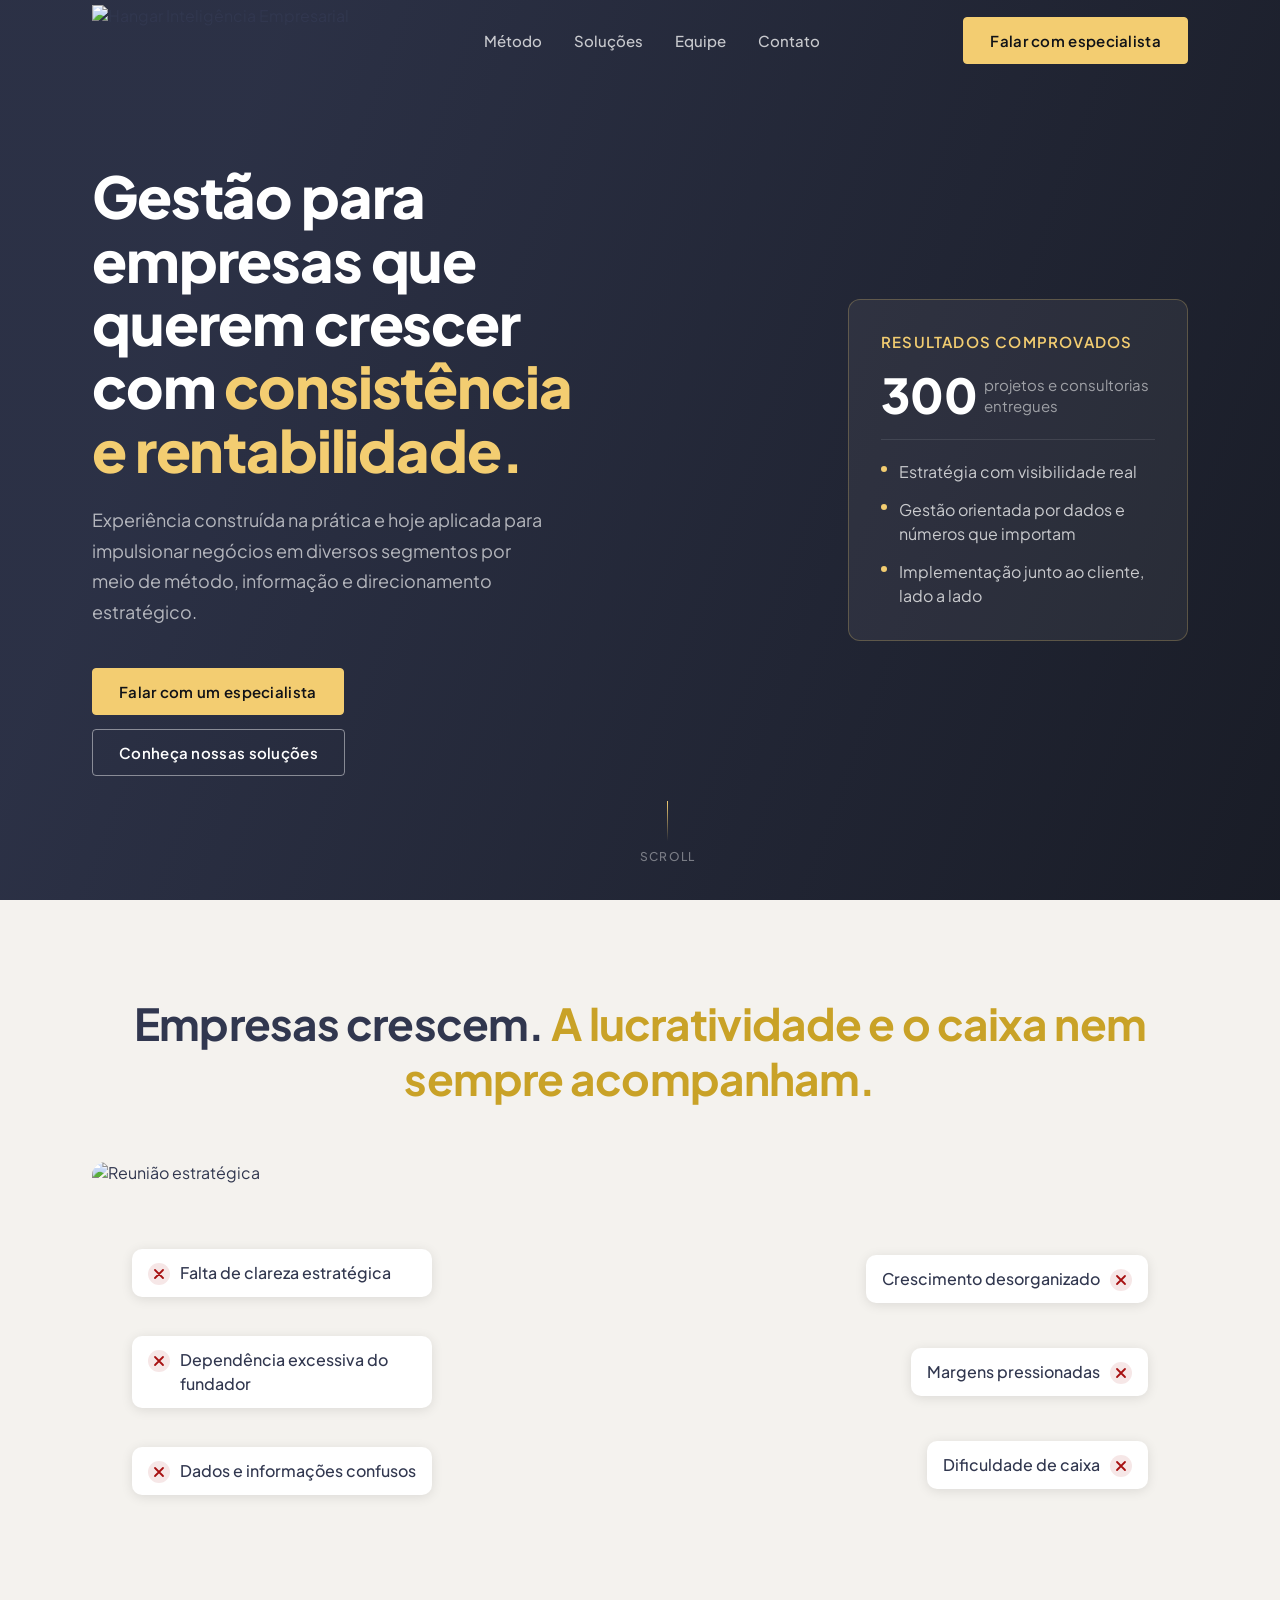
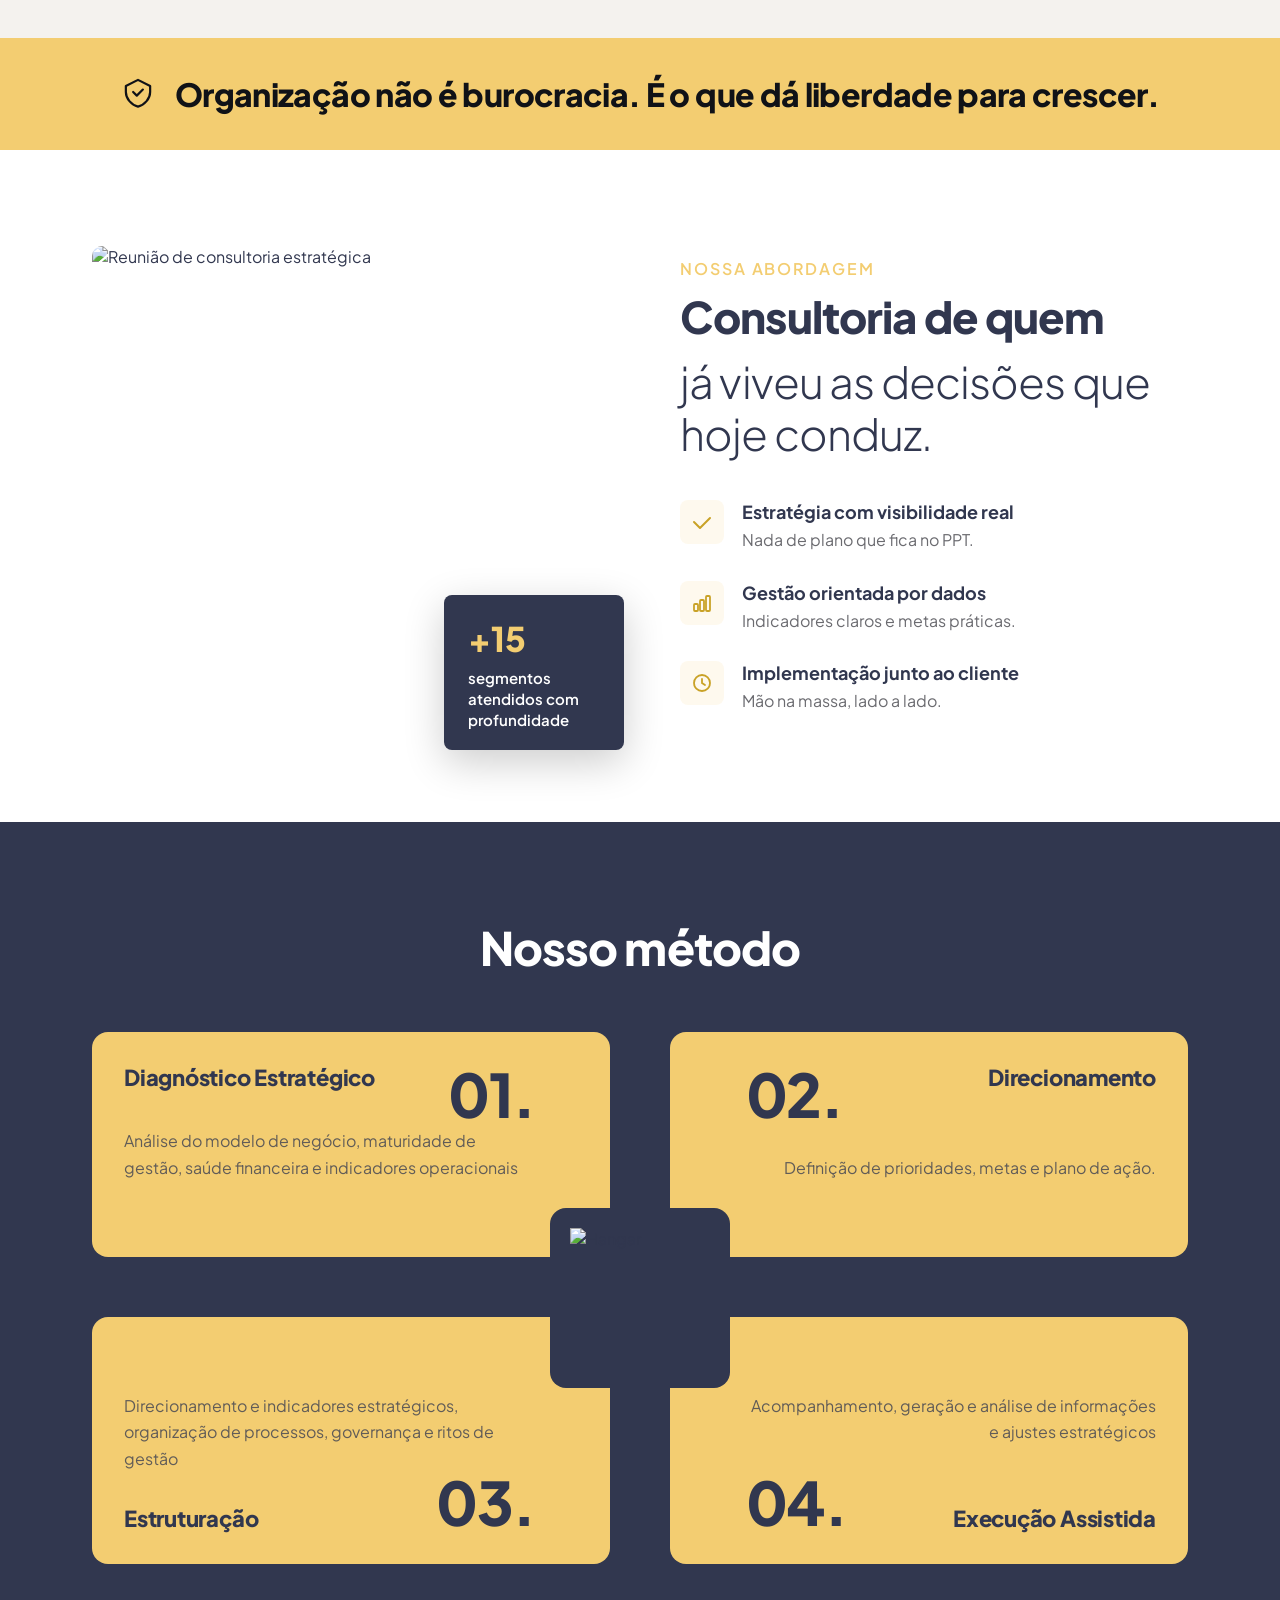
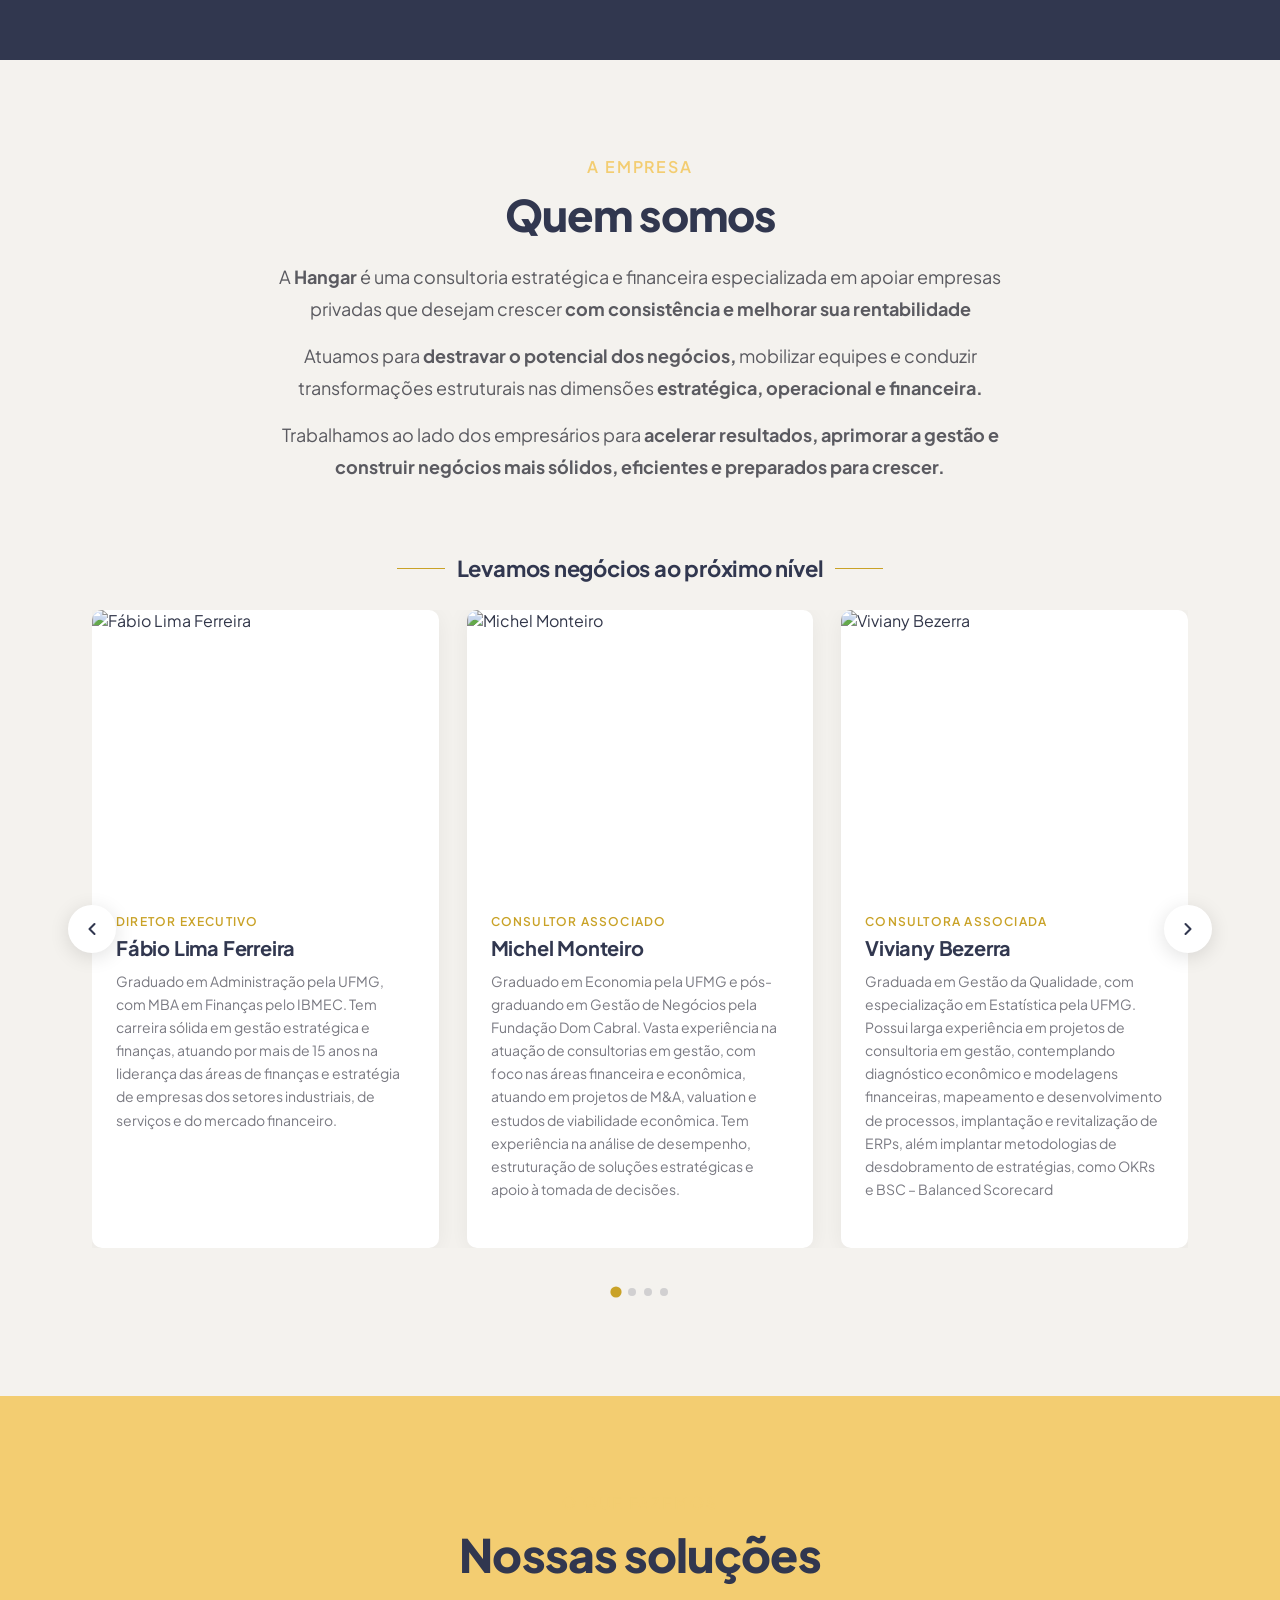
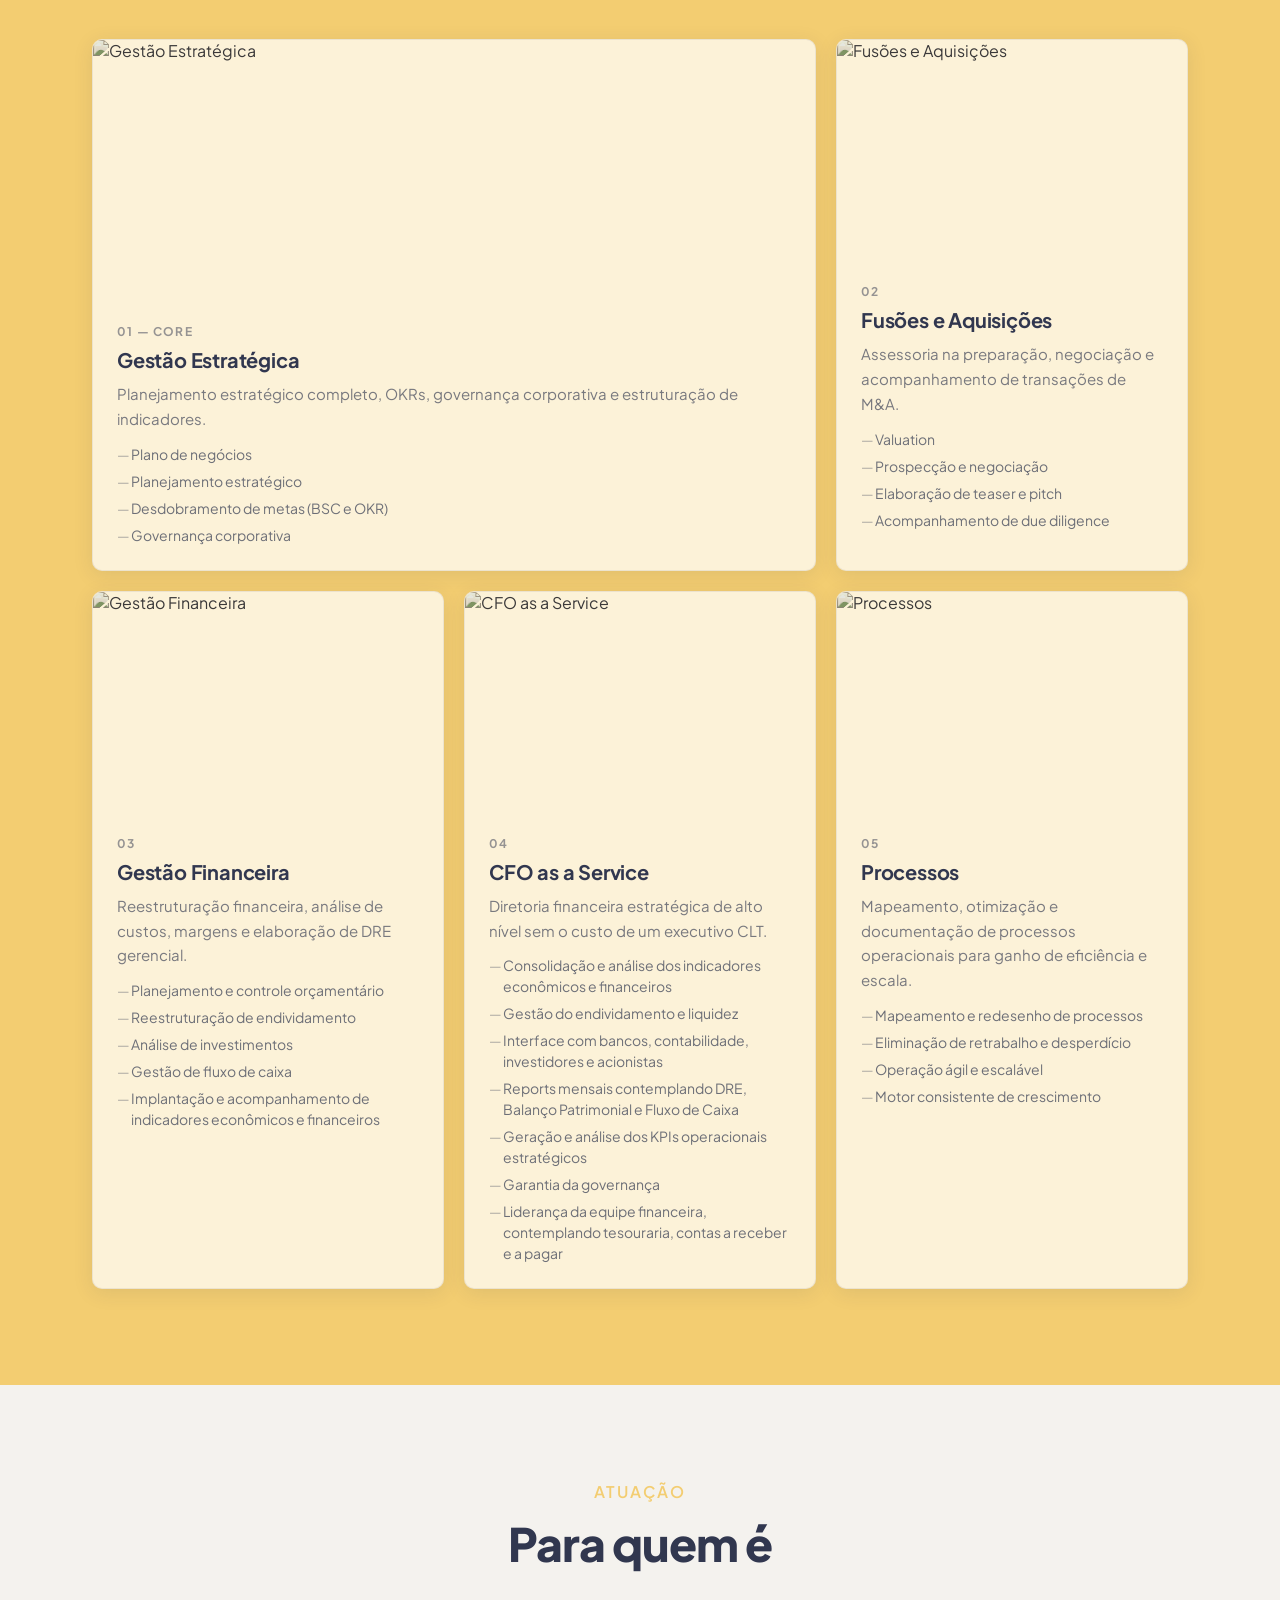
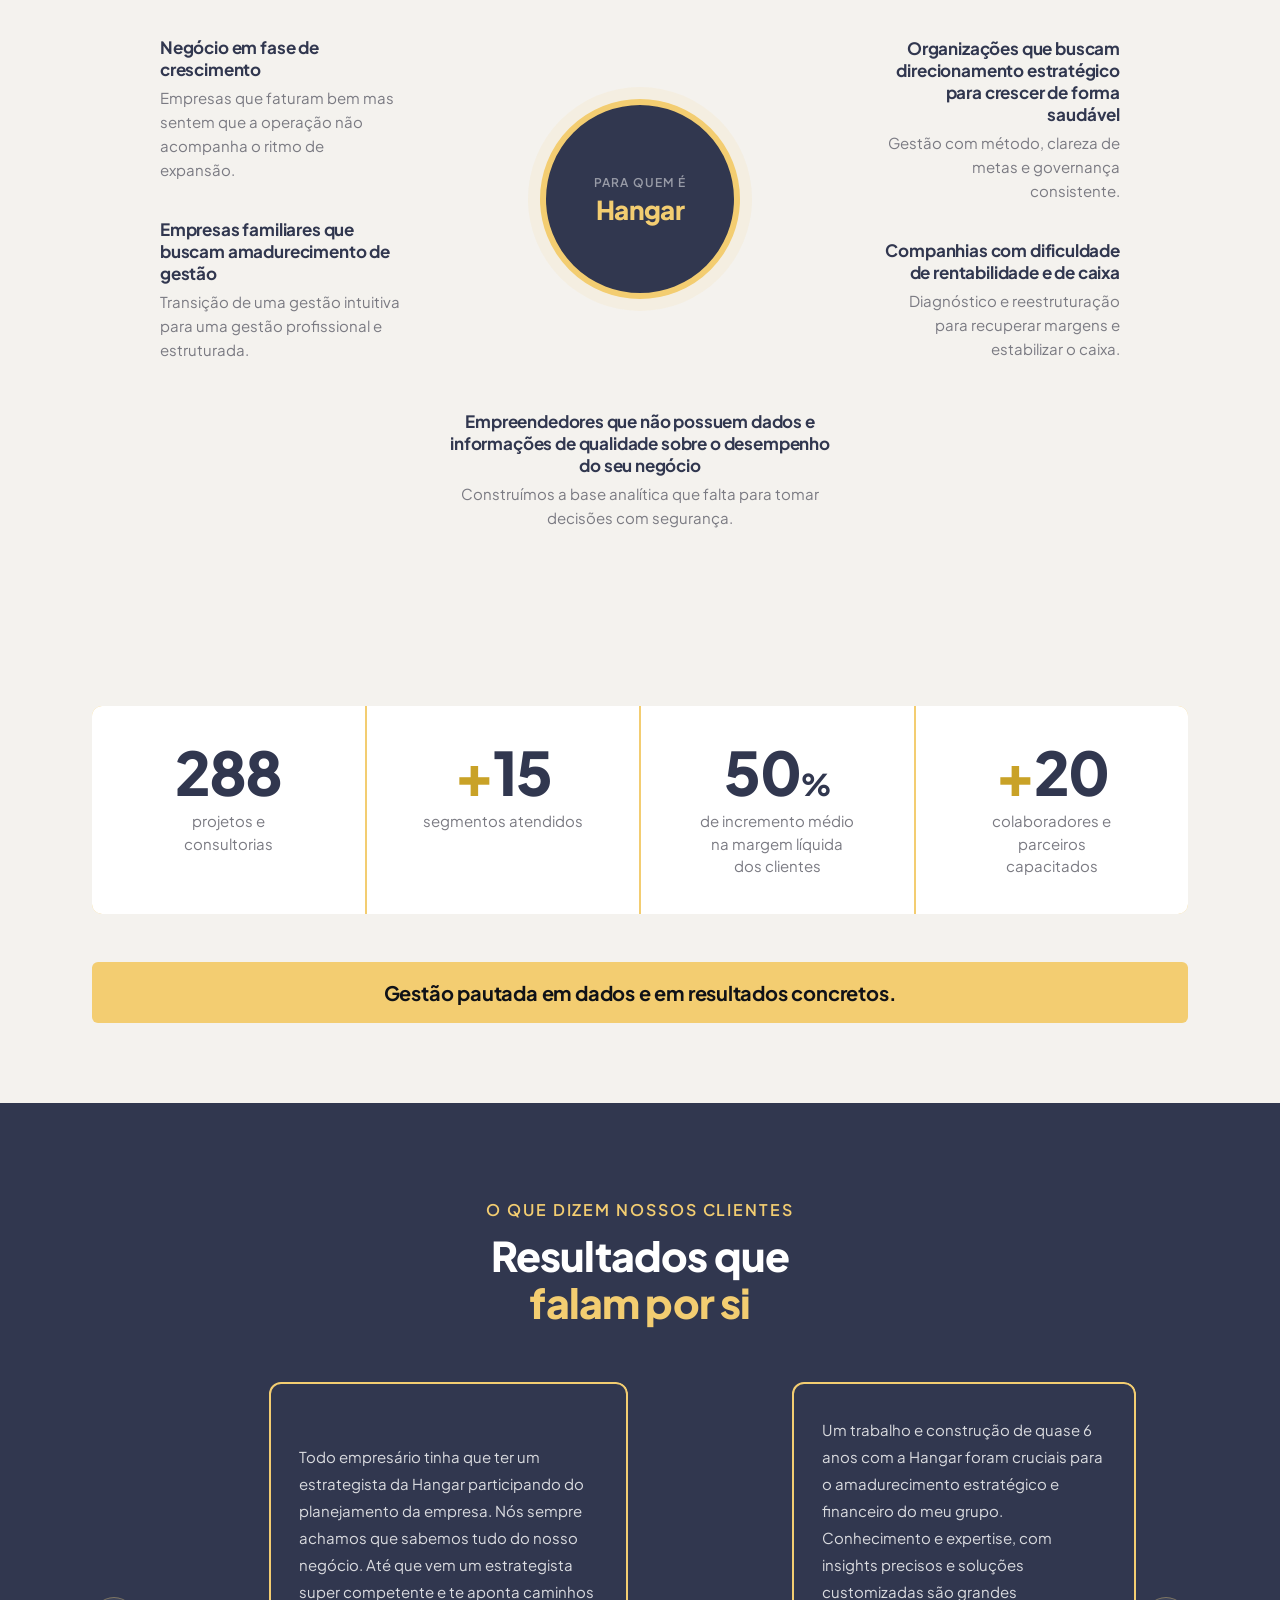
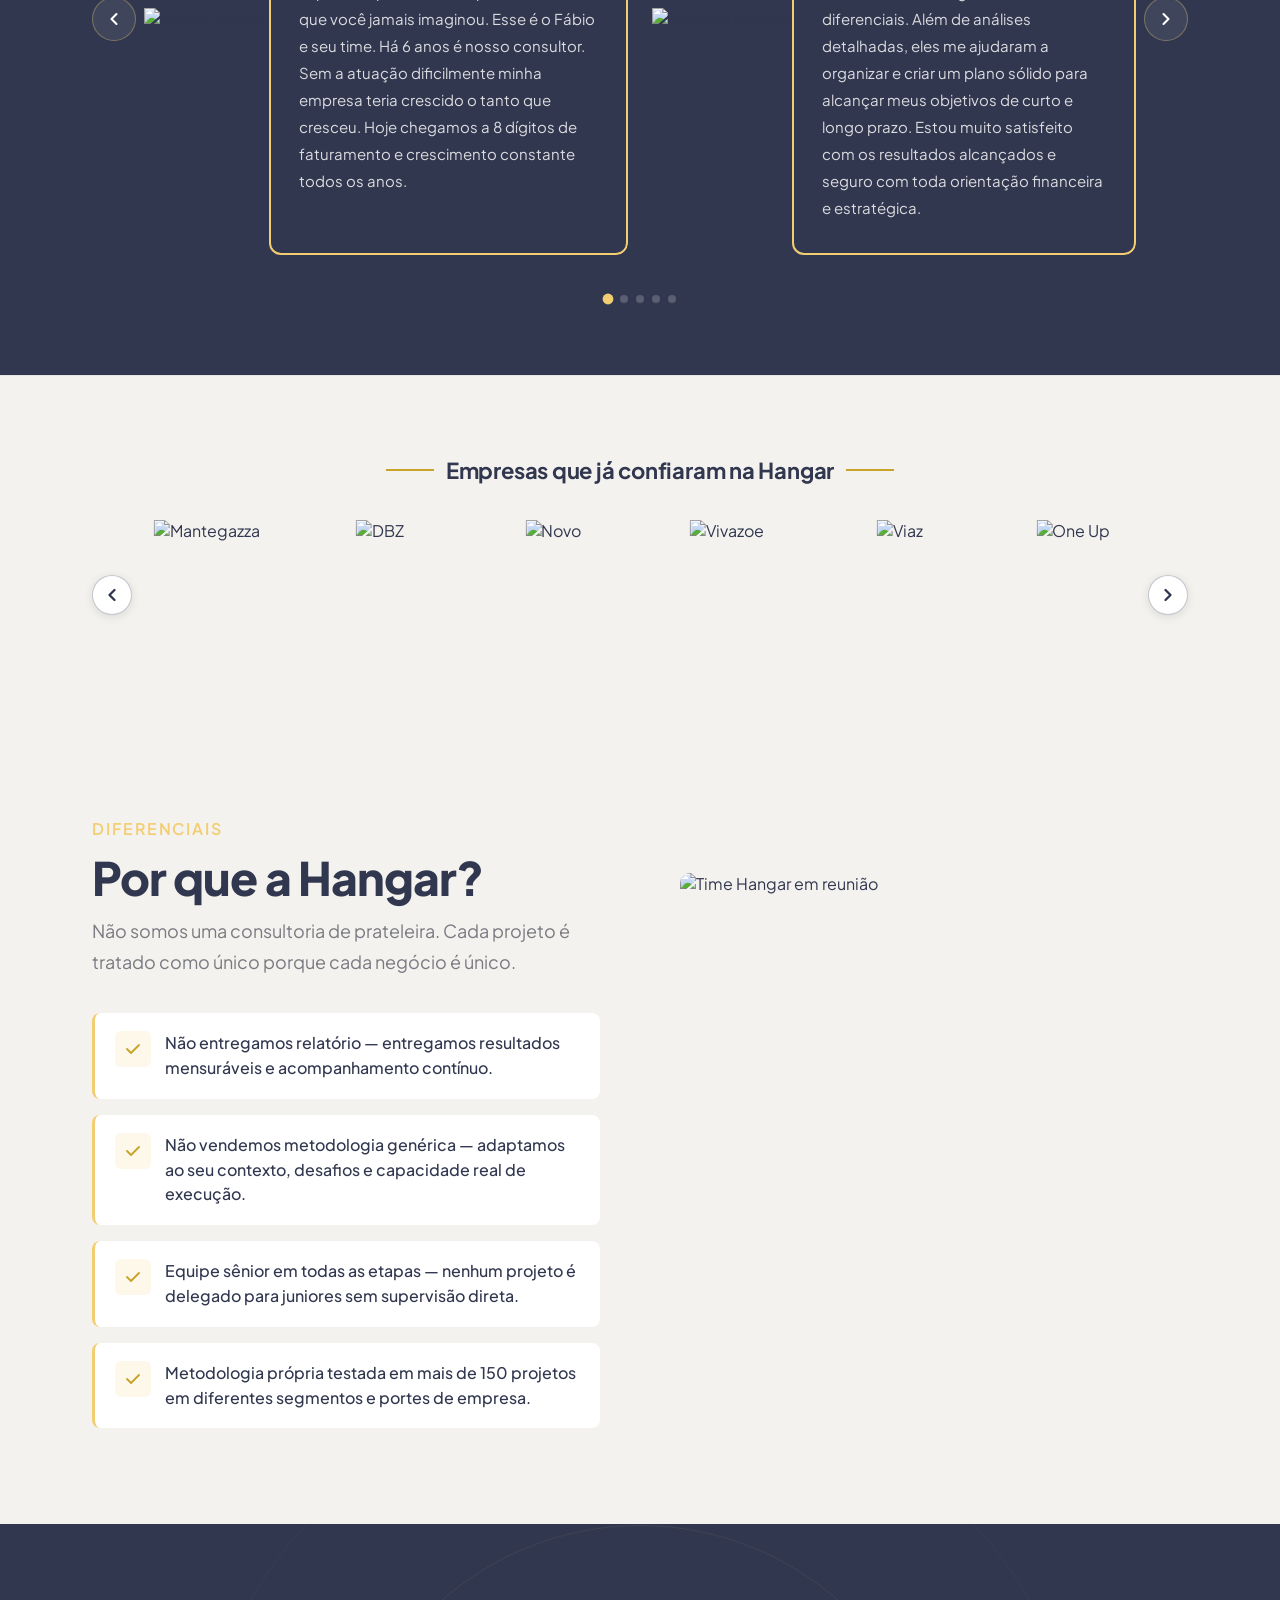
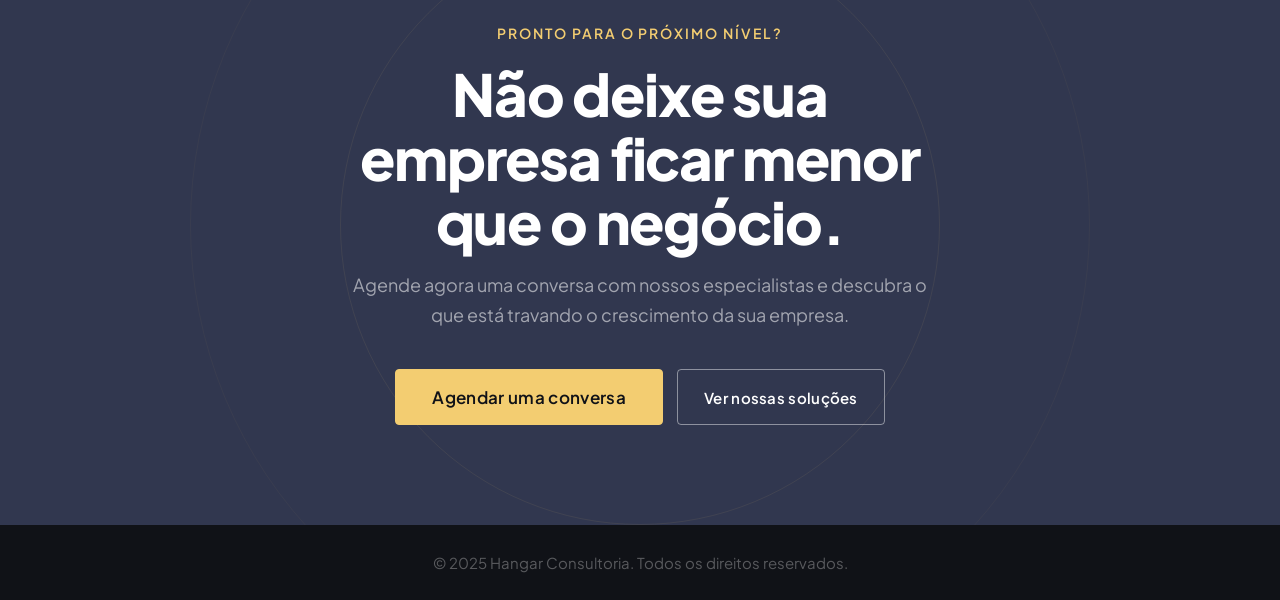
==== commit b54caadc: "depoimentos: break title so gold text starts on new line Co-Authored-By: Claude Sonnet 4.6 <noreply@" ====
--- a/index.html
+++ b/index.html
@@ -436,7 +436,7 @@
   <div class="container">
     <div class="depoimentos__header reveal">
       <span class="section-label">O que dizem nossos clientes</span>
-      <h2 class="depoimentos__title">Resultados que <span class="gold">falam por si</span></h2>
+      <h2 class="depoimentos__title">Resultados que<br><span class="gold">falam por si</span></h2>
     </div>
   </div>
   <div class="depo-carousel" id="depoCarousel">
--- a/assets/css/responsive-a.css
+++ b/assets/css/responsive-a.css
@@ -274,7 +274,7 @@
   .quem-somos__desc { font-size: 15px; }
 
   /* Carousel mobile: 1 card visível, botões ocultos → usar swipe + dots */
-  .team-carousel__btn { display: none; }
+  .team-carousel__btn { display: none !important; }
   .team-card__img { height: 220px; }
   .team-card__body { padding: 18px; }
   .team-card__name { font-size: 15px; }
@@ -283,7 +283,7 @@
   .depoimentos { padding: 56px 0 48px; }
   .depoimentos__header { margin-bottom: 36px; }
   .depo-carousel__inner { padding: 0 0; }
-  .depo-carousel__btn { display: none; }
+  .depo-carousel__btn { display: none !important; }
   .depo-card { padding: 24px 20px 20px; min-height: auto; }
   .depo-card__text { font-size: 14px; }
 
@@ -296,29 +296,36 @@
 
   /* ─── PARA QUEM ─────────────────────────────────────────── */
   .para-quem { padding: 56px 0; }
-  .para-quem__header { margin-bottom: 40px; }
+  .para-quem__header { margin-bottom: 24px; }
+
+  /* Oculta círculo — lista de cards ocupa toda a largura */
+  .para-quem__center { display: none; }
 
   .para-quem__layout {
     grid-template-columns: 1fr;
-    gap: 32px;
+    gap: 10px;
     max-width: 100%;
   }
 
-  /* Círculo aparece primeiro */
-  .para-quem__center { order: -1; }
-
-  .para-quem__circle {
-    width: 120px;
-    height: 120px;
-    border-width: 4px;
-    box-shadow: 0 0 0 8px rgba(241,205,113,.1);
-    padding: 12px;
-  }
-  .para-quem__circle-label { font-size: 9px; }
-  .para-quem__circle-title { font-size: 16px; }
-
+  .para-quem__col { gap: 10px; }
   .para-quem__col--right { align-items: flex-start; }
-  .publico-item { max-width: 100%; text-align: left !important; }
+
+  /* Cards mobile — borda dourada lateral */
+  .publico-item {
+    max-width: 100%;
+    text-align: left !important;
+    background: #ffffff;
+    border-left: 3px solid var(--gold-dark);
+    border-radius: 0 8px 8px 0;
+    padding: 16px 18px;
+    box-shadow: 0 2px 10px rgba(0,0,0,.06);
+  }
+  .publico-item__title { color: var(--navy-dark); font-size: 15px; }
+  .publico-item__desc  { font-size: 13px; margin-top: 4px; }
+
+  /* 5º item */
+  .para-quem__bottom { margin-top: 10px; }
+  .para-quem__bottom .publico-item { text-align: left !important; max-width: 100%; }
 
   /* ─── NÚMEROS ───────────────────────────────────────────── */
   .numeros { padding: 56px 0; }
@@ -334,6 +341,8 @@
   .logos-section { padding: 36px 0; }
   .logos-row { gap: 20px; }
   .logo-item { font-size: 14px; }
+  .logos-carousel__btn { display: none !important; }
+  .logos-carousel { padding: 0; }
 
   /* ─── POR QUE HANGAR ────────────────────────────────────── */
   .porque { padding: 56px 0; }
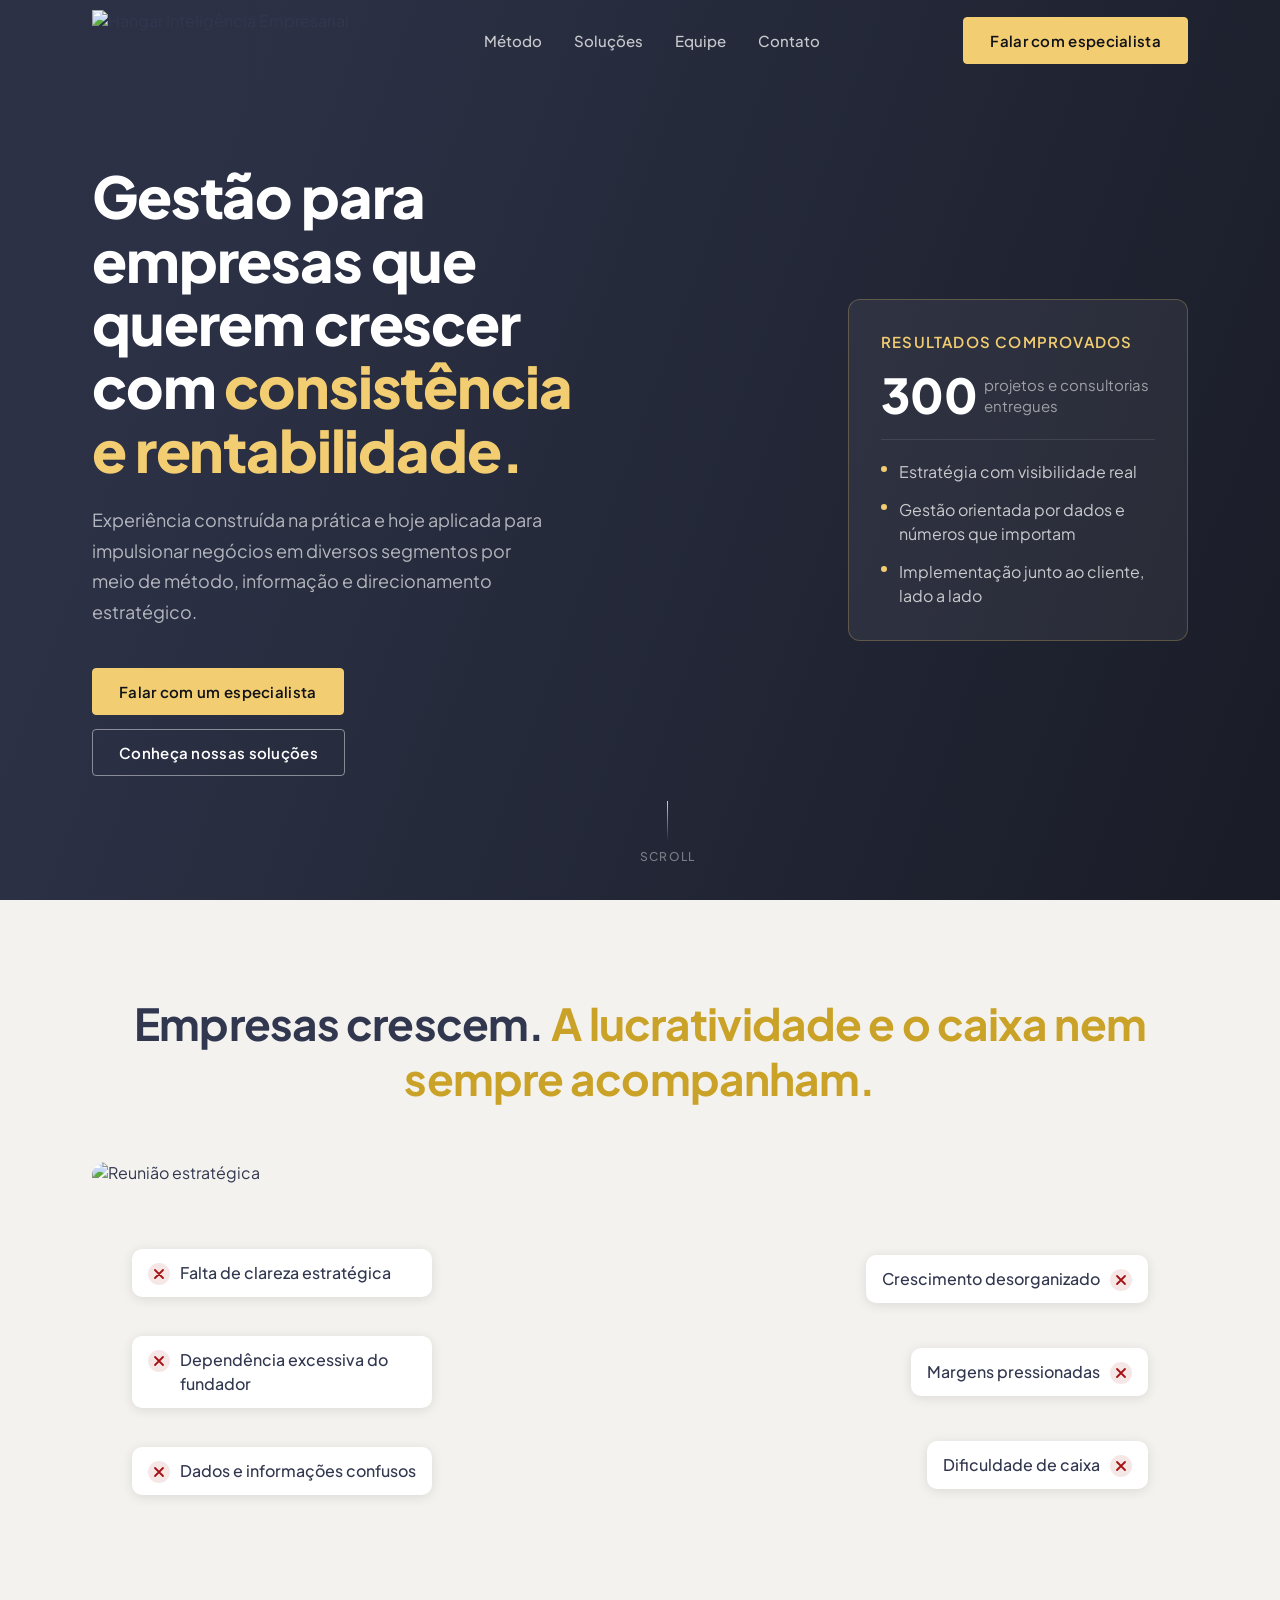
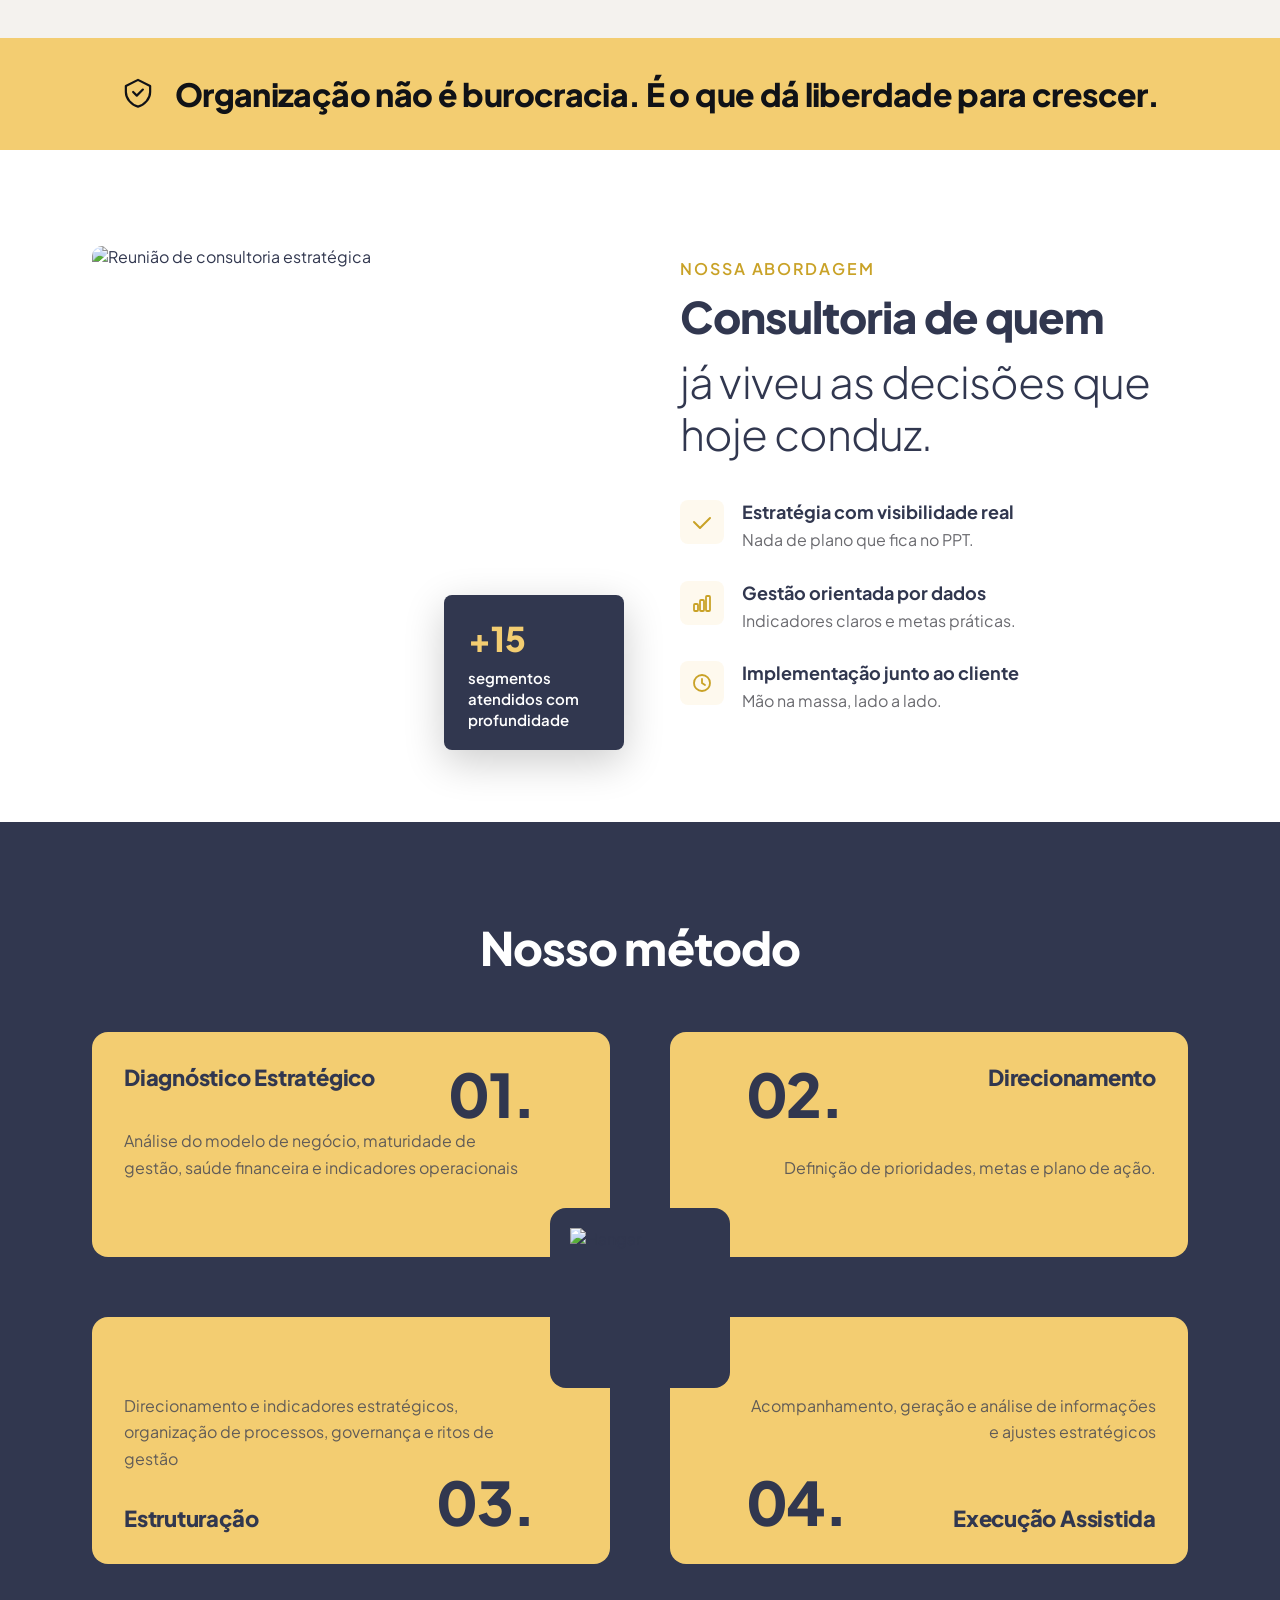
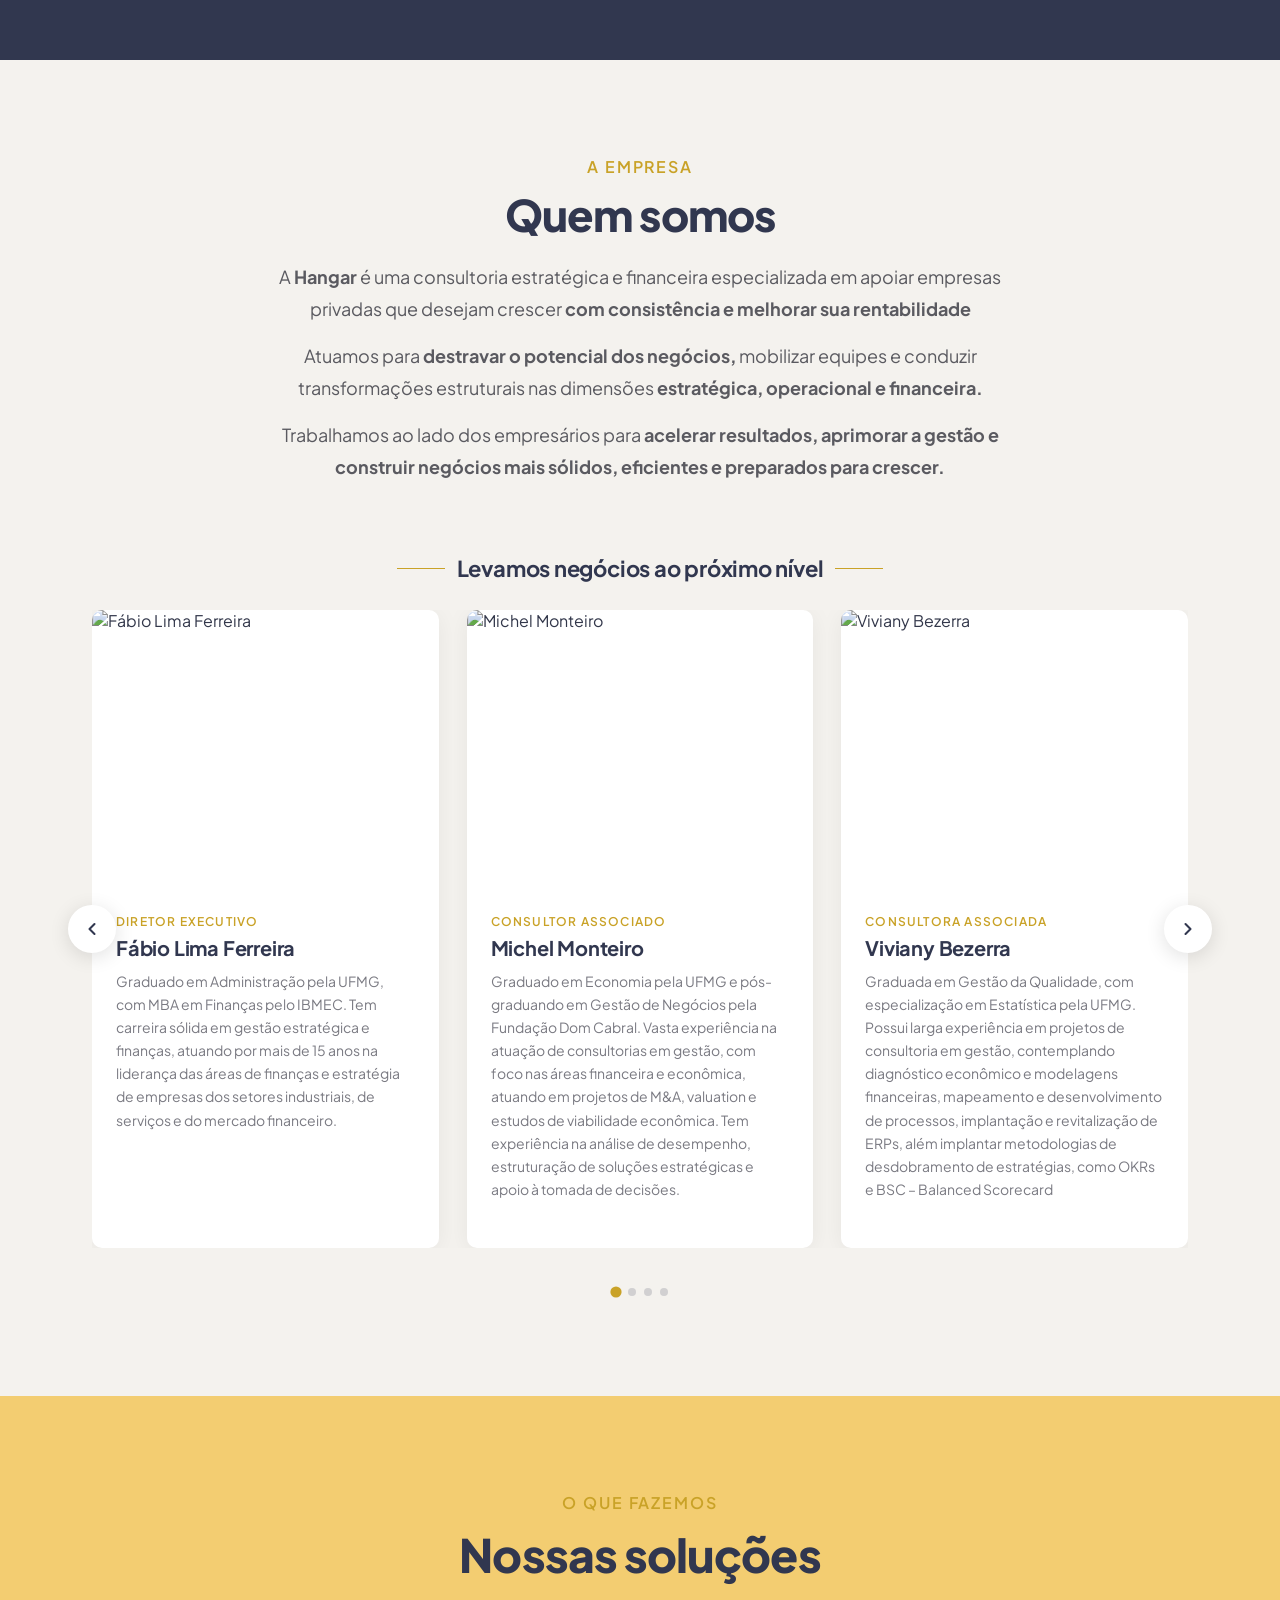
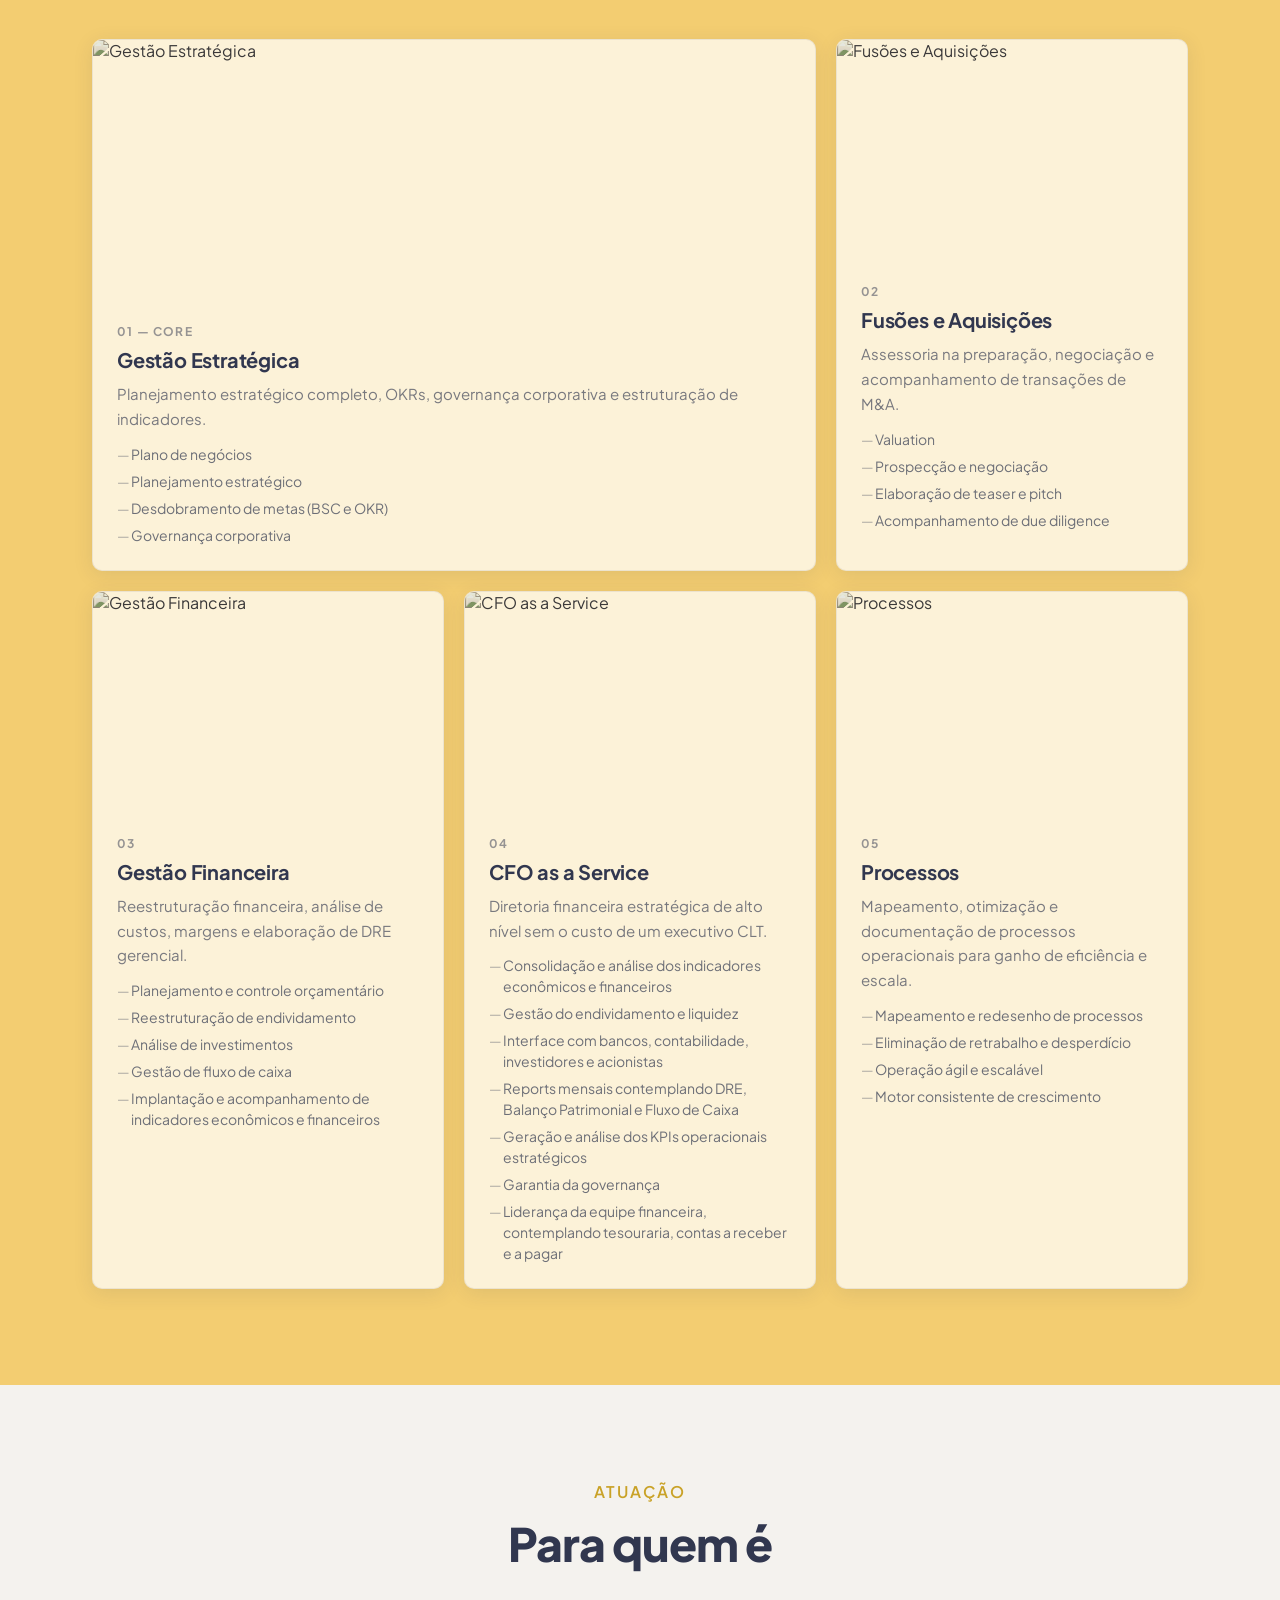
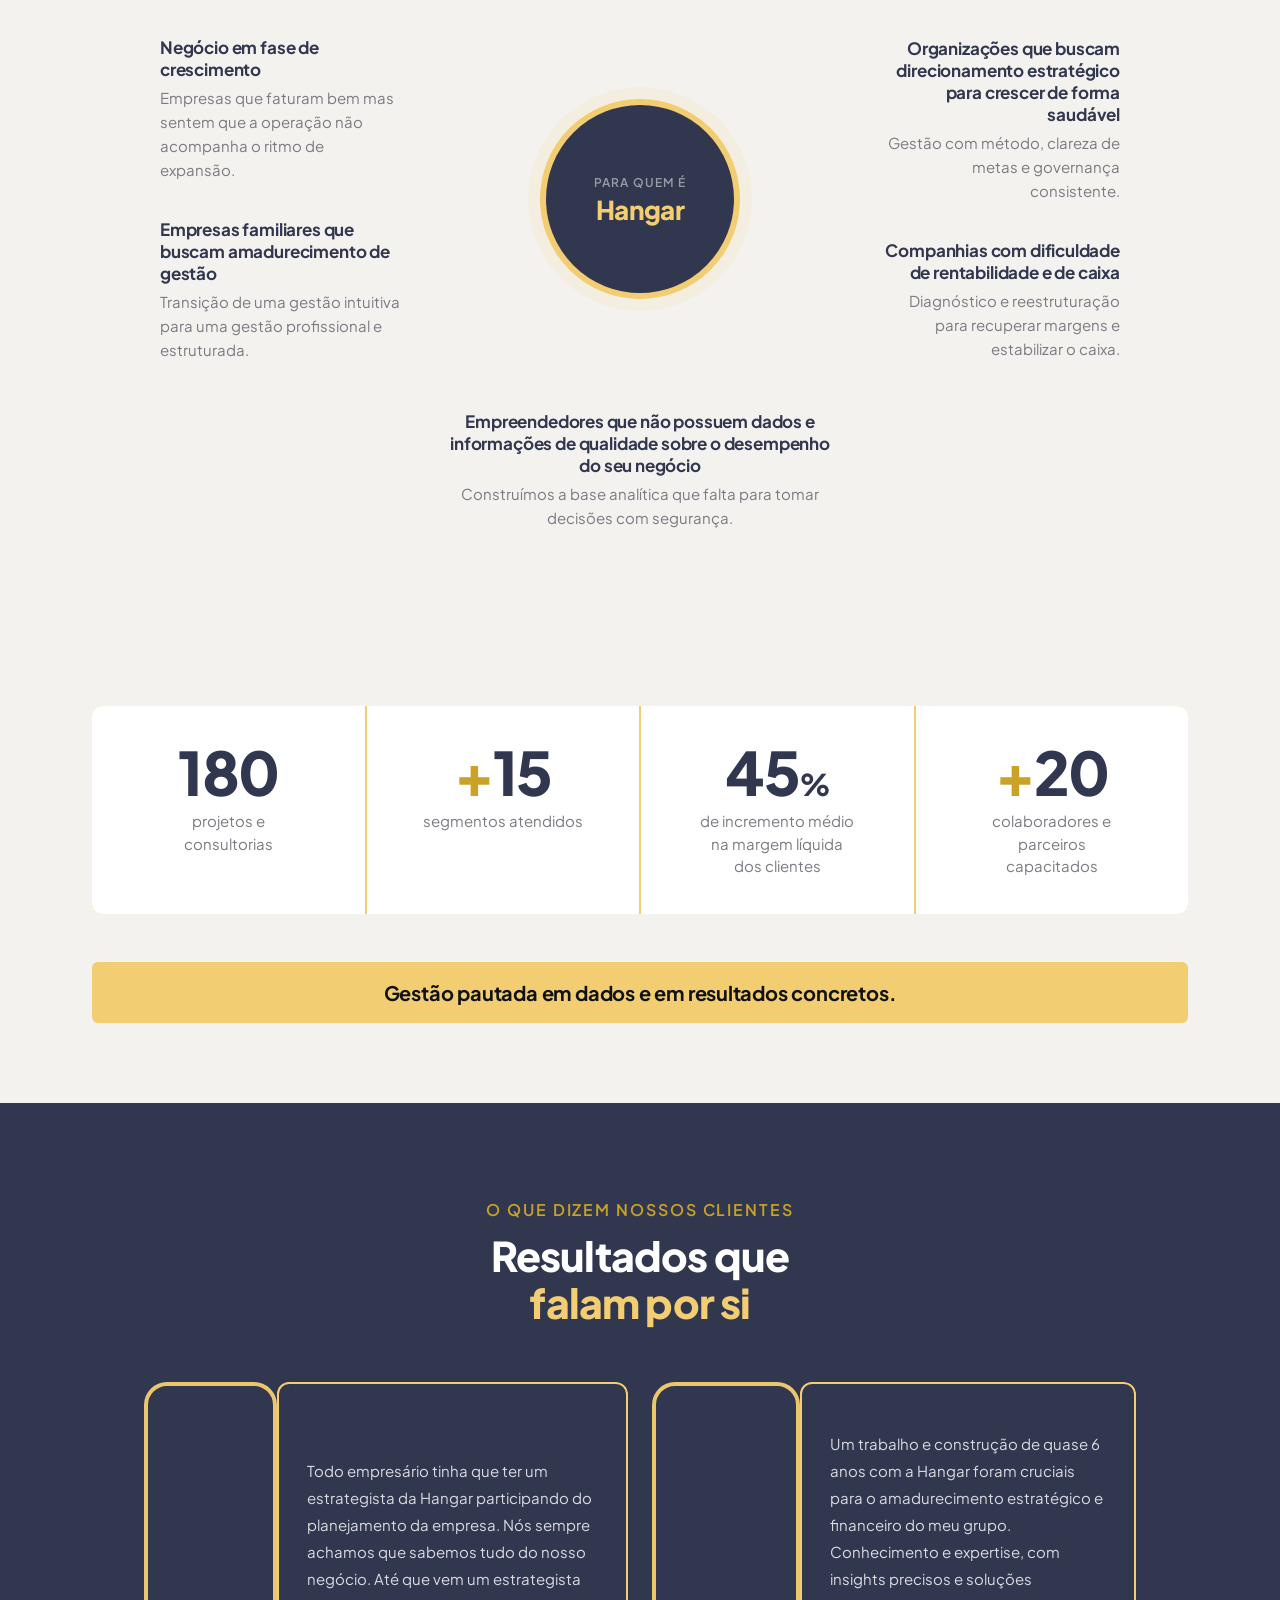
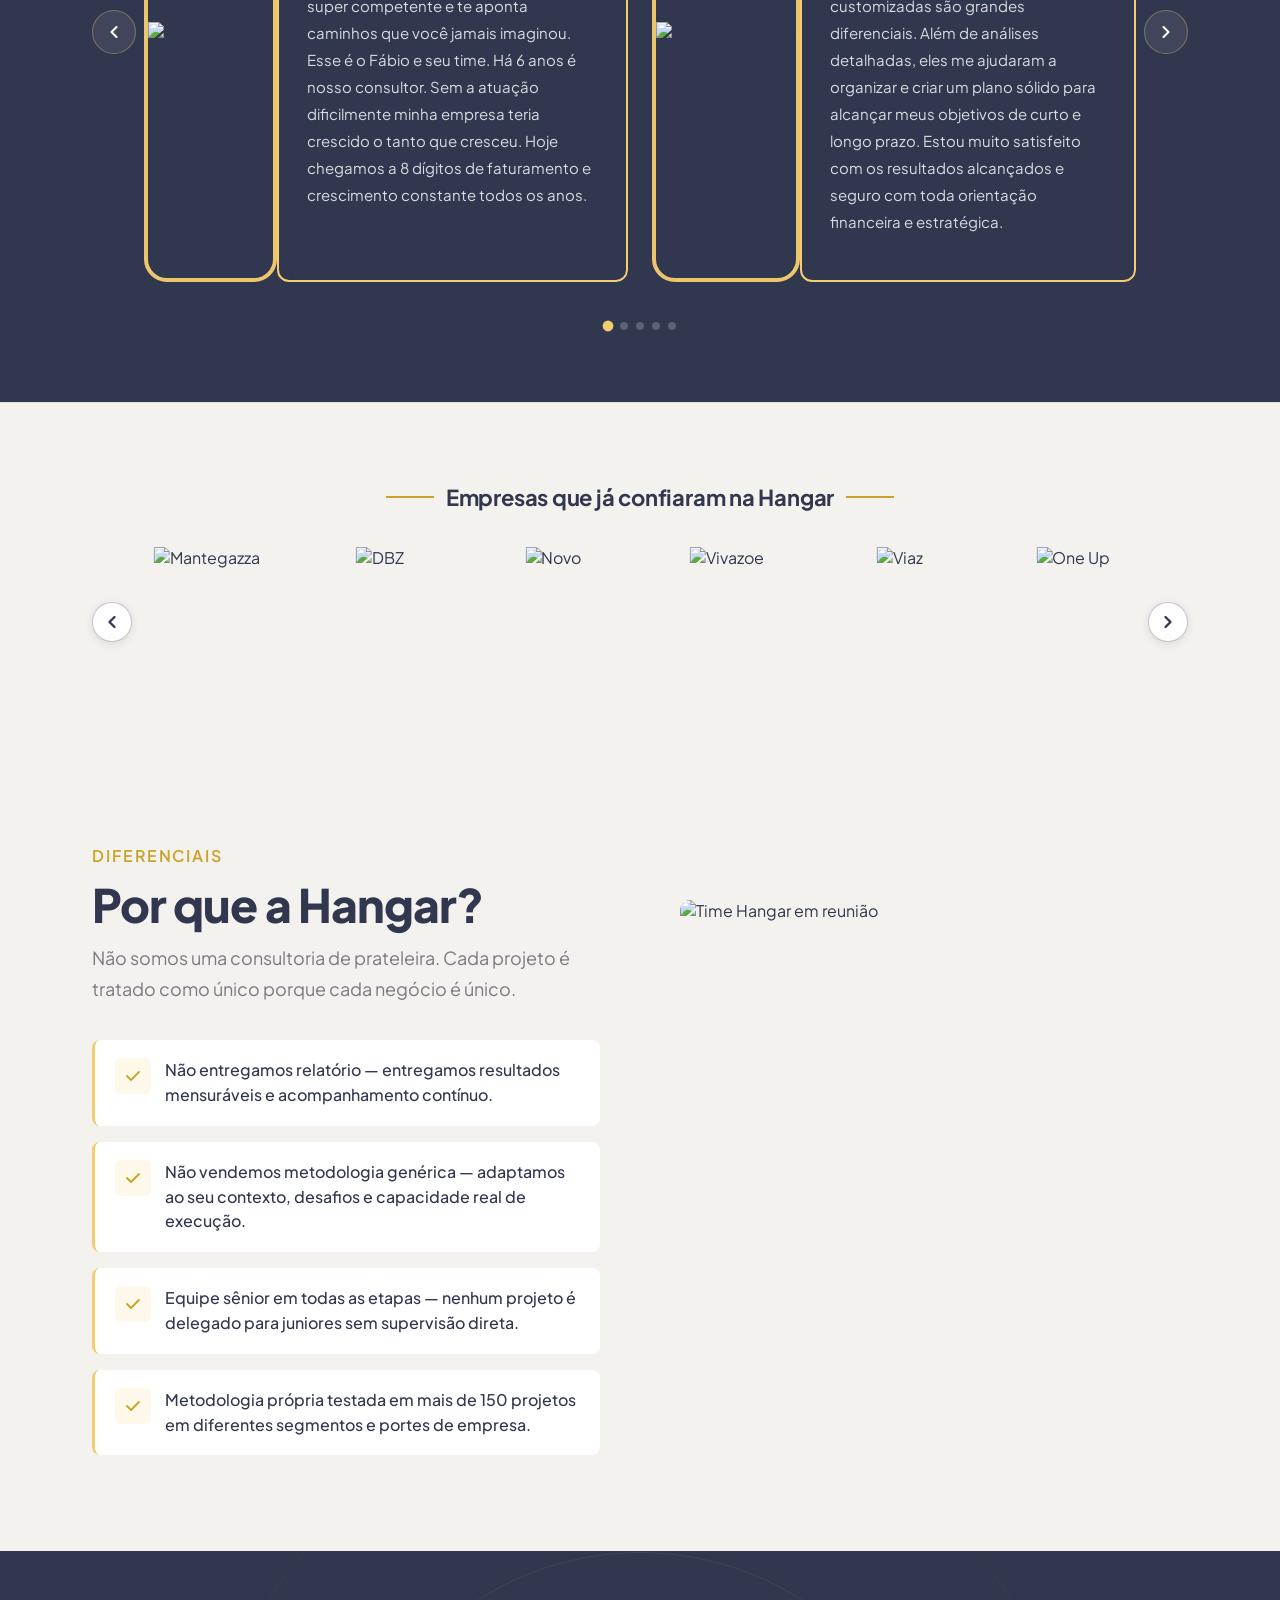
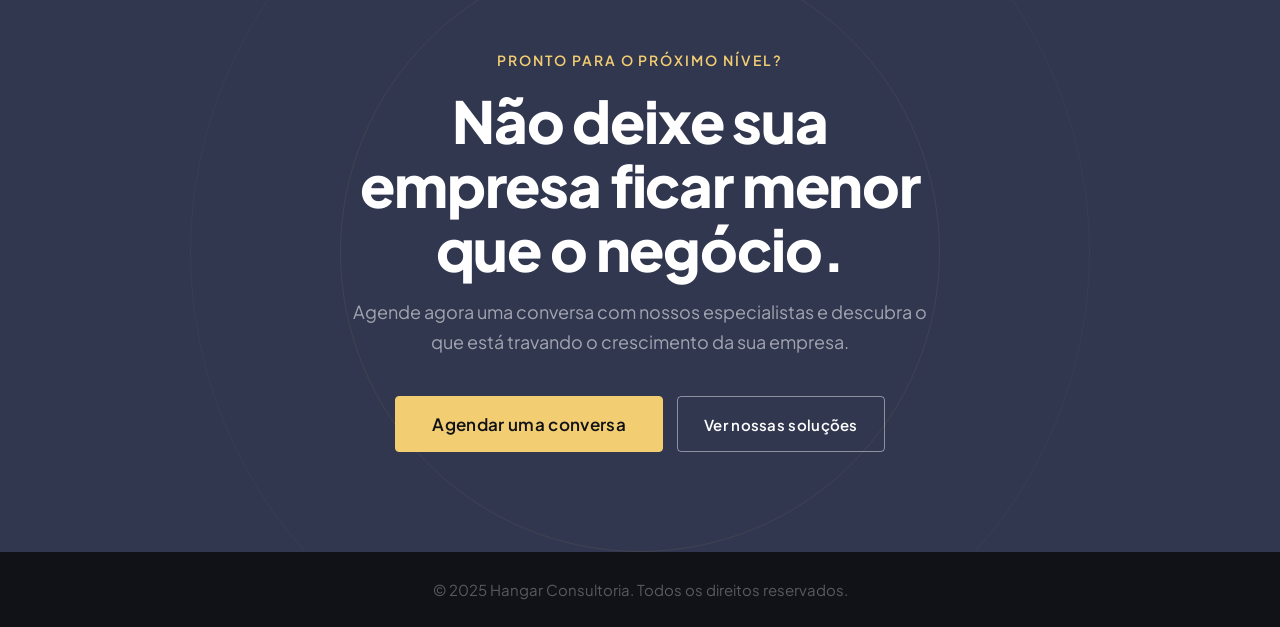
==== commit a887a2b3: "logos carousel: dots on mobile + faster autoplay (1800ms) - Add dots container to HTML (index + php)" ====
--- a/index.html
+++ b/index.html
@@ -569,6 +569,7 @@
         <svg width="20" height="20" viewBox="0 0 24 24" fill="none" stroke="currentColor" stroke-width="2.8" stroke-linecap="round" stroke-linejoin="round"><polyline points="9 6 15 12 9 18"/></svg>
       </button>
     </div>
+    <div class="logos-carousel__dots" id="logosDots"></div>
   </div>
 </section>
 
--- a/assets/css/style.css
+++ b/assets/css/style.css
@@ -16,7 +16,7 @@
 
 /* ─── RESET ───────────────────────────────────────────────── */
 *, *::before, *::after { box-sizing: border-box; margin: 0; padding: 0; }
-html { scroll-behavior: smooth; }
+html { scroll-behavior: smooth; overflow-x: hidden; }
 body { font-family: var(--font); color: var(--carvao); background: var(--branco); overflow-x: hidden; }
 img { display: block; max-width: 100%; }
 a { text-decoration: none; color: inherit; }
@@ -29,7 +29,7 @@
   font-weight: 600;
   letter-spacing: .12em;
   text-transform: uppercase;
-  color: var(--gold);
+  color: var(--gold-dark);
   margin-bottom: 12px;
   display: block;
 }
@@ -104,7 +104,7 @@
   align-items: center;
 }
 .navbar__logo-img {
-  height: 70px;
+  height: 60px;
   width: auto;
   display: block;
   object-fit: contain;
@@ -535,7 +535,8 @@
   flex-direction: row;
   height: auto;
   align-items: center;
-  border-radius: 12px;
+  border-radius: 23px;
+  border: 4px solid #ebc66d !important;
   overflow: hidden;
 }
 .depo-card__photo {
@@ -598,6 +599,9 @@
 
 /* Carousel */
 .logos-carousel { position: relative; padding: 0 44px; }
+.logos-carousel__dots { display: none; justify-content: center; gap: 8px; margin-top: 20px; }
+.logos-carousel__dot { width: 8px; height: 8px; border-radius: 50%; background: rgba(49,55,79,.2); border: none; cursor: pointer; padding: 0; transition: background .2s, transform .2s; }
+.logos-carousel__dot--active { background: var(--gold-dark); transform: scale(1.3); }
 .logos-carousel__track-wrapper { overflow: hidden; }
 .logos-carousel__track { display: flex; gap: 32px; align-items: center; }
 .logos-carousel__item { flex-shrink: 0; display: flex; align-items: center; justify-content: center; }
--- a/assets/css/responsive-a.css
+++ b/assets/css/responsive-a.css
@@ -157,7 +157,7 @@
     gap: 32px;
   }
   .hero__overlay {
-    background: linear-gradient(180deg, rgba(16,18,23,.94) 50%, rgba(16,18,23,.78) 100%);
+    background: linear-gradient(110deg, #31374fd4 18%, #31374f47 100%);
   }
   .hero__h1 { font-size: clamp(30px, 8vw, 40px); }
   .hero__sub { max-width: 100%; font-size: 15px; }
@@ -284,7 +284,11 @@
   .depoimentos__header { margin-bottom: 36px; }
   .depo-carousel__inner { padding: 0 0; }
   .depo-carousel__btn { display: none !important; }
-  .depo-card { padding: 24px 20px 20px; min-height: auto; }
+
+  /* Depo card: empilha verticalmente no mobile */
+  .depo-card { flex-direction: column; align-items: center; min-height: auto; }
+  .depo-card__left { width: auto; min-width: unset; border-radius: 23px; border: 4px solid #ebc66d !important; }
+  .depo-card__right { width: 100%; border-radius: 12px; padding: 20px; }
   .depo-card__text { font-size: 14px; }
 
   /* ─── SOLUÇÕES ──────────────────────────────────────────── */
@@ -343,6 +347,7 @@
   .logo-item { font-size: 14px; }
   .logos-carousel__btn { display: none !important; }
   .logos-carousel { padding: 0; }
+  .logos-carousel__dots { display: flex; }
 
   /* ─── POR QUE HANGAR ────────────────────────────────────── */
   .porque { padding: 56px 0; }
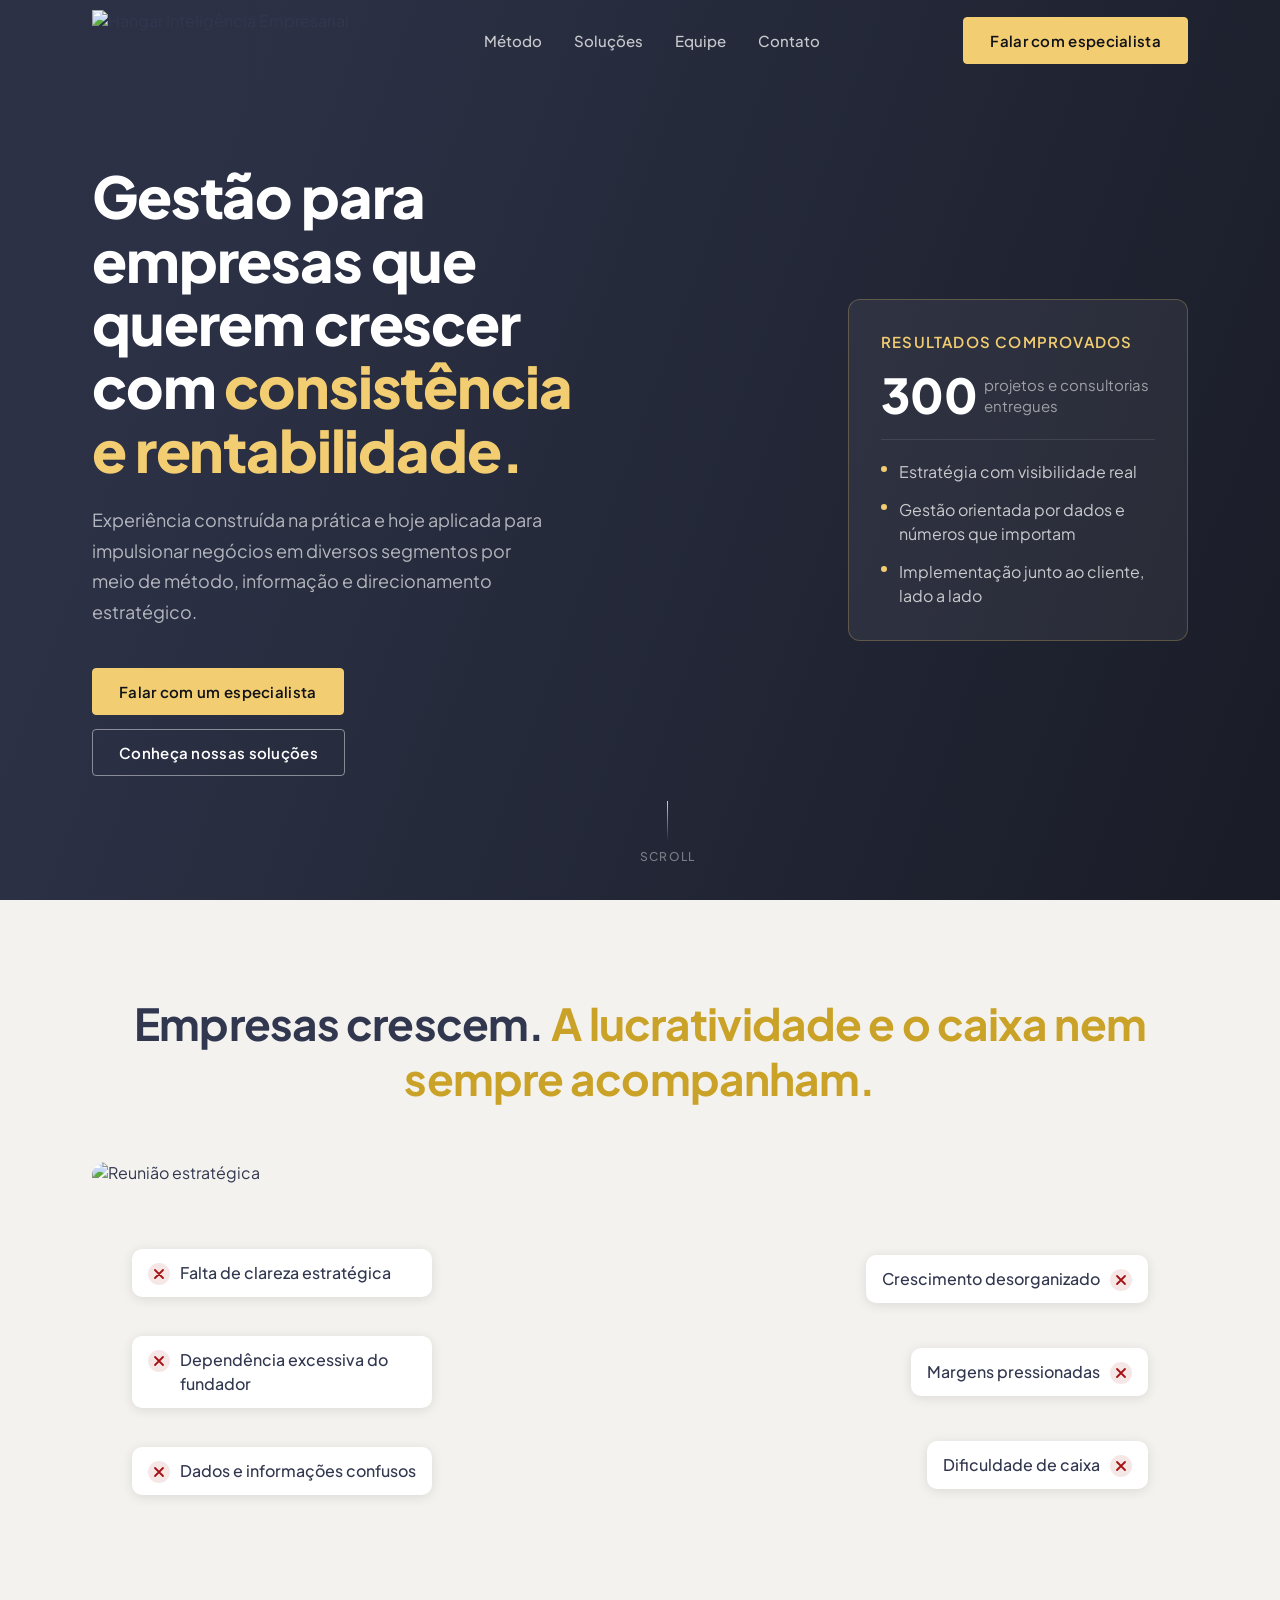
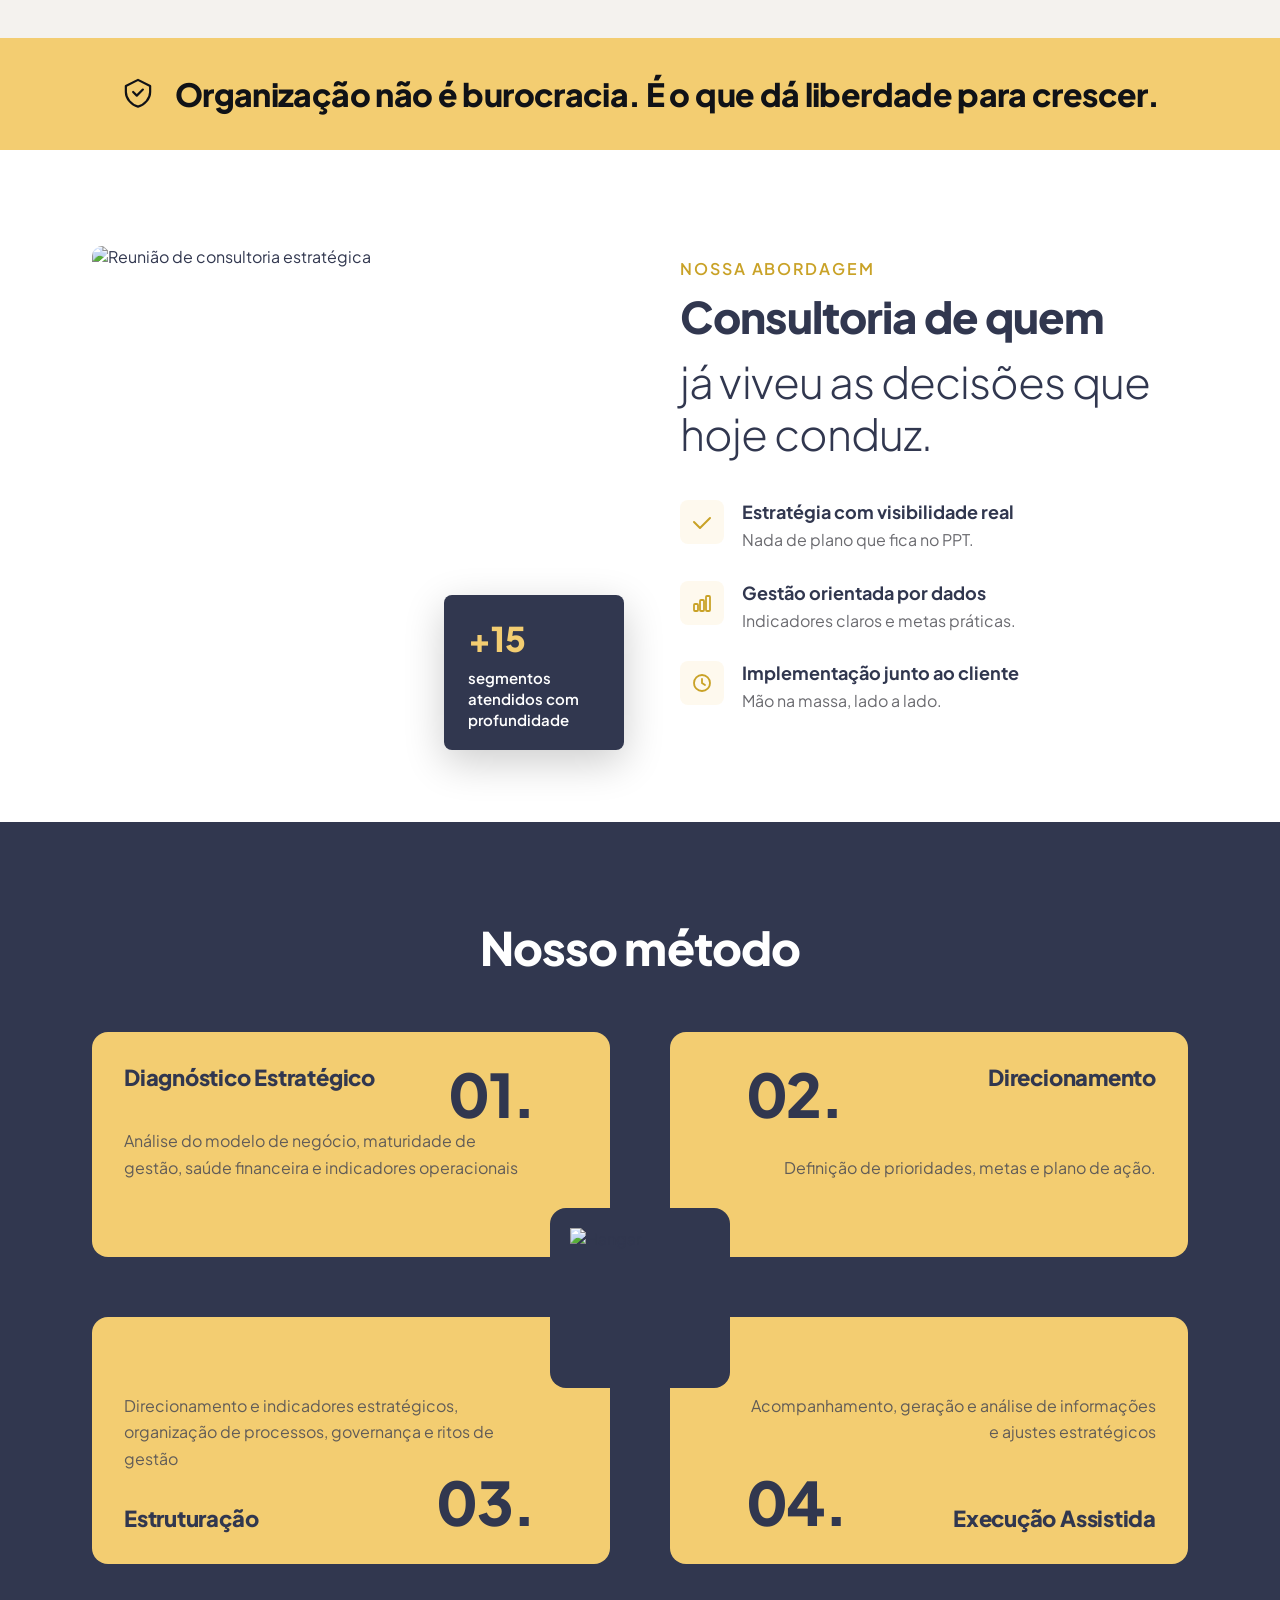
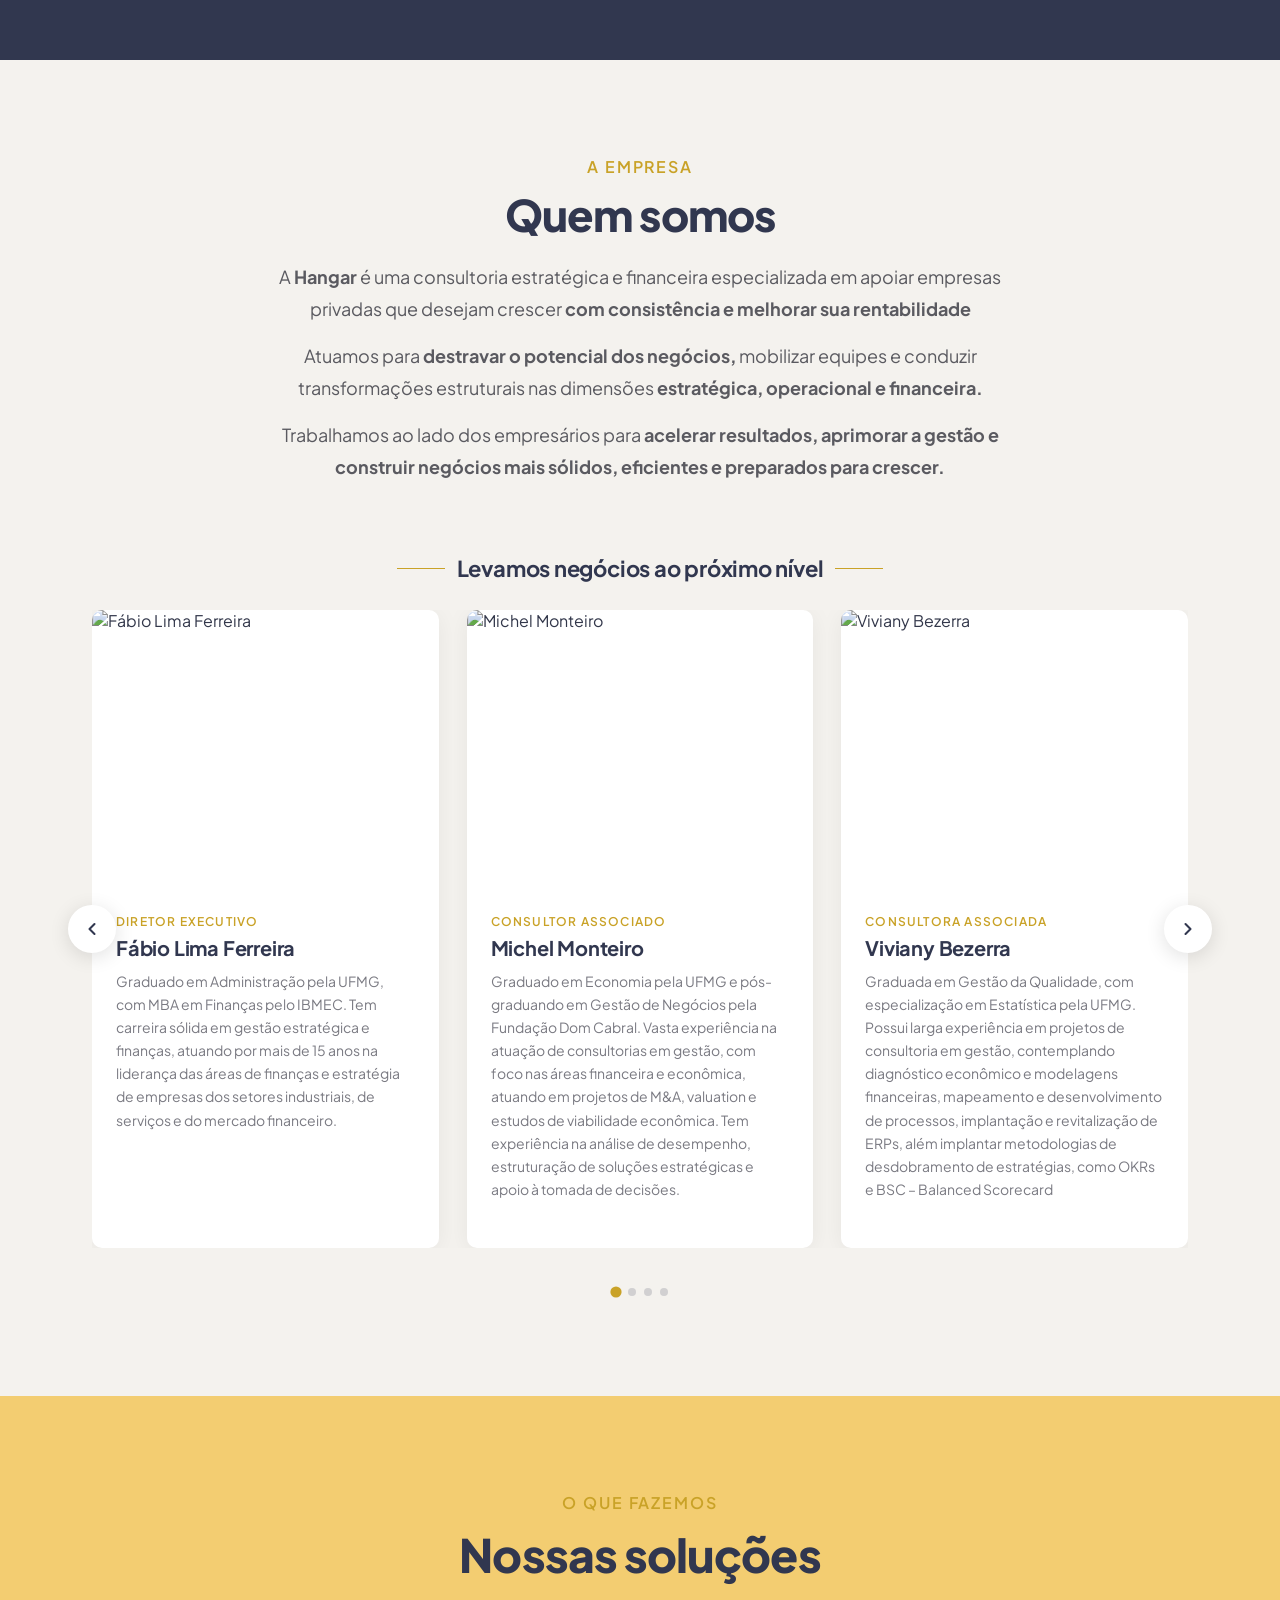
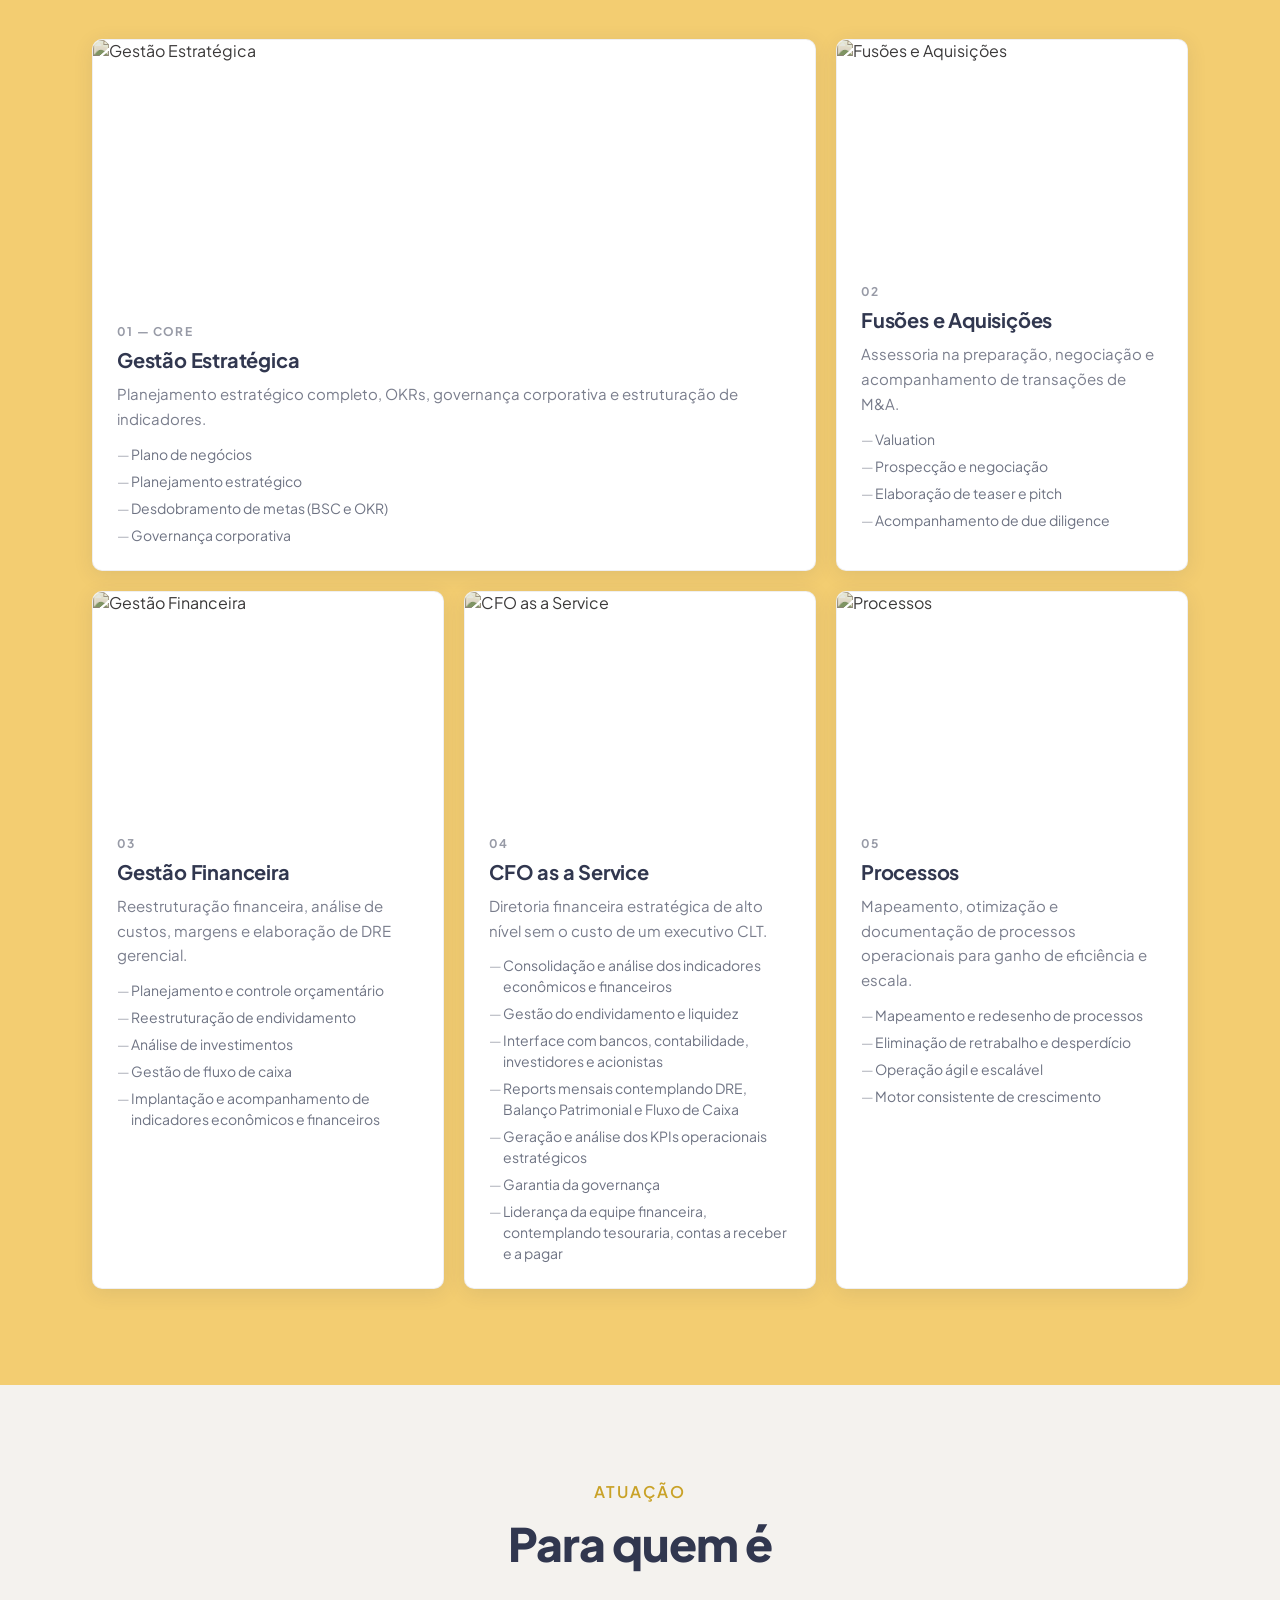
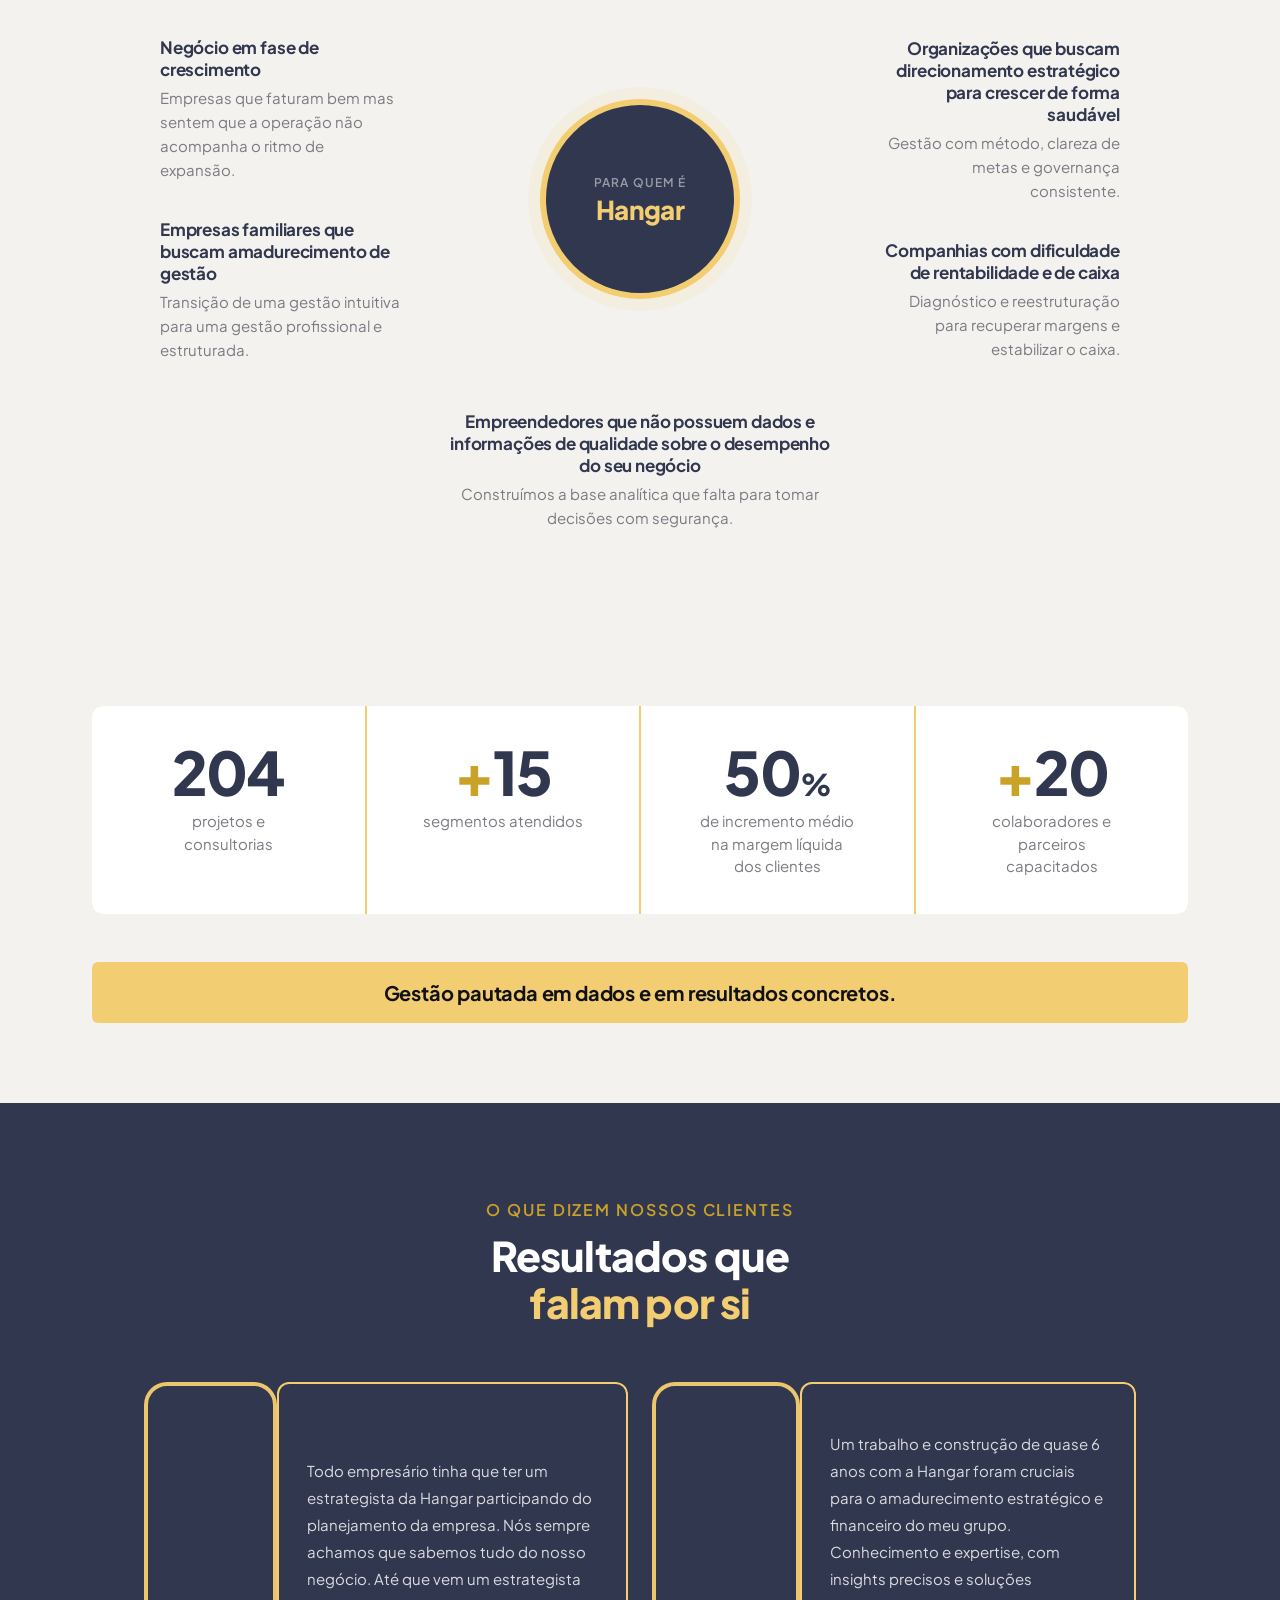
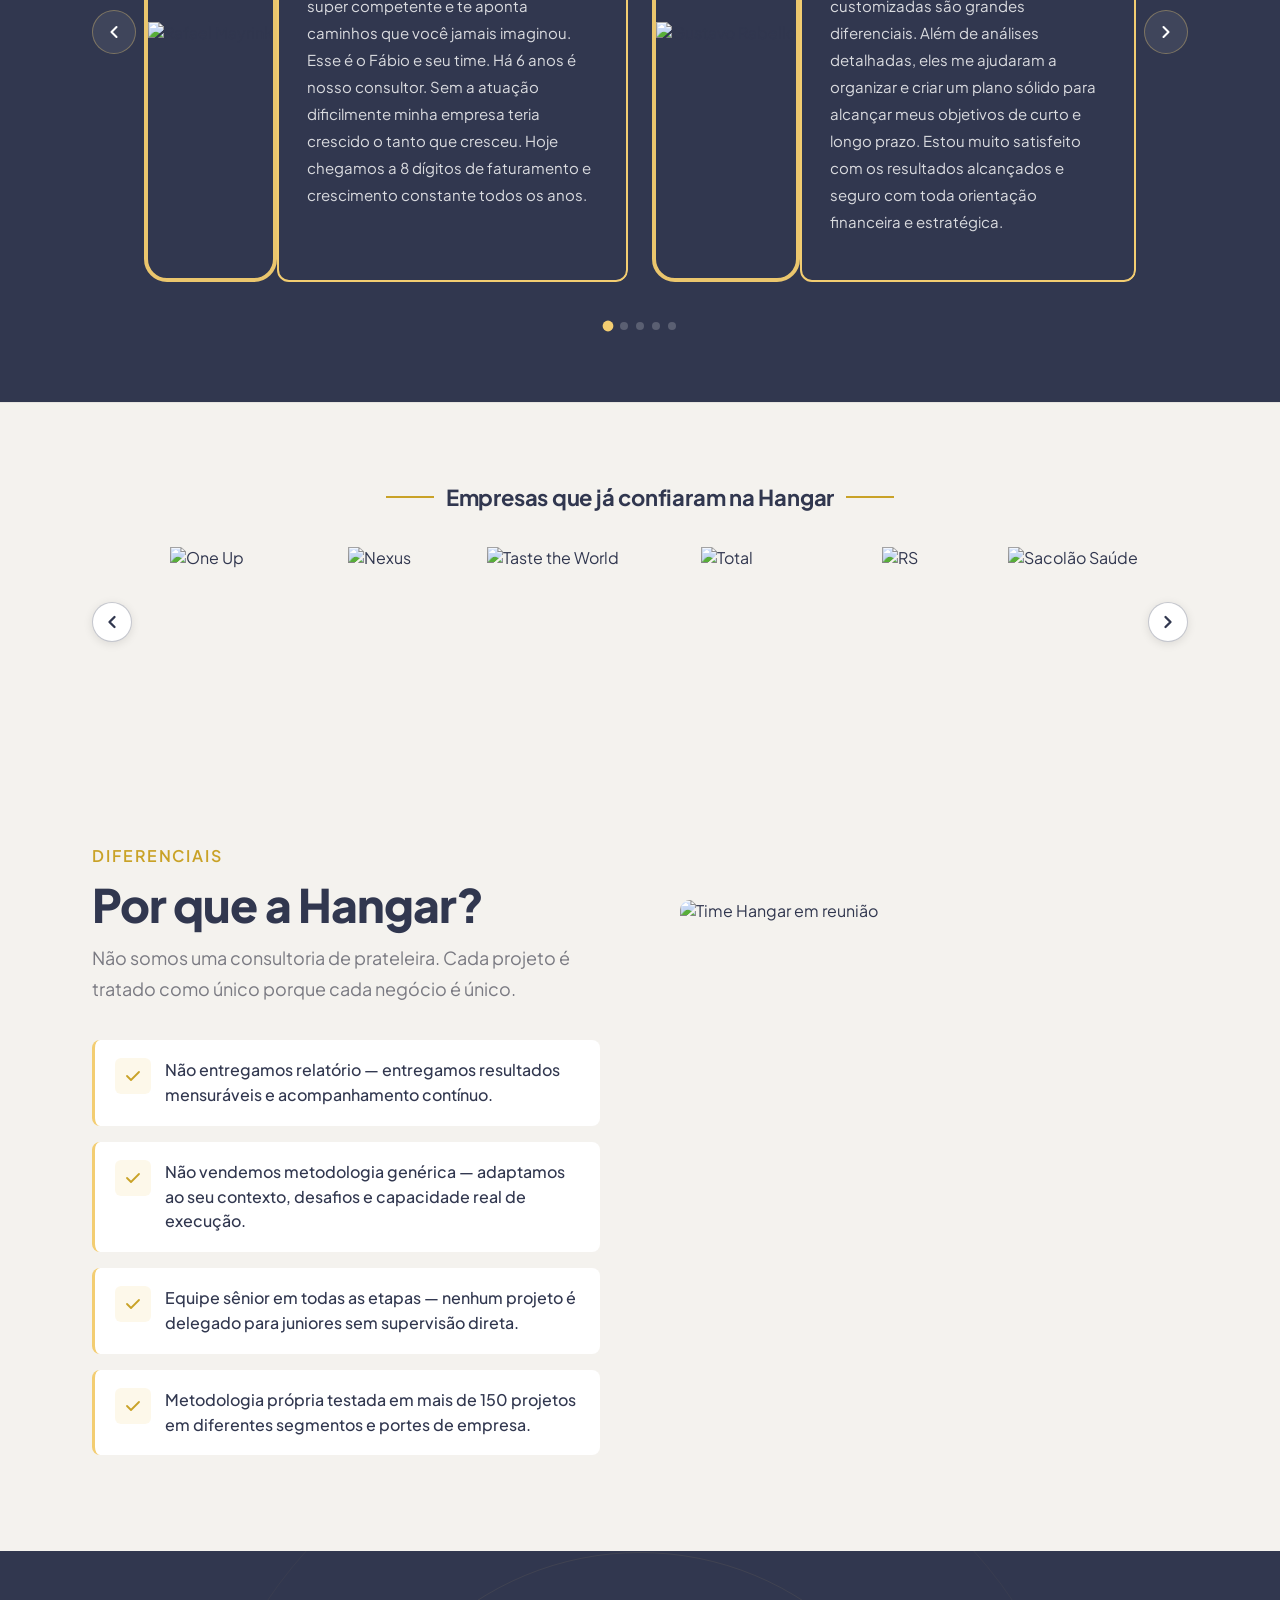
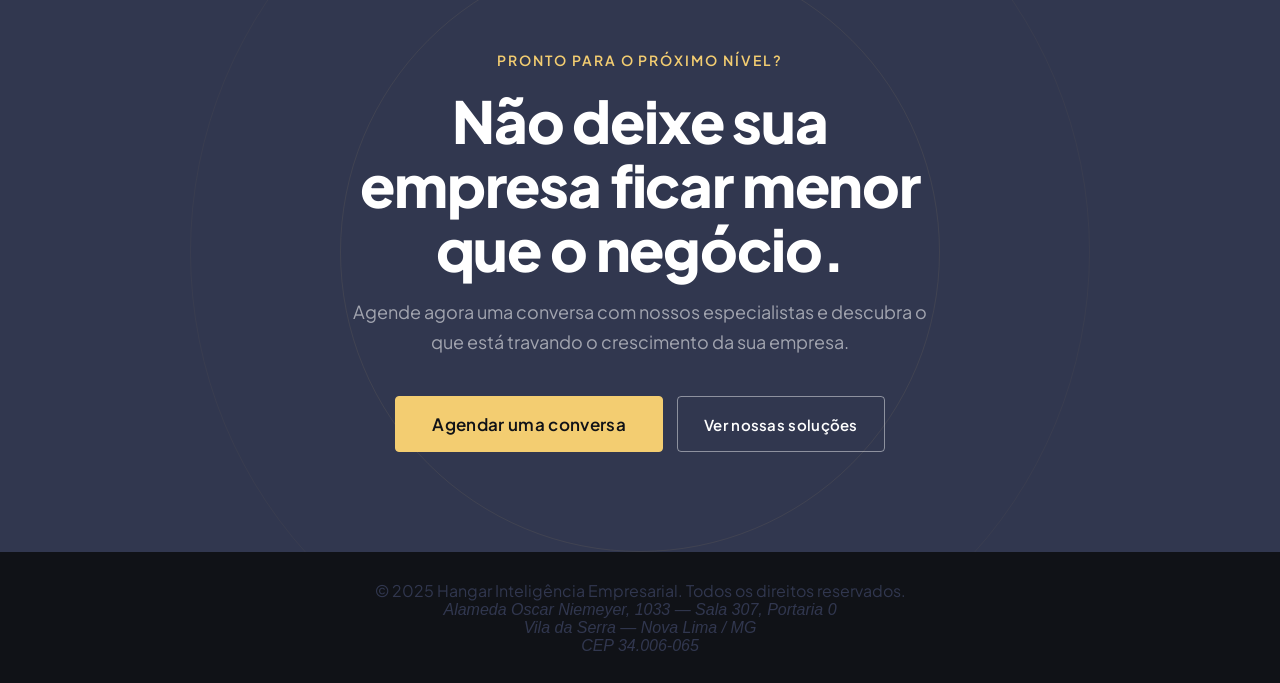
==== commit 35f59d7c: "feat: update footer with company name and address - Copyright updated to "Hangar Inteligência Empres" ====
--- a/index.html
+++ b/index.html
@@ -622,7 +622,12 @@
 
 <!-- ─── FOOTER ───────────────────────────────────────────── -->
 <footer class="footer">
-  <p class="footer__text">© 2025 Hangar Consultoria. Todos os direitos reservados.</p>
+  <p class="footer__copy">© 2025 Hangar Inteligência Empresarial. Todos os direitos reservados.</p>
+  <address class="footer__address">
+    Alameda Oscar Niemeyer, 1033 — Sala 307, Portaria 0<br>
+    Vila da Serra — Nova Lima / MG<br>
+    CEP 34.006-065
+  </address>
 </footer>
 
 <script src="assets/js/main.js"></script>
--- a/assets/css/style.css
+++ b/assets/css/style.css
@@ -356,7 +356,7 @@
 /* ─── TEAM CAROUSEL ─────────────────────────────────────── */
 .team-carousel { position: relative; padding-bottom: 52px; }
 .team-carousel__track-wrapper { overflow: hidden; }
-.team-carousel__track { display: flex; gap: 28px; will-change: transform; }
+.team-carousel__track { display: flex; gap: 28px; will-change: transform; touch-action: pan-y; }
 
 .team-carousel__btn {
   position: absolute;
@@ -398,7 +398,7 @@
 .solucoes__header { text-align: center; margin-bottom: 56px; }
 .solucoes__title { font-size: clamp(34px, 3.6vw, 50px); font-weight: 800; color: var(--navy-dark); letter-spacing: -.02em; }
 .solucoes__grid { display: grid; grid-template-columns: repeat(3, 1fr); gap: 20px; }
-.solucao-card { position: relative; border-radius: 10px; overflow: hidden;background: #ffffffba; border: 1px solid rgba(49,55,79,.08); box-shadow: 0 4px 20px rgba(49,55,79,.10); transition: box-shadow .3s, transform .3s var(--ease); cursor: default; }
+.solucao-card { position: relative; border-radius: 10px; overflow: hidden;background: #ffffff; border: 1px solid rgba(49,55,79,.08); box-shadow: 0 4px 20px rgba(49,55,79,.10); transition: box-shadow .3s, transform .3s var(--ease); cursor: default; }
 .solucao-card:hover { box-shadow: 0 12px 40px rgba(49,55,79,.18); transform: translateY(-4px); }
 .solucao-card--large { grid-column: span 2; }
 .solucao-card__img { width: 100%; height: 220px; object-fit: cover; filter: sepia(60%) saturate(80%) hue-rotate(5deg) brightness(.9); transition: filter .4s; }
@@ -517,7 +517,7 @@
   padding: 0 52px;
 }
 .depo-carousel__track-wrapper { overflow: hidden; }
-.depo-carousel__track { display: flex; gap: 24px; }
+.depo-carousel__track { display: flex; gap: 24px; touch-action: pan-y; }
 
 /* ── Card (dois painéis lado a lado) ── */
 .depo-card {
@@ -603,7 +603,7 @@
 .logos-carousel__dot { width: 8px; height: 8px; border-radius: 50%; background: rgba(49,55,79,.2); border: none; cursor: pointer; padding: 0; transition: background .2s, transform .2s; }
 .logos-carousel__dot--active { background: var(--gold-dark); transform: scale(1.3); }
 .logos-carousel__track-wrapper { overflow: hidden; }
-.logos-carousel__track { display: flex; gap: 32px; align-items: center; }
+.logos-carousel__track { display: flex; gap: 32px; align-items: center; touch-action: pan-y; }
 .logos-carousel__item { flex-shrink: 0; display: flex; align-items: center; justify-content: center; }
 
 /* Logo */
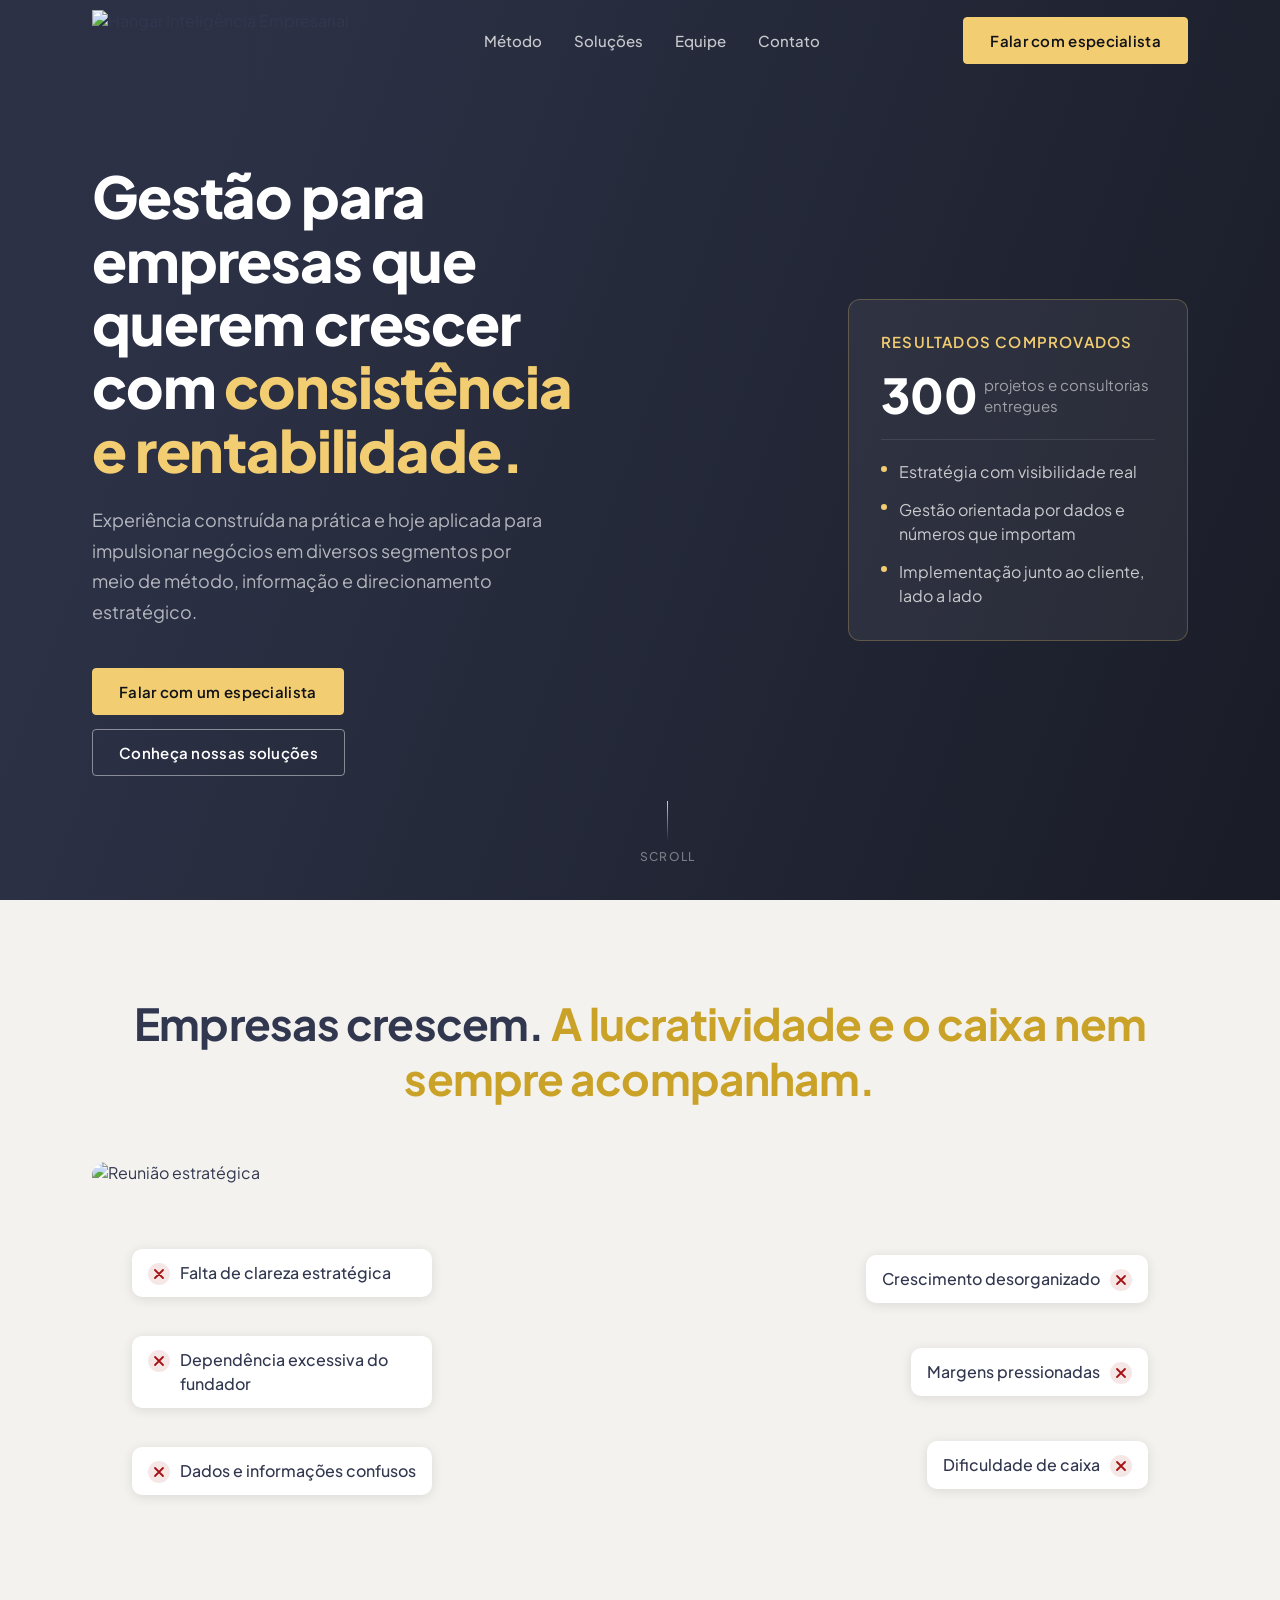
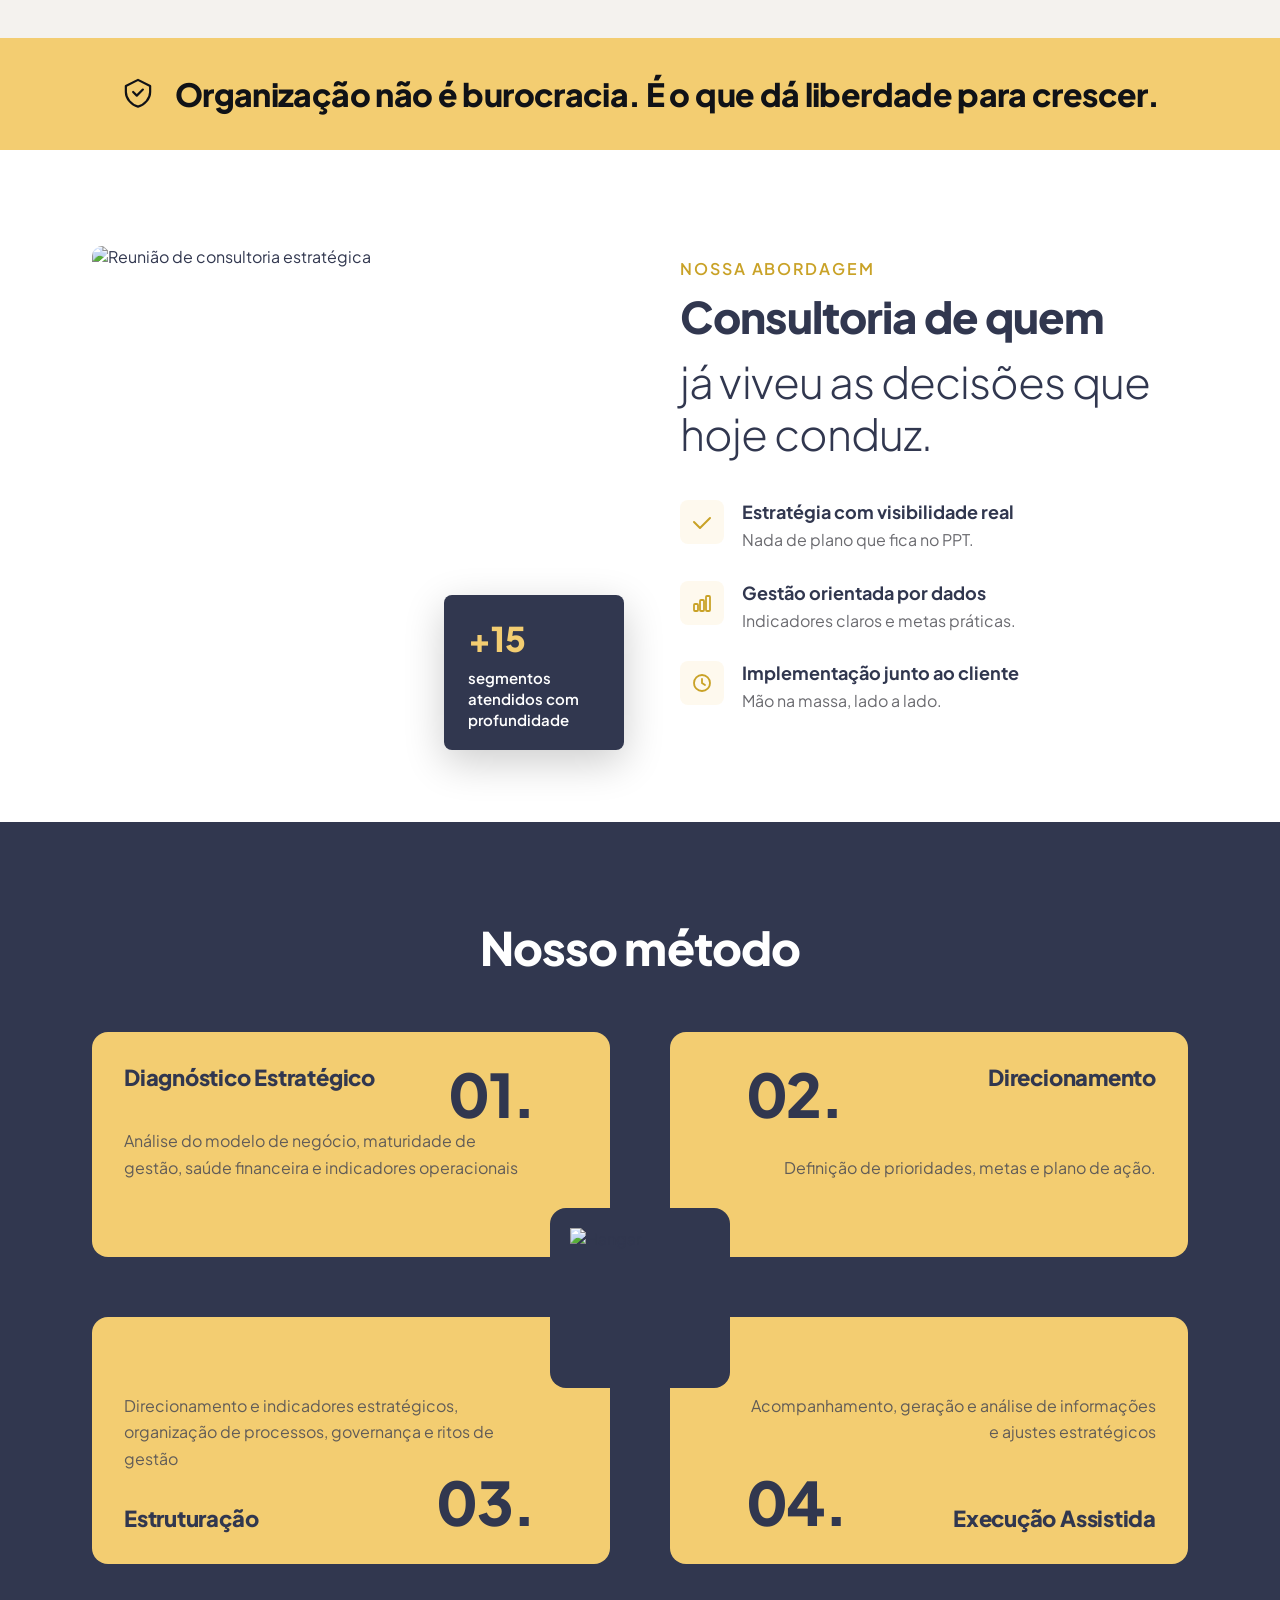
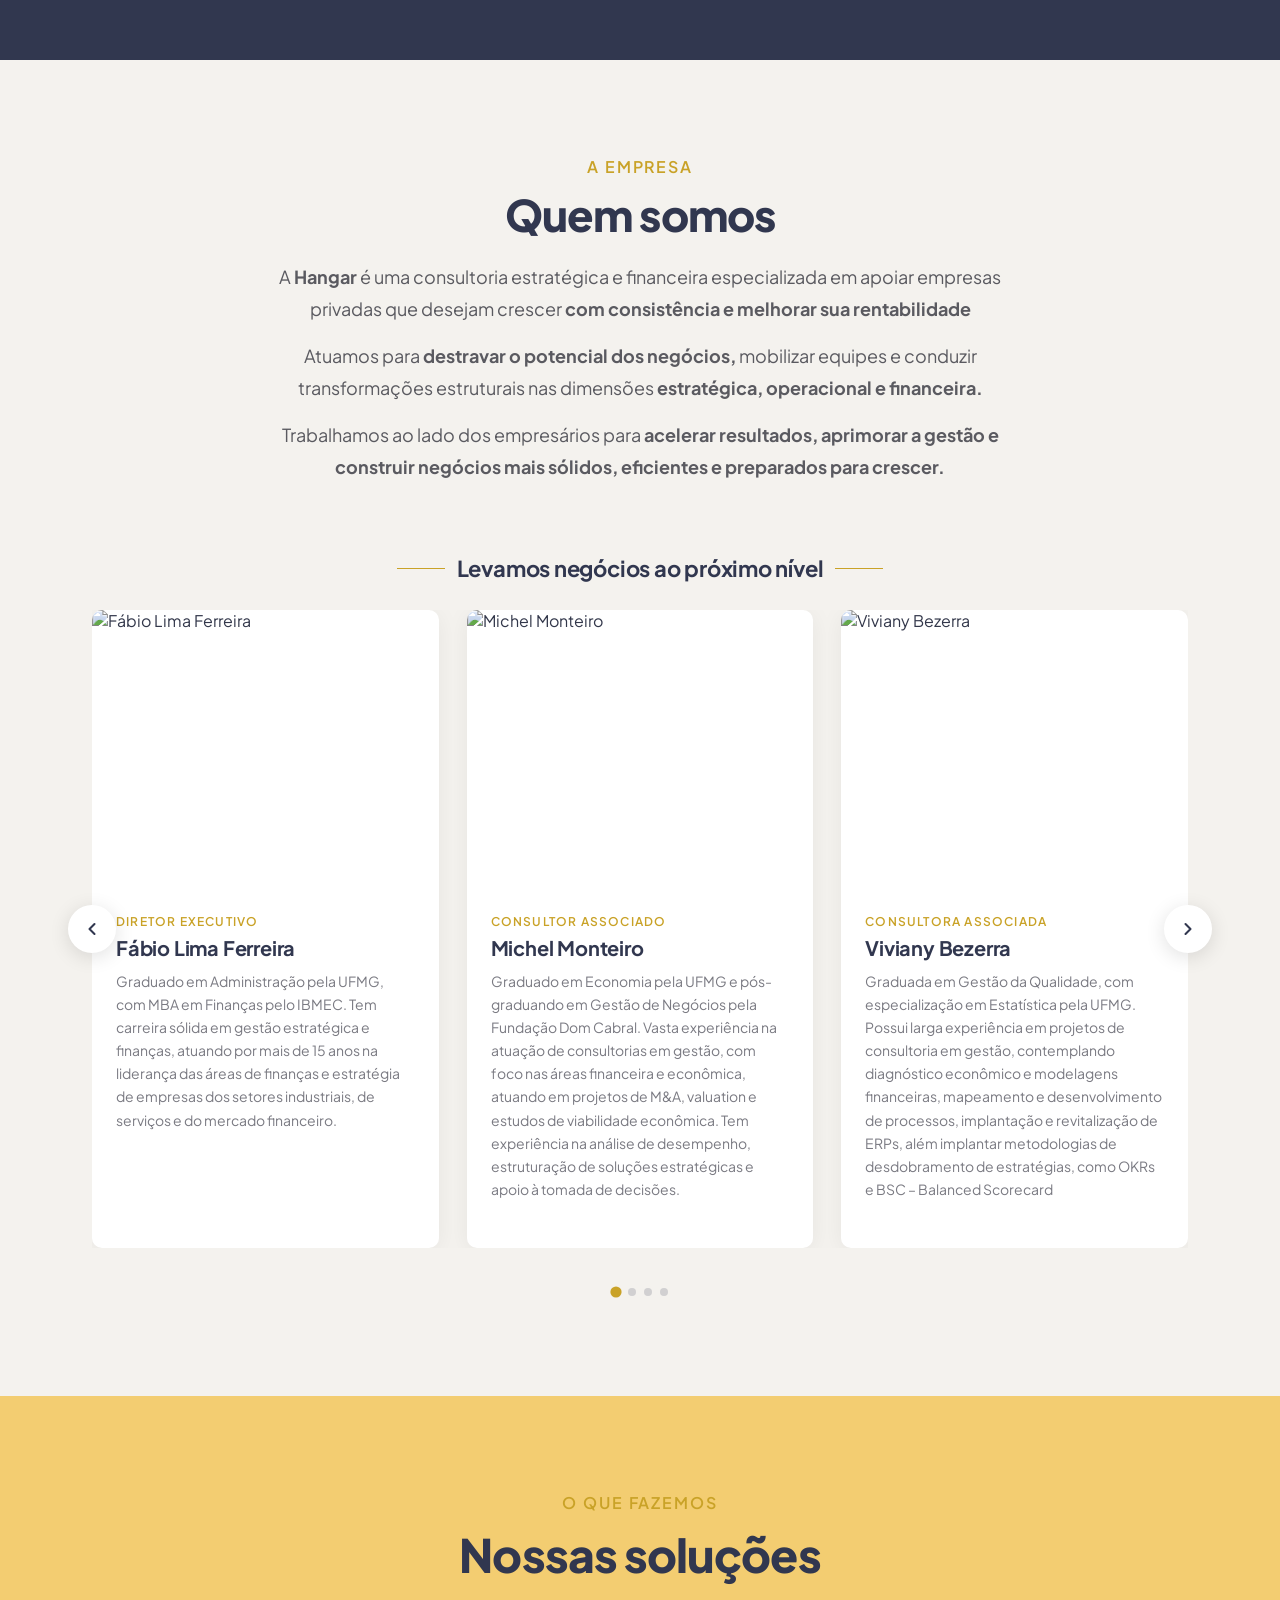
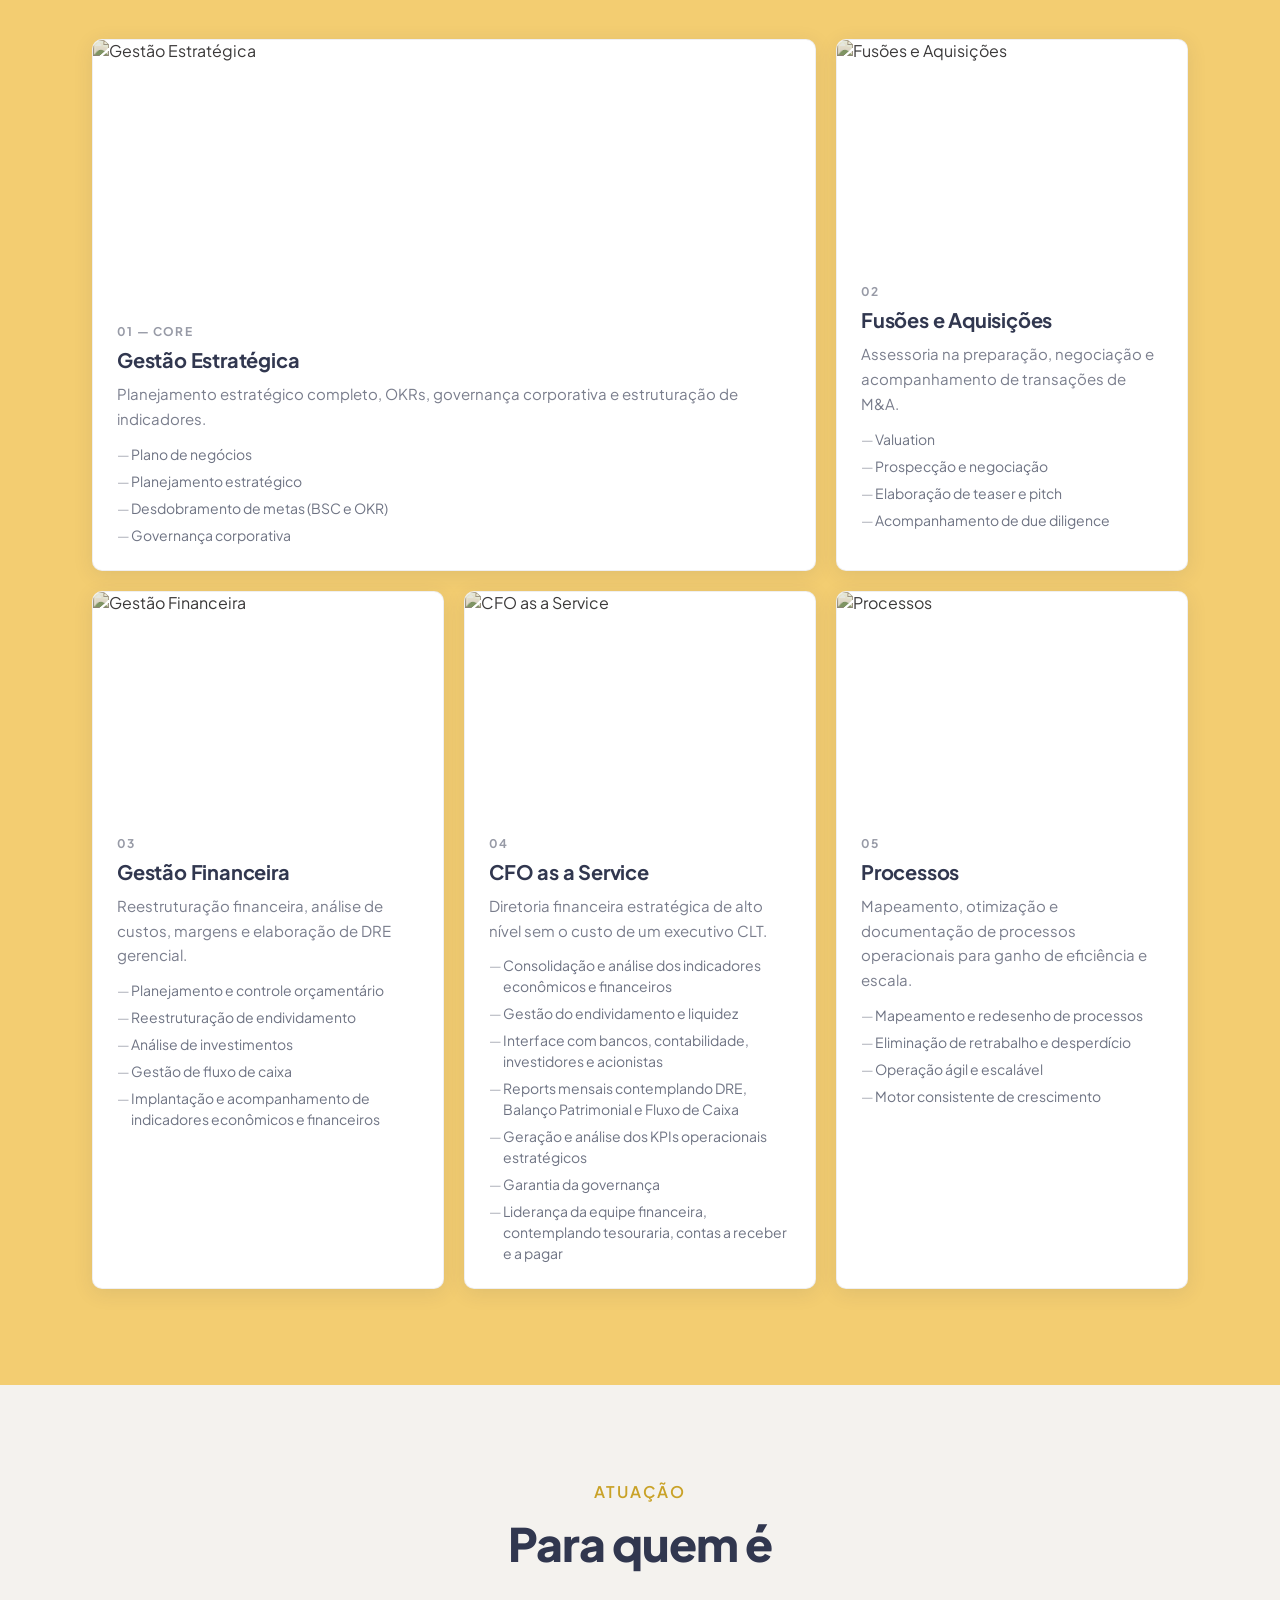
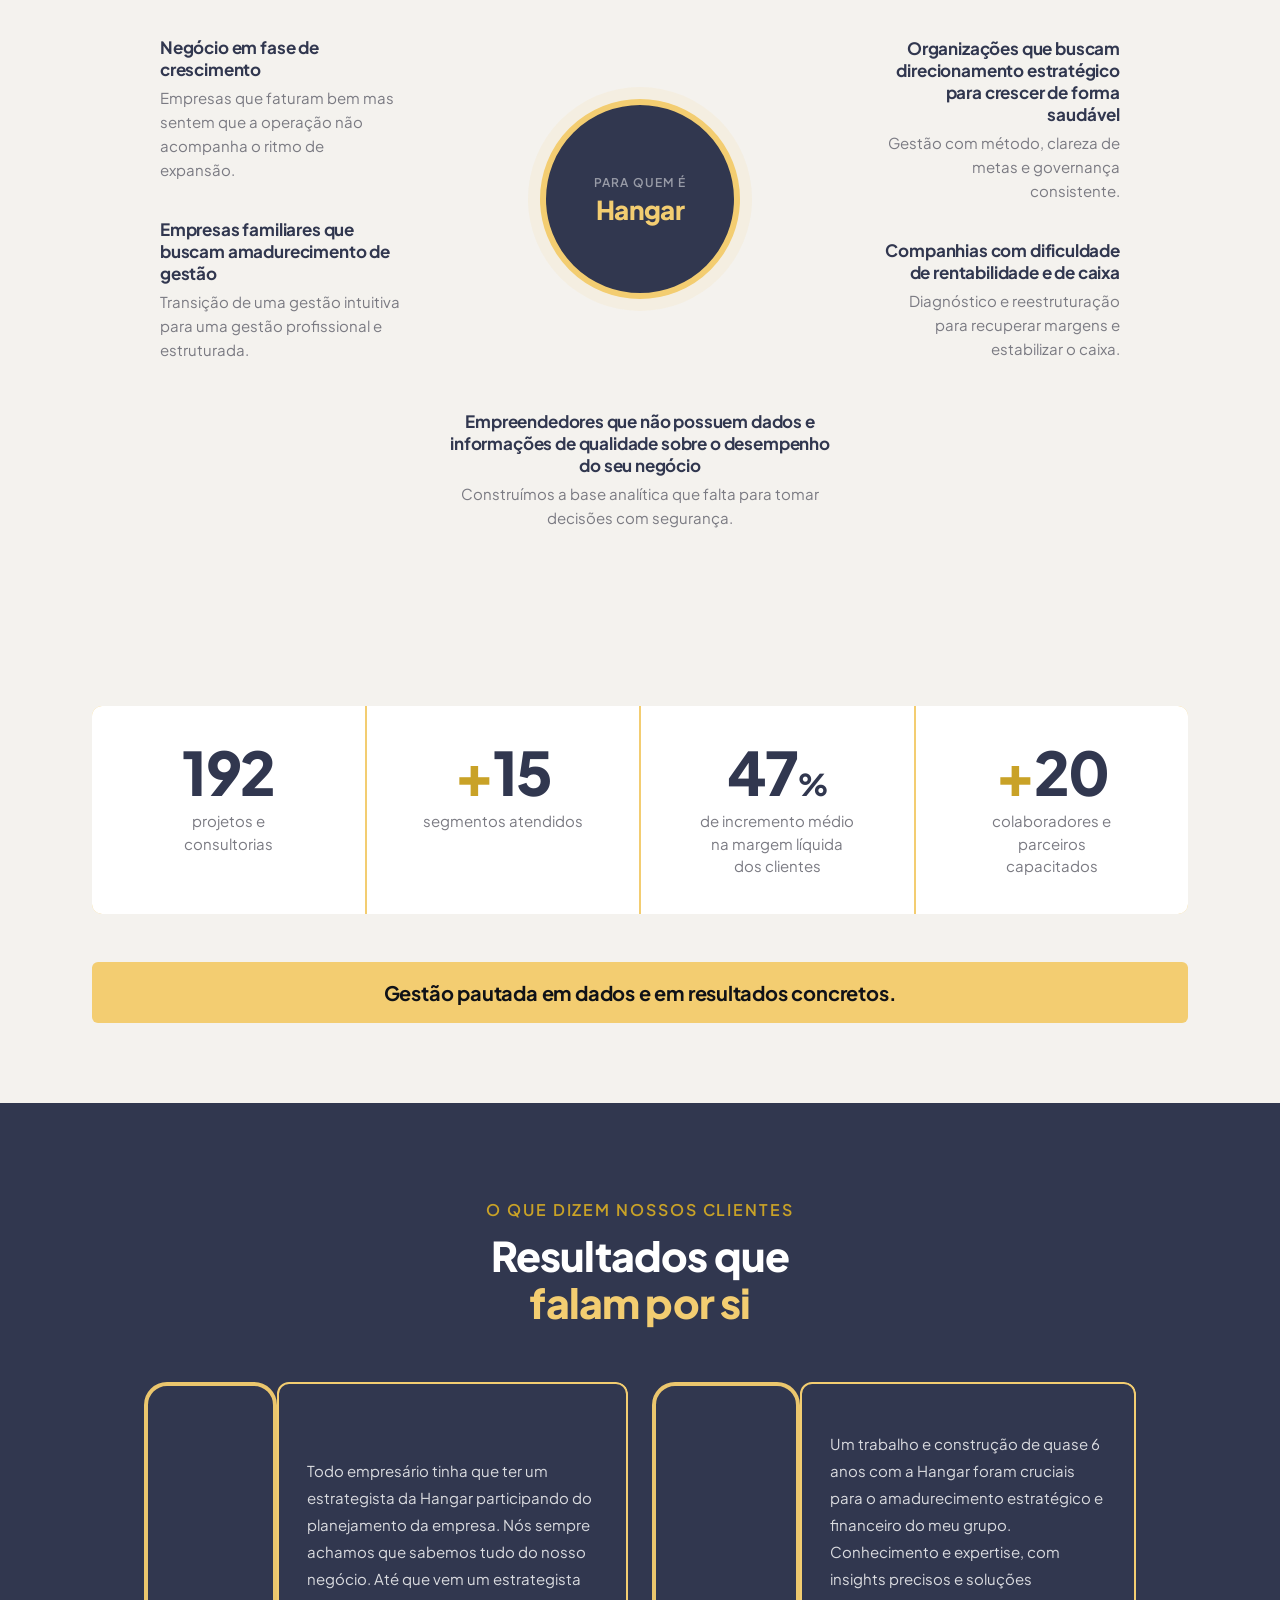
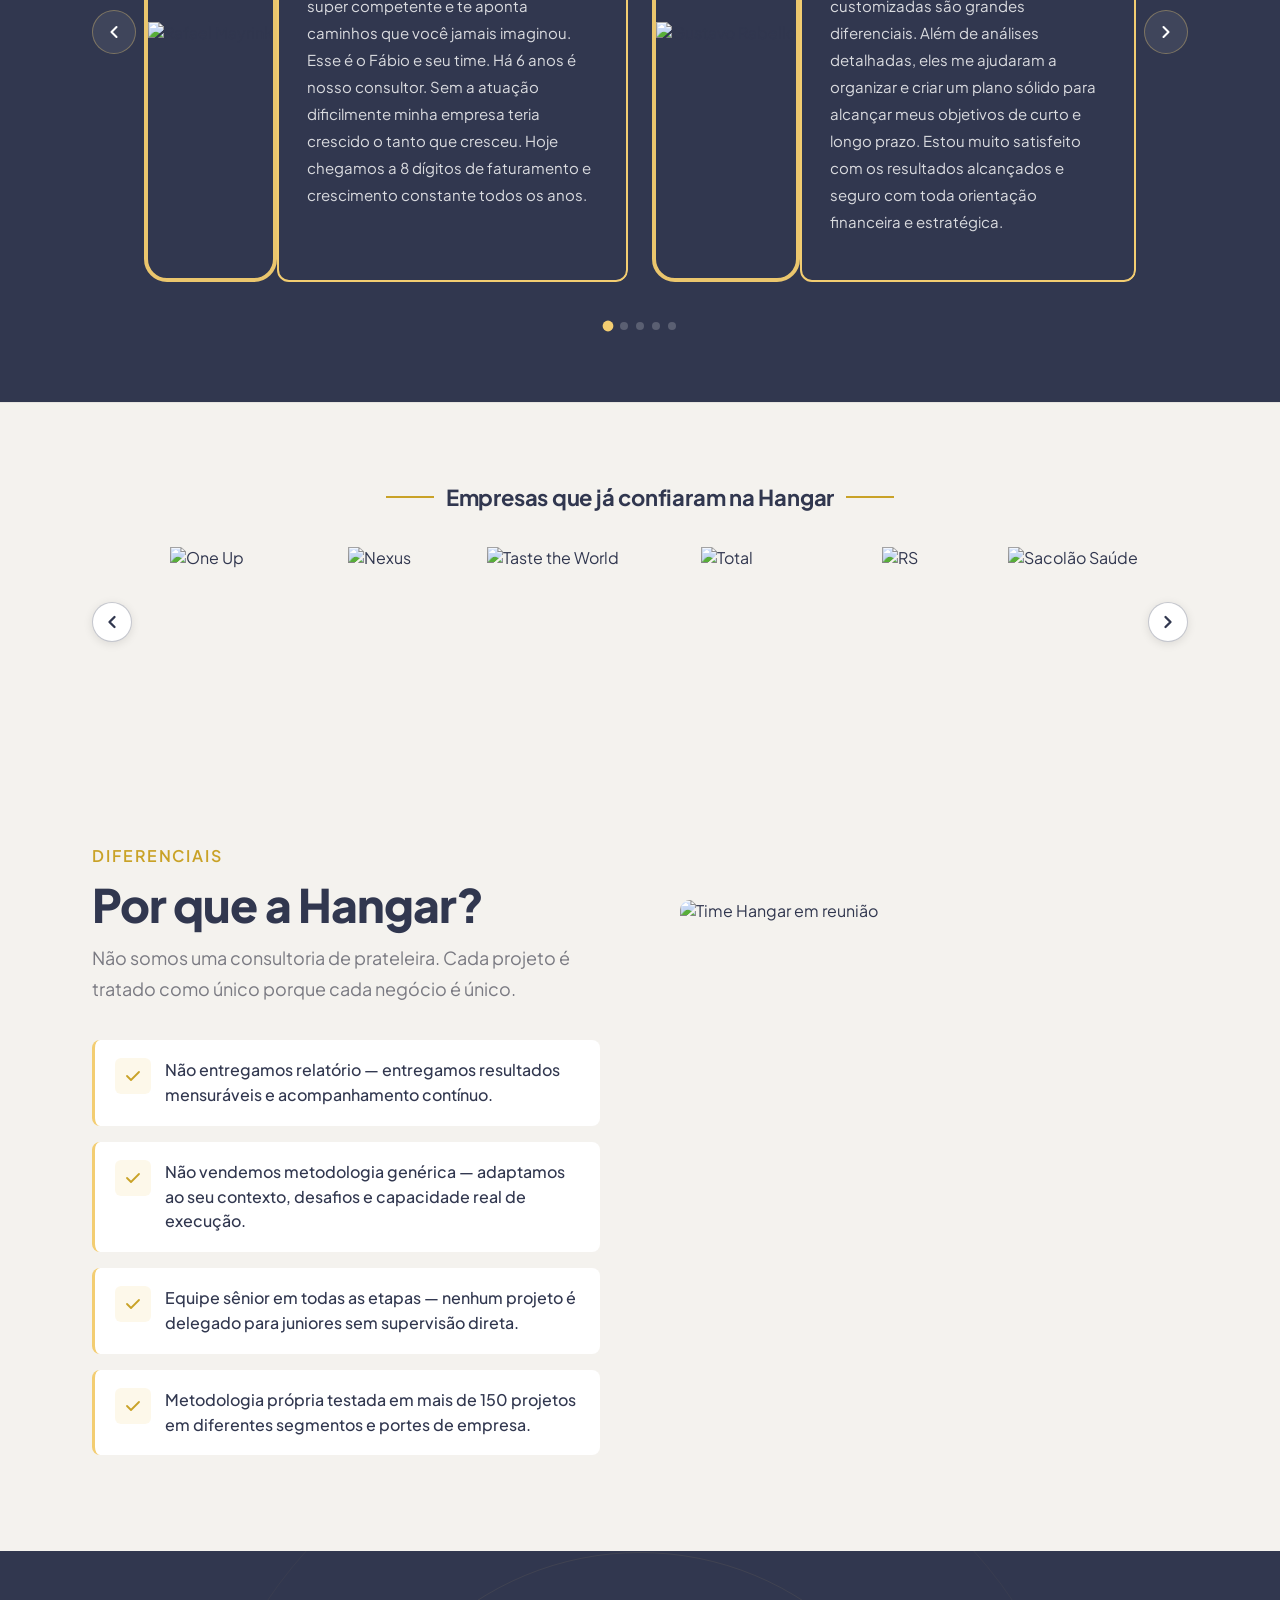
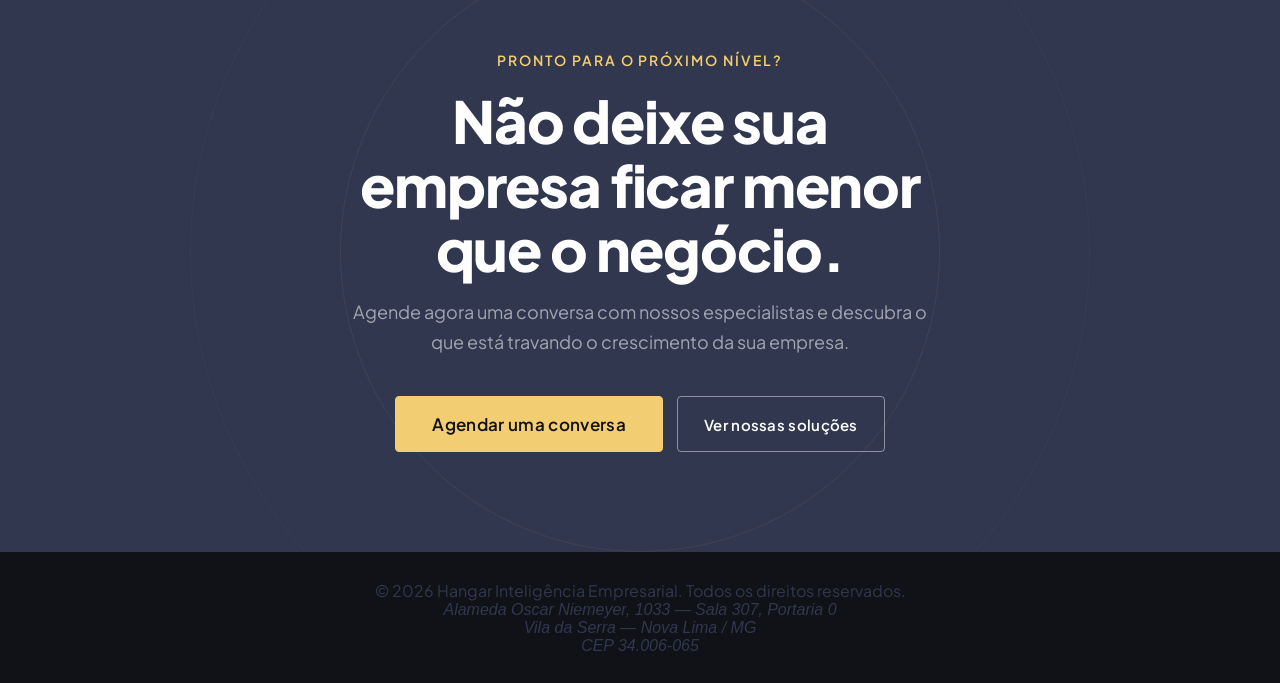
==== commit 969ff7e1: "fix: remove decorative circles from CTA, depo card border desktop-only, footer year 2026 - Remove ::" ====
--- a/index.html
+++ b/index.html
@@ -622,7 +622,7 @@
 
 <!-- ─── FOOTER ───────────────────────────────────────────── -->
 <footer class="footer">
-  <p class="footer__copy">© 2025 Hangar Inteligência Empresarial. Todos os direitos reservados.</p>
+  <p class="footer__copy">© 2026 Hangar Inteligência Empresarial. Todos os direitos reservados.</p>
   <address class="footer__address">
     Alameda Oscar Niemeyer, 1033 — Sala 307, Portaria 0<br>
     Vila da Serra — Nova Lima / MG<br>
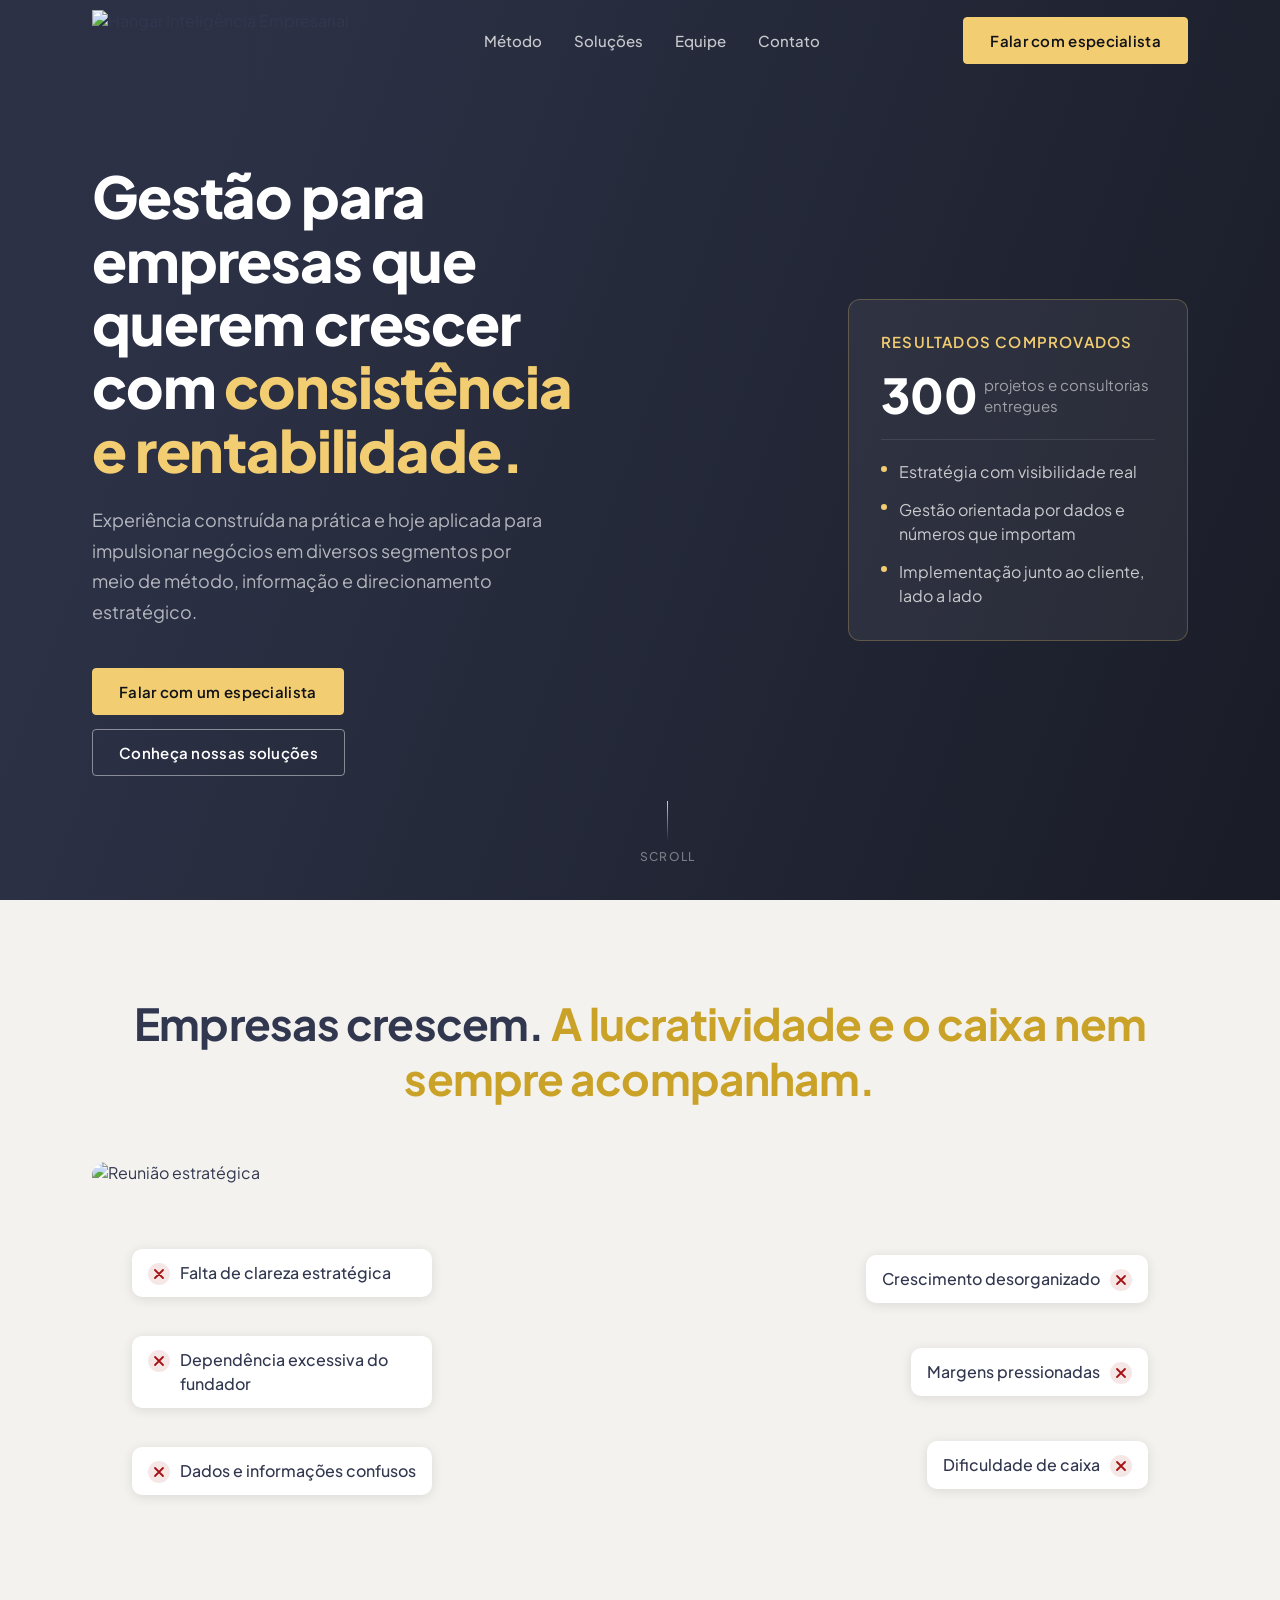
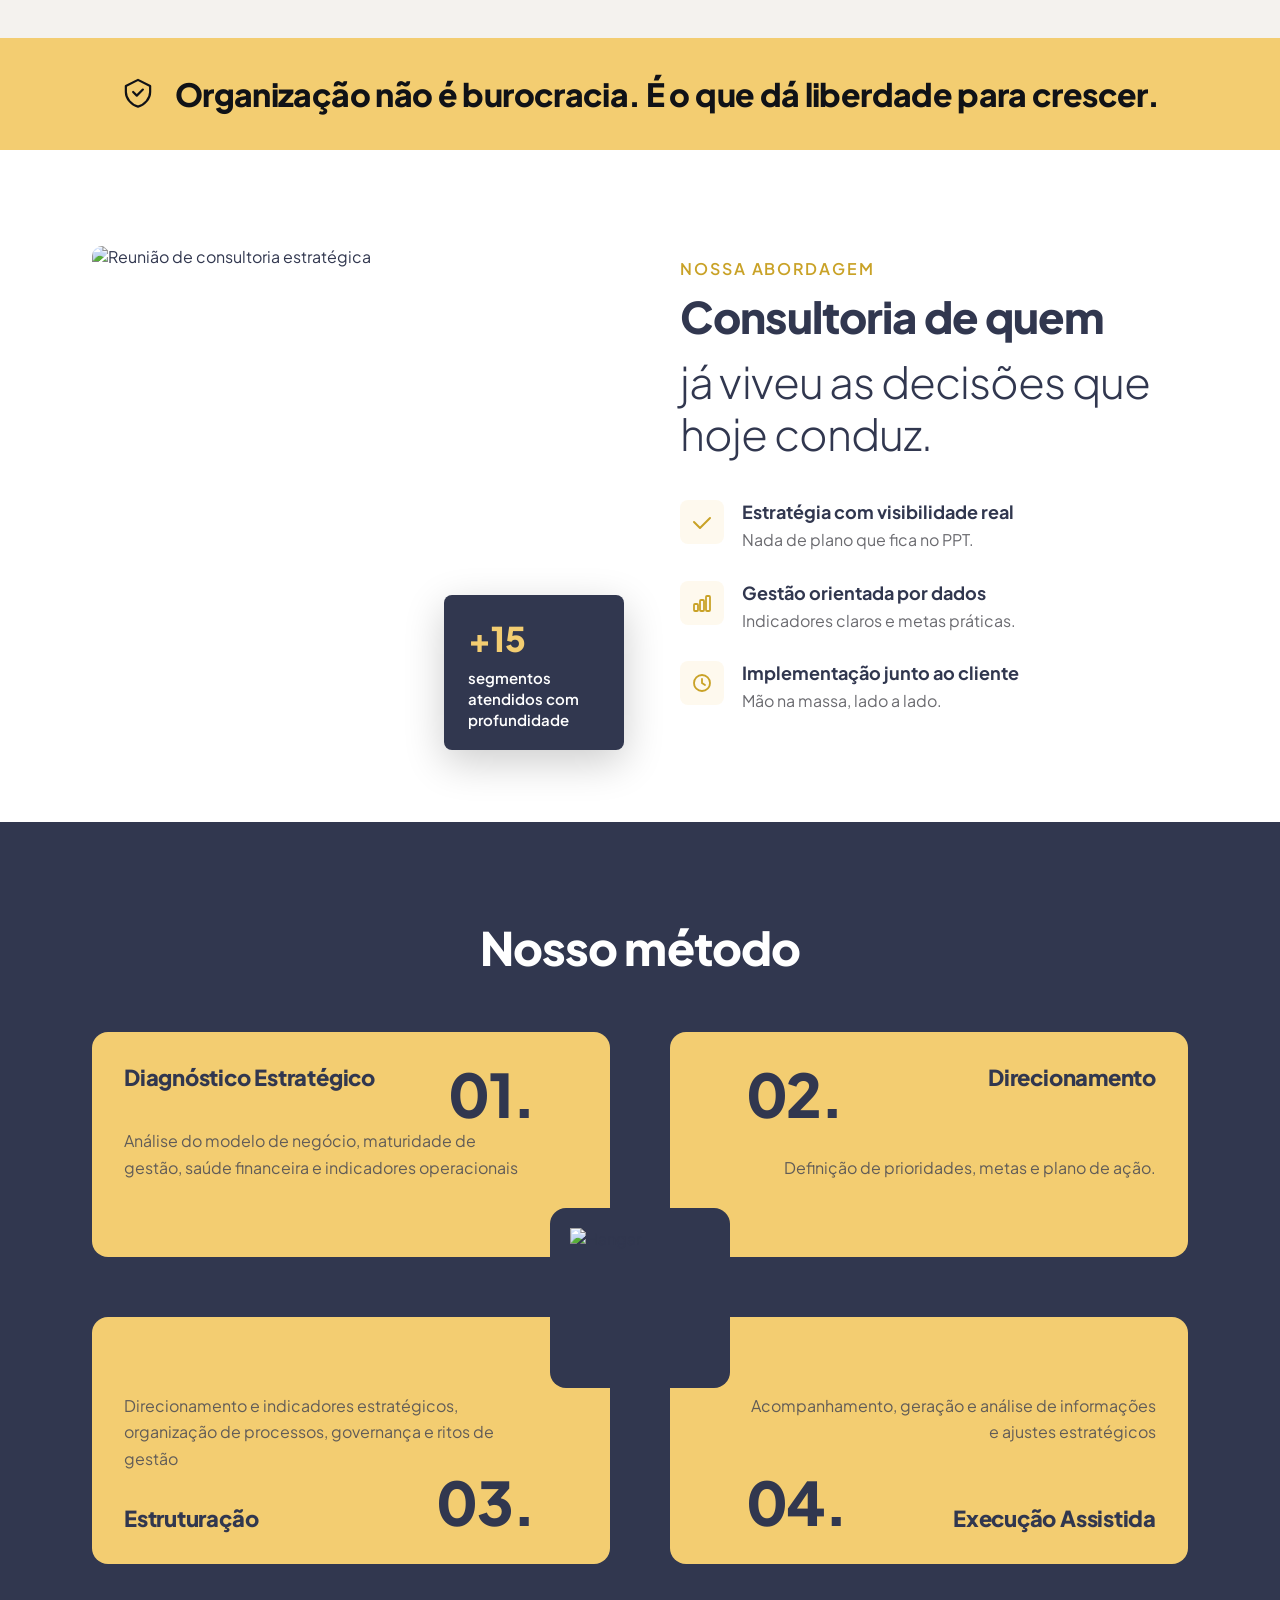
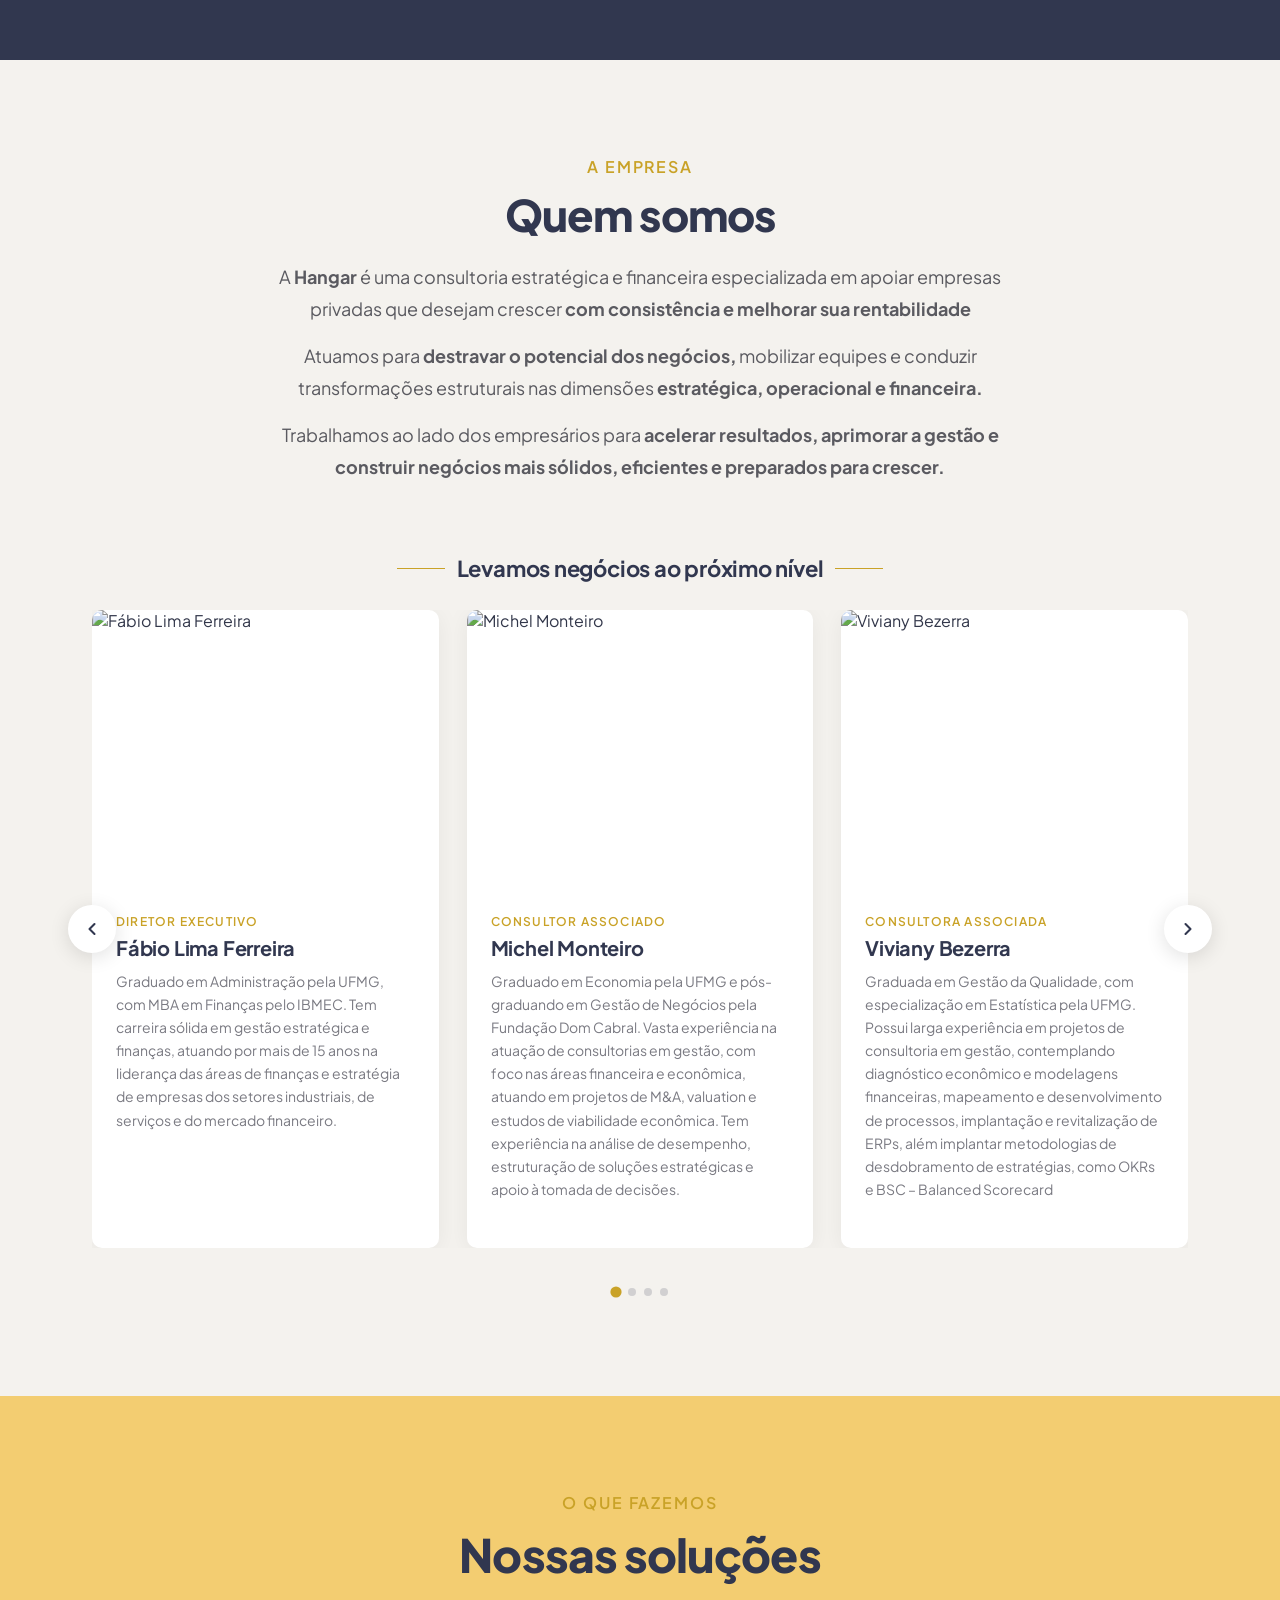
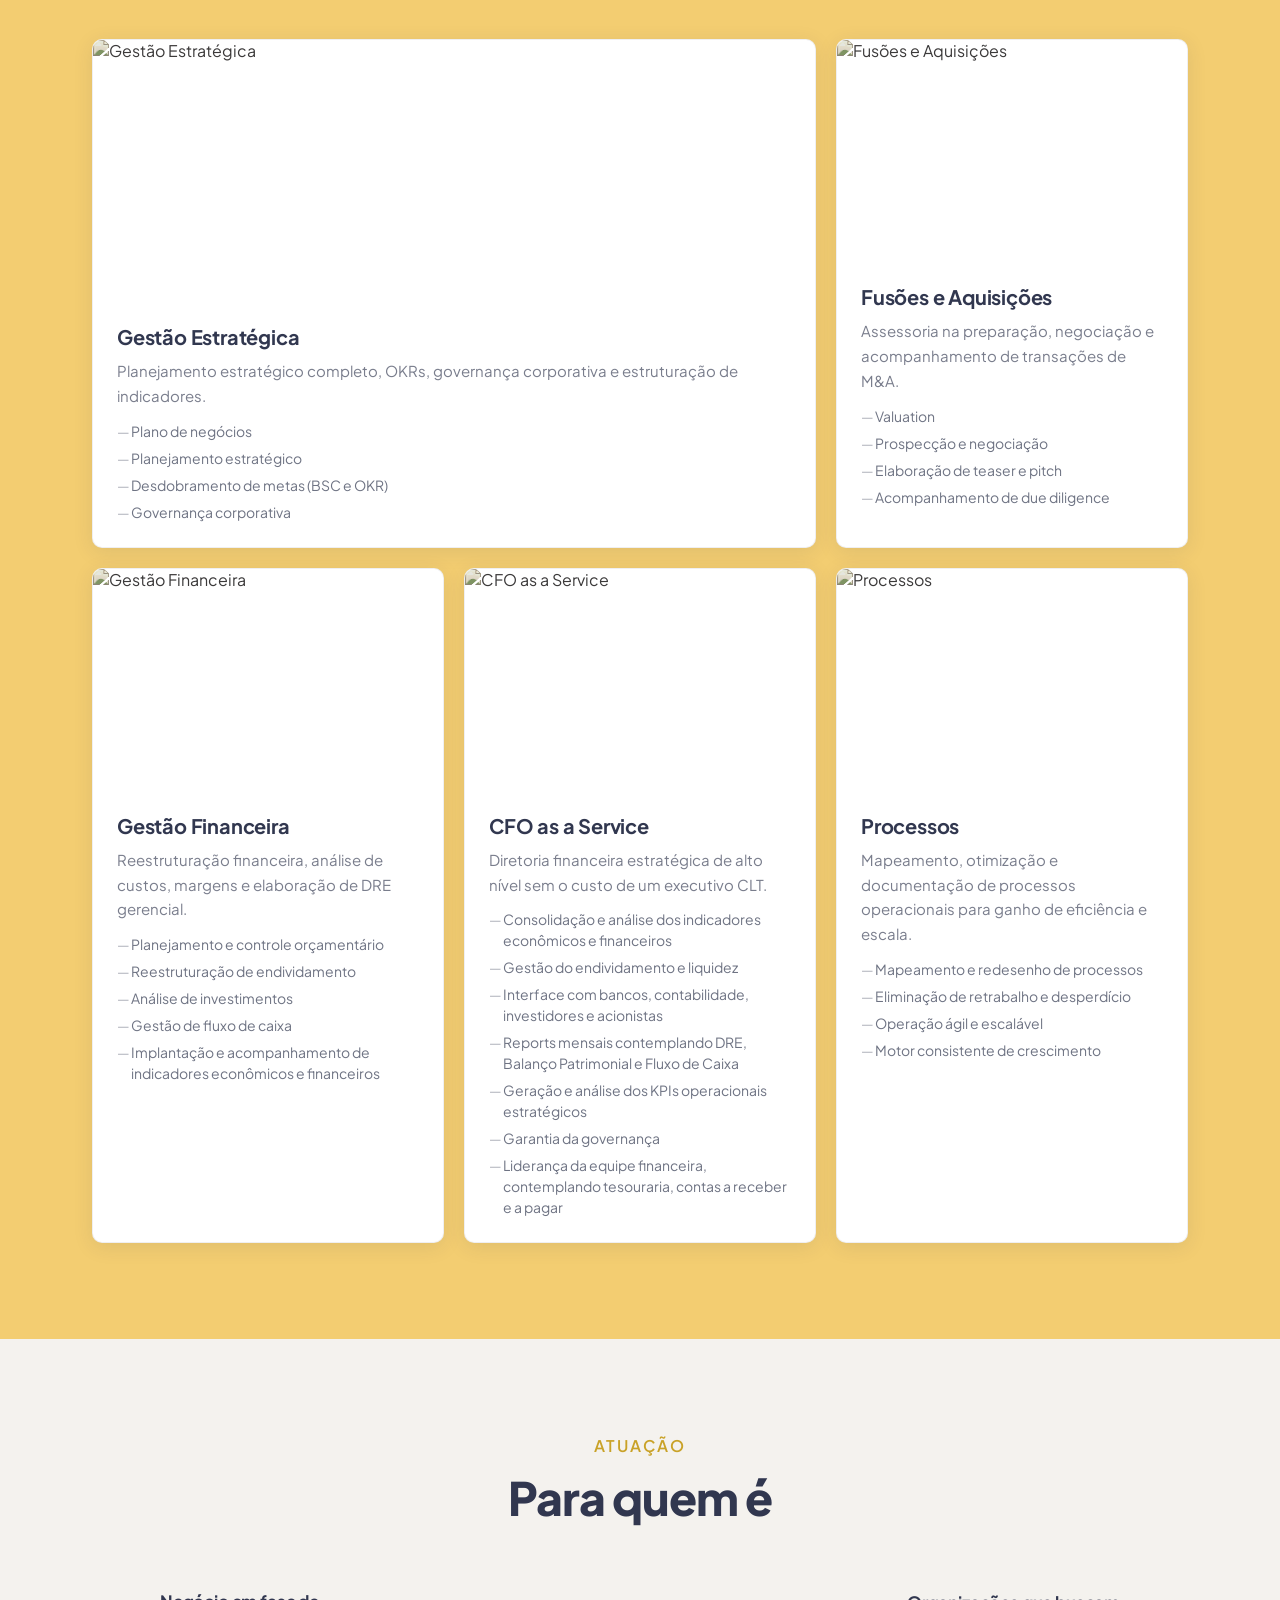
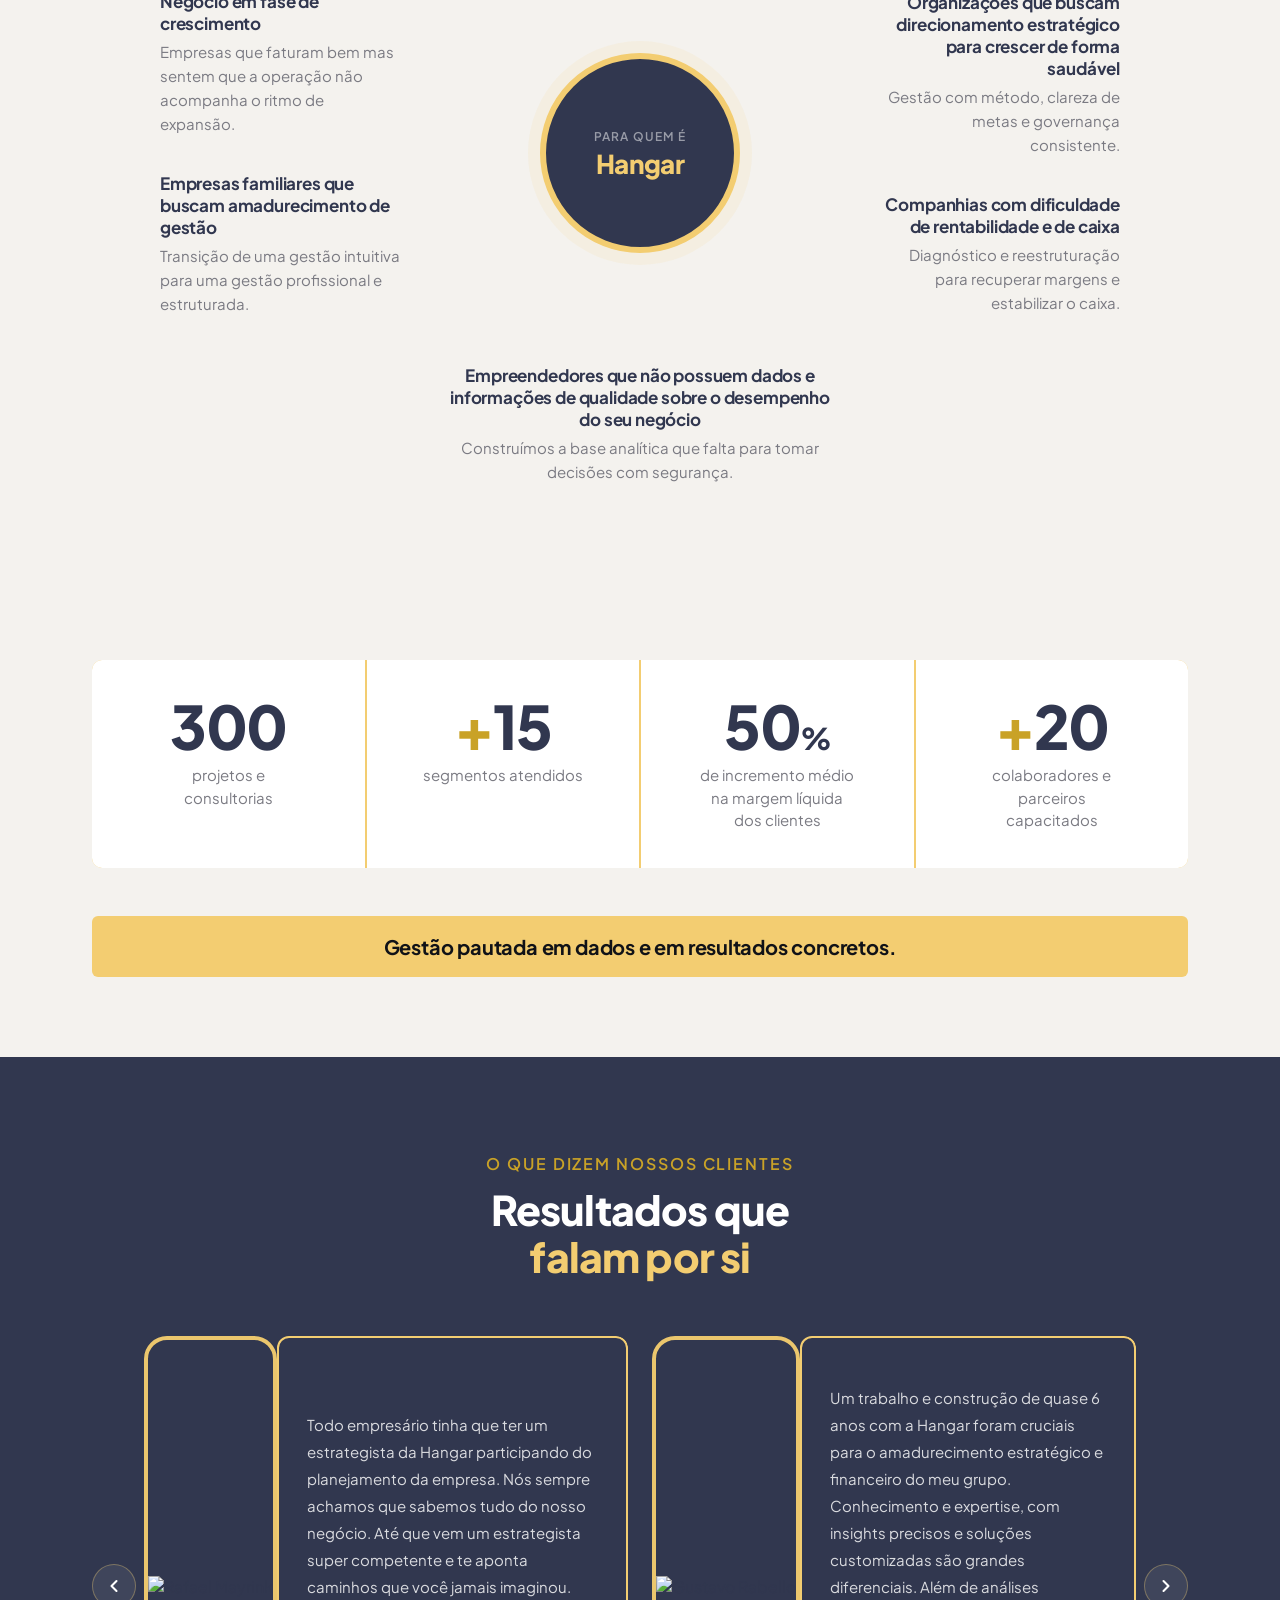
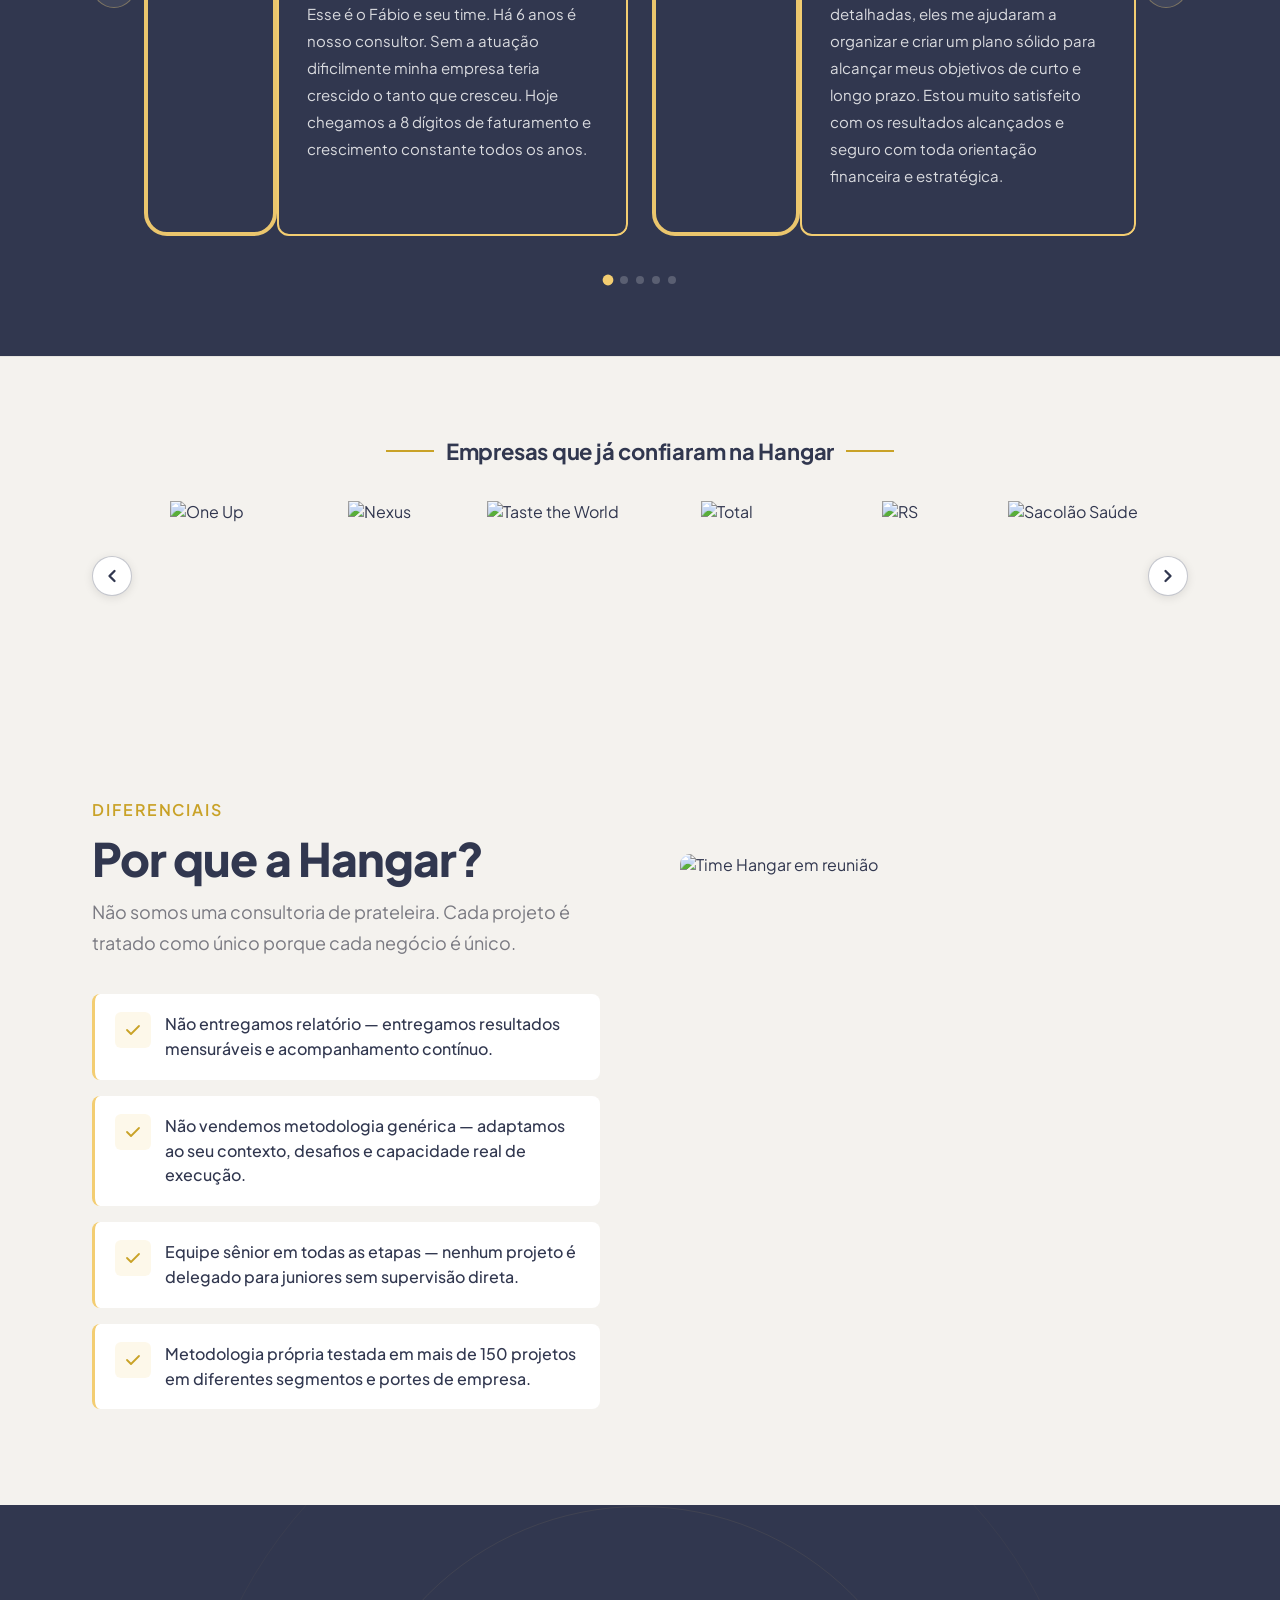
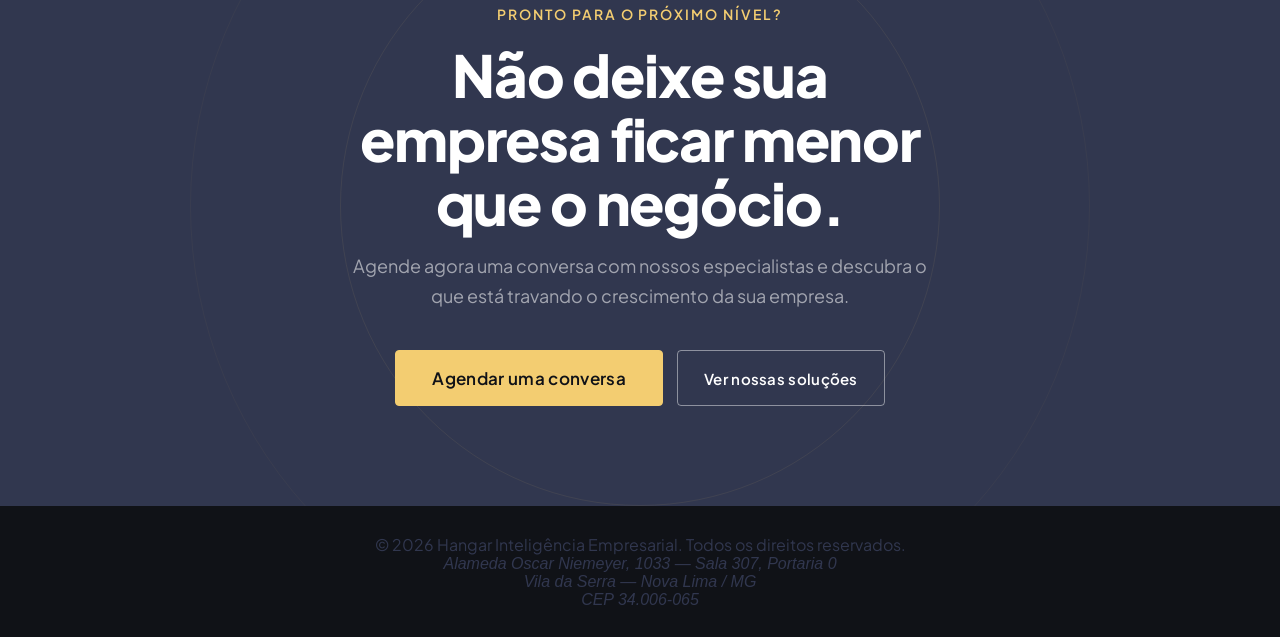
==== commit fe4ef541: "sync: remove solucao-card__tag from index.html to match page-landing.php Co-Authored-By: Claude Sonn" ====
--- a/index.html
+++ b/index.html
@@ -287,7 +287,6 @@
       <div class="solucao-card solucao-card--large reveal delay-1">
         <img class="solucao-card__img" src="https://hangarinteligencia.com.br/wp-content/uploads/2026/05/hangar-solucoes-5.png" alt="Gestão Estratégica">
         <div class="solucao-card__body">
-          <div class="solucao-card__tag">01 — Core</div>
           <div class="solucao-card__title">Gestão Estratégica</div>
           <div class="solucao-card__desc">Planejamento estratégico completo, OKRs, governança corporativa e estruturação de indicadores.</div>
           <ul class="solucao-card__list">
@@ -301,7 +300,6 @@
       <div class="solucao-card reveal delay-2">
         <img class="solucao-card__img" src="https://hangarinteligencia.com.br/wp-content/uploads/2026/05/hangar-solucoes-2.png" alt="Fusões e Aquisições">
         <div class="solucao-card__body">
-          <div class="solucao-card__tag">02</div>
           <div class="solucao-card__title">Fusões e Aquisições</div>
           <div class="solucao-card__desc">Assessoria na preparação, negociação e acompanhamento de transações de M&A.</div>
           <ul class="solucao-card__list">
@@ -315,7 +313,6 @@
       <div class="solucao-card reveal delay-3">
         <img class="solucao-card__img" src="https://hangarinteligencia.com.br/wp-content/uploads/2026/05/hangar-solucoes-1.png" alt="Gestão Financeira">
         <div class="solucao-card__body">
-          <div class="solucao-card__tag">03</div>
           <div class="solucao-card__title">Gestão Financeira</div>
           <div class="solucao-card__desc">Reestruturação financeira, análise de custos, margens e elaboração de DRE gerencial.</div>
           <ul class="solucao-card__list">
@@ -330,7 +327,6 @@
       <div class="solucao-card reveal delay-2">
         <img class="solucao-card__img" src="https://hangarinteligencia.com.br/wp-content/uploads/2026/05/hangar-solucoes-3.png" alt="CFO as a Service">
         <div class="solucao-card__body">
-          <div class="solucao-card__tag">04</div>
           <div class="solucao-card__title">CFO as a Service</div>
           <div class="solucao-card__desc">Diretoria financeira estratégica de alto nível sem o custo de um executivo CLT.</div>
           <ul class="solucao-card__list">
@@ -347,7 +343,6 @@
       <div class="solucao-card reveal delay-3">
         <img class="solucao-card__img" src="https://hangarinteligencia.com.br/wp-content/uploads/2026/05/hangar-solucoes-4.png" alt="Processos">
         <div class="solucao-card__body">
-          <div class="solucao-card__tag">05</div>
           <div class="solucao-card__title">Processos</div>
           <div class="solucao-card__desc">Mapeamento, otimização e documentação de processos operacionais para ganho de eficiência e escala.</div>
           <ul class="solucao-card__list">
